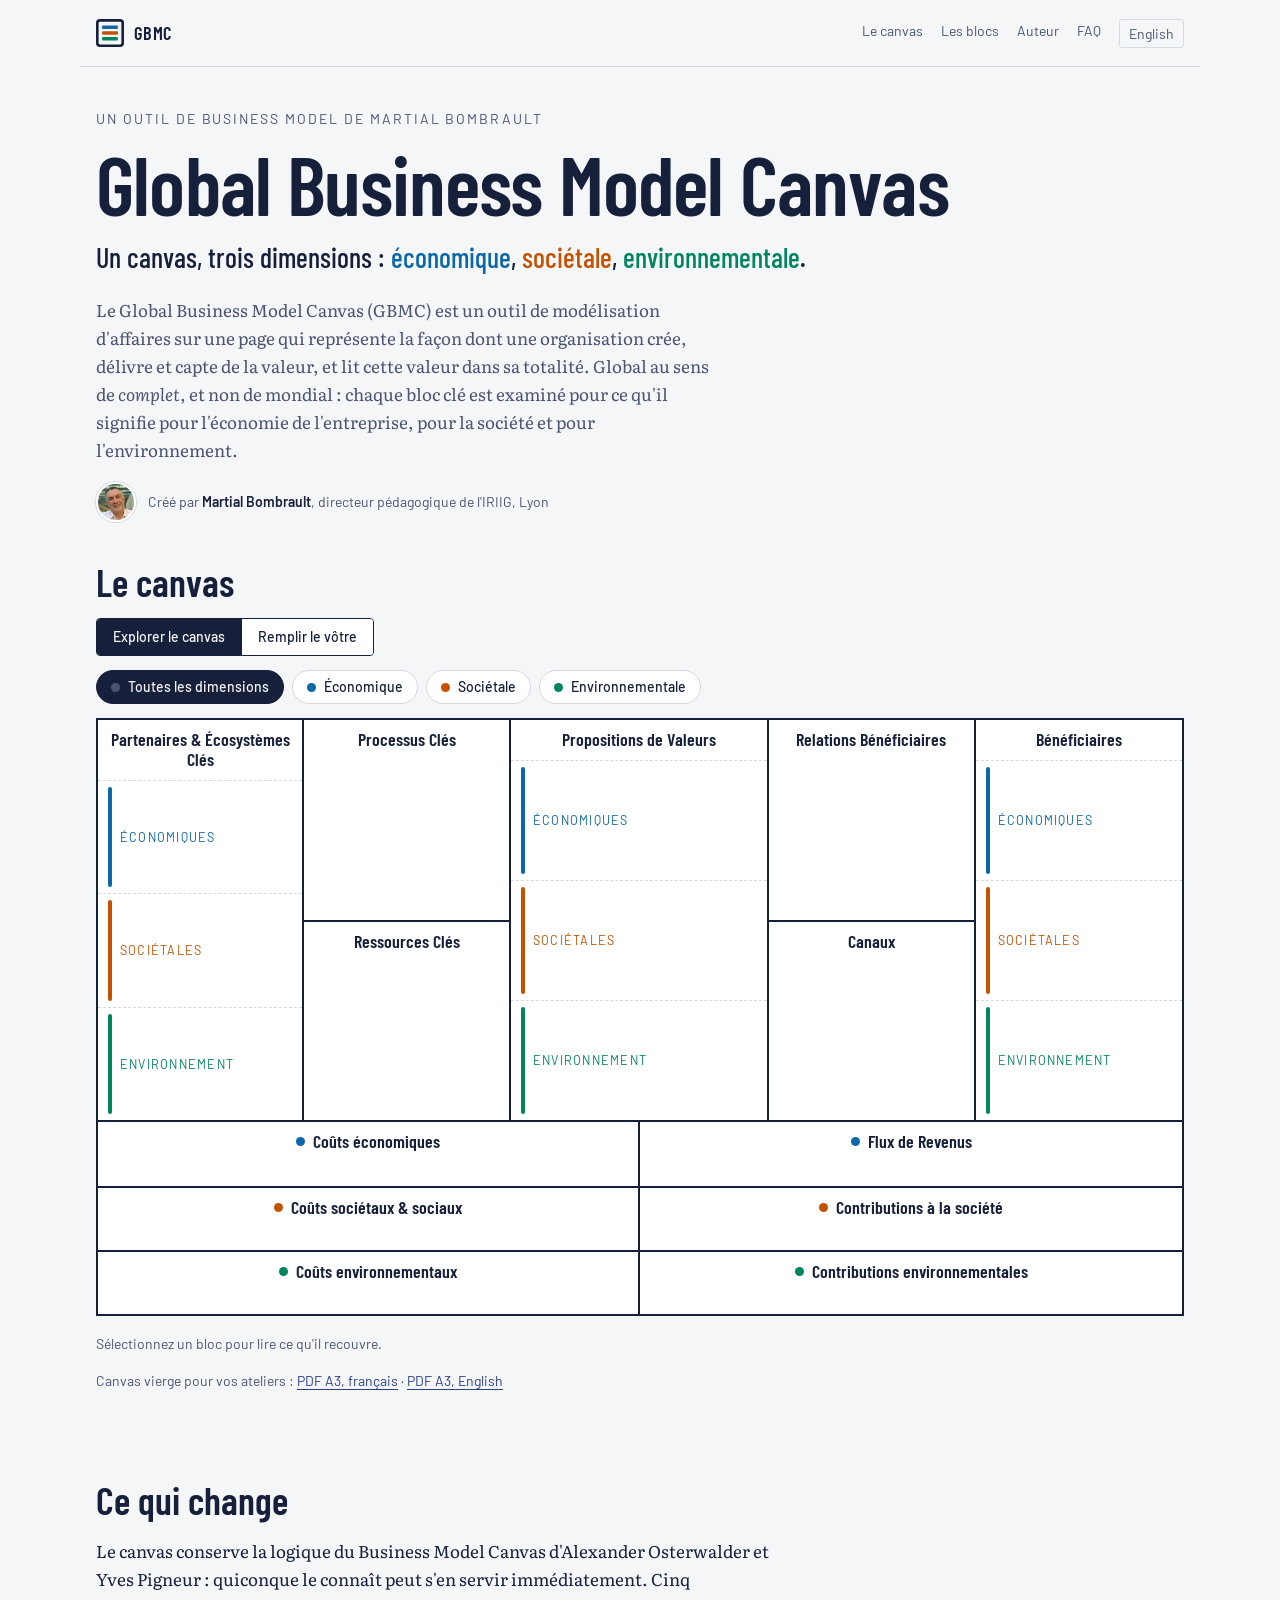
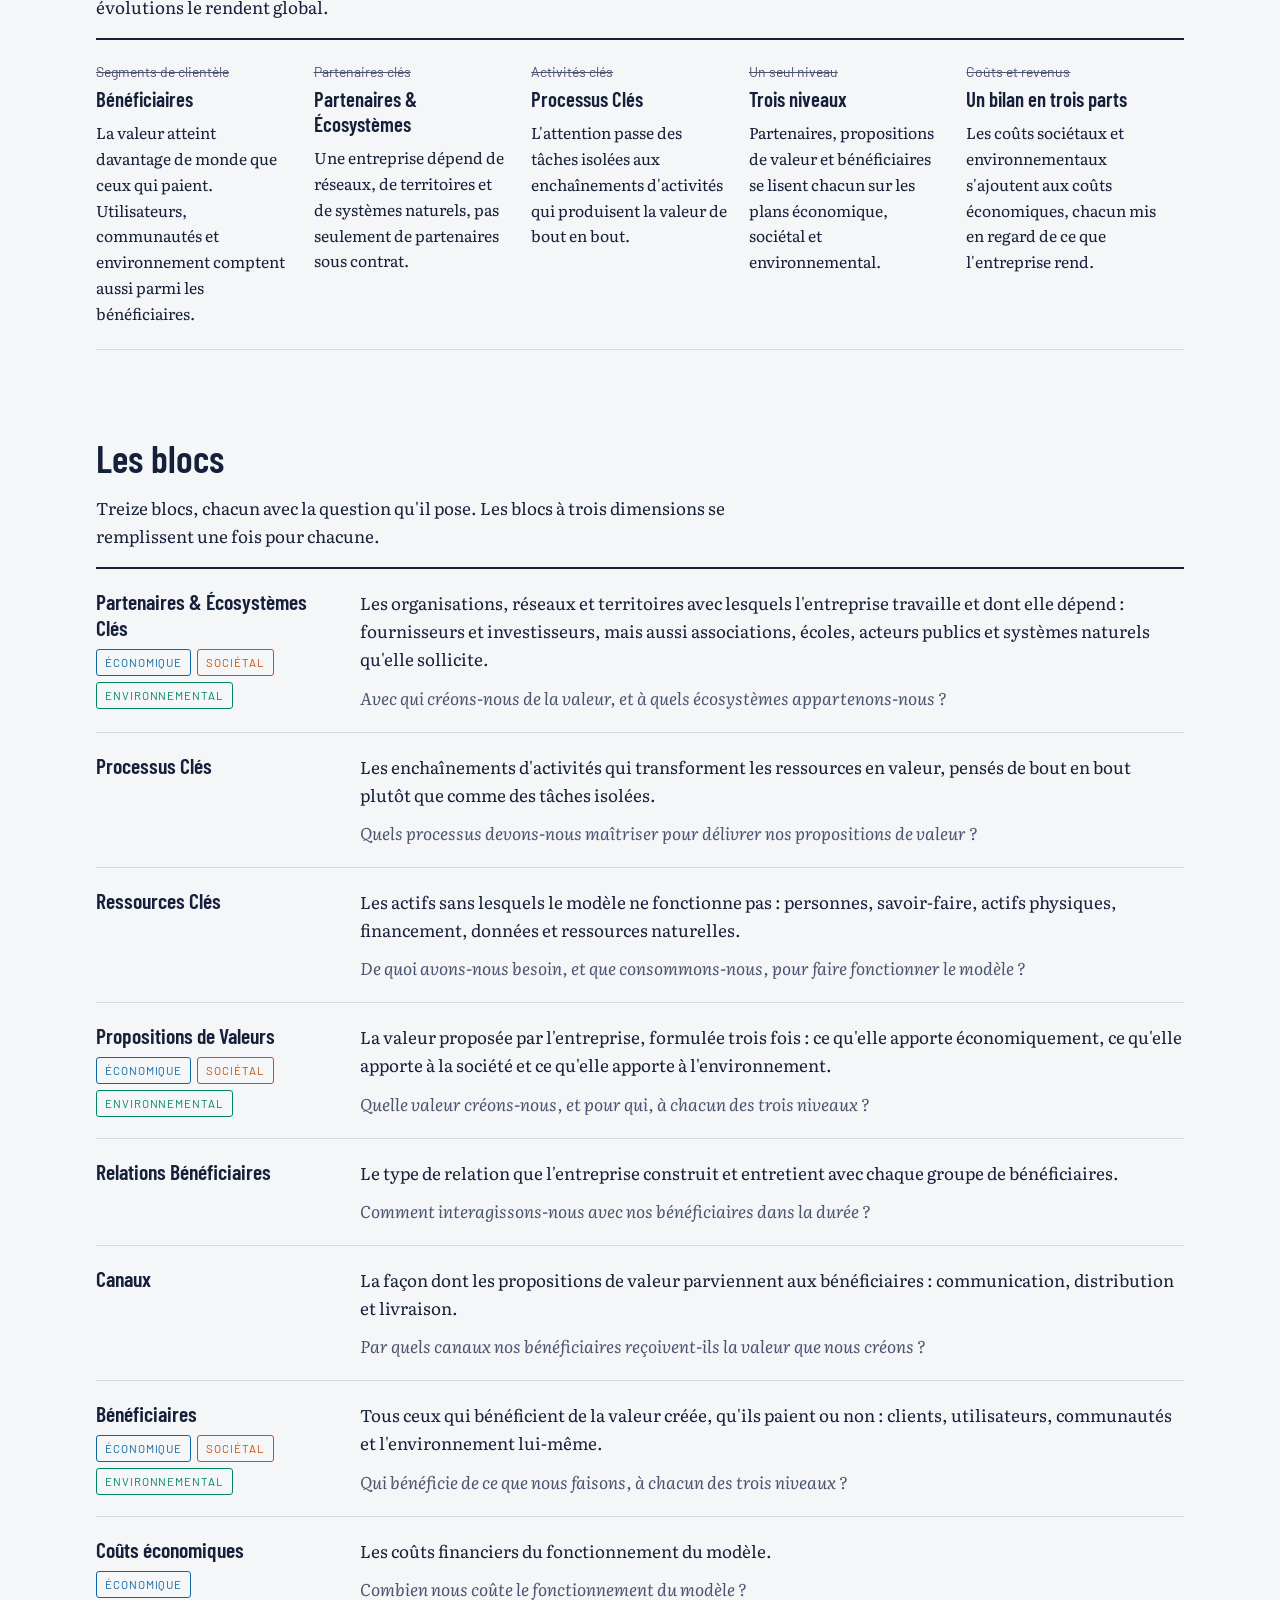
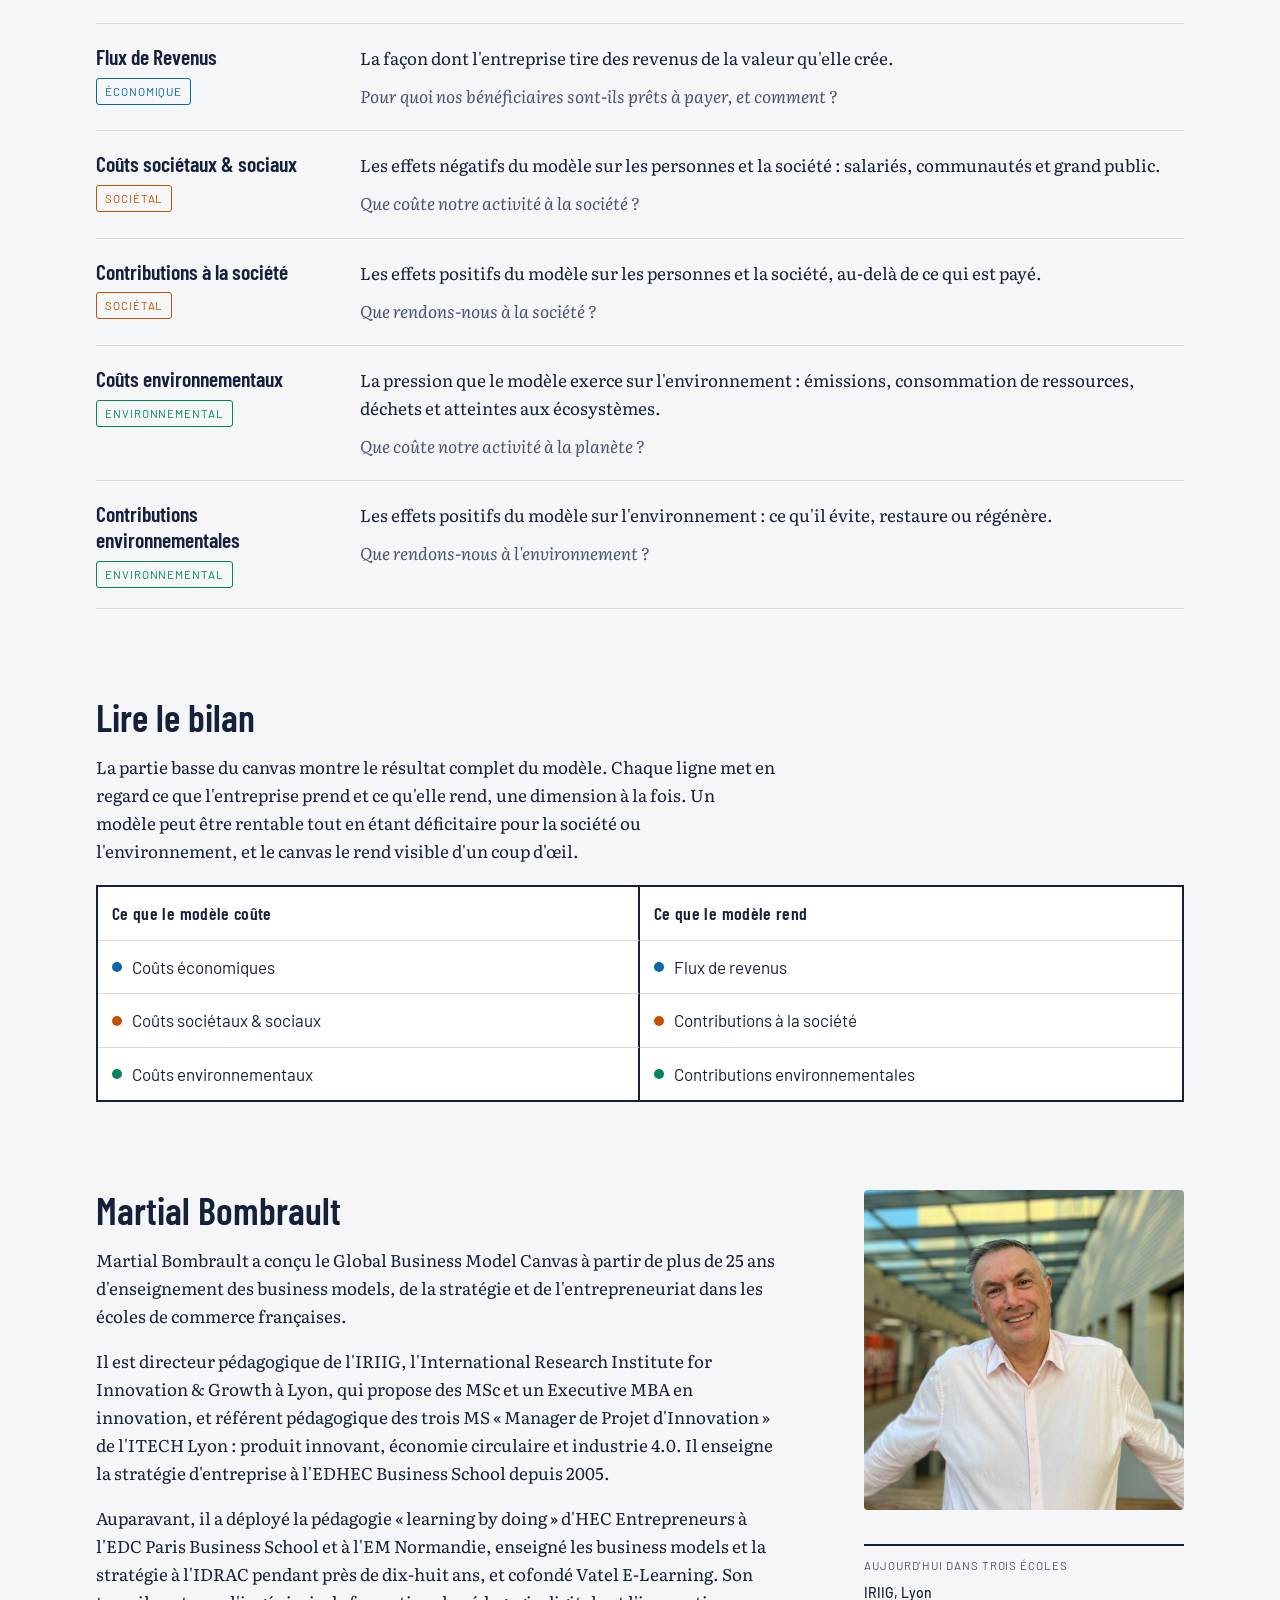
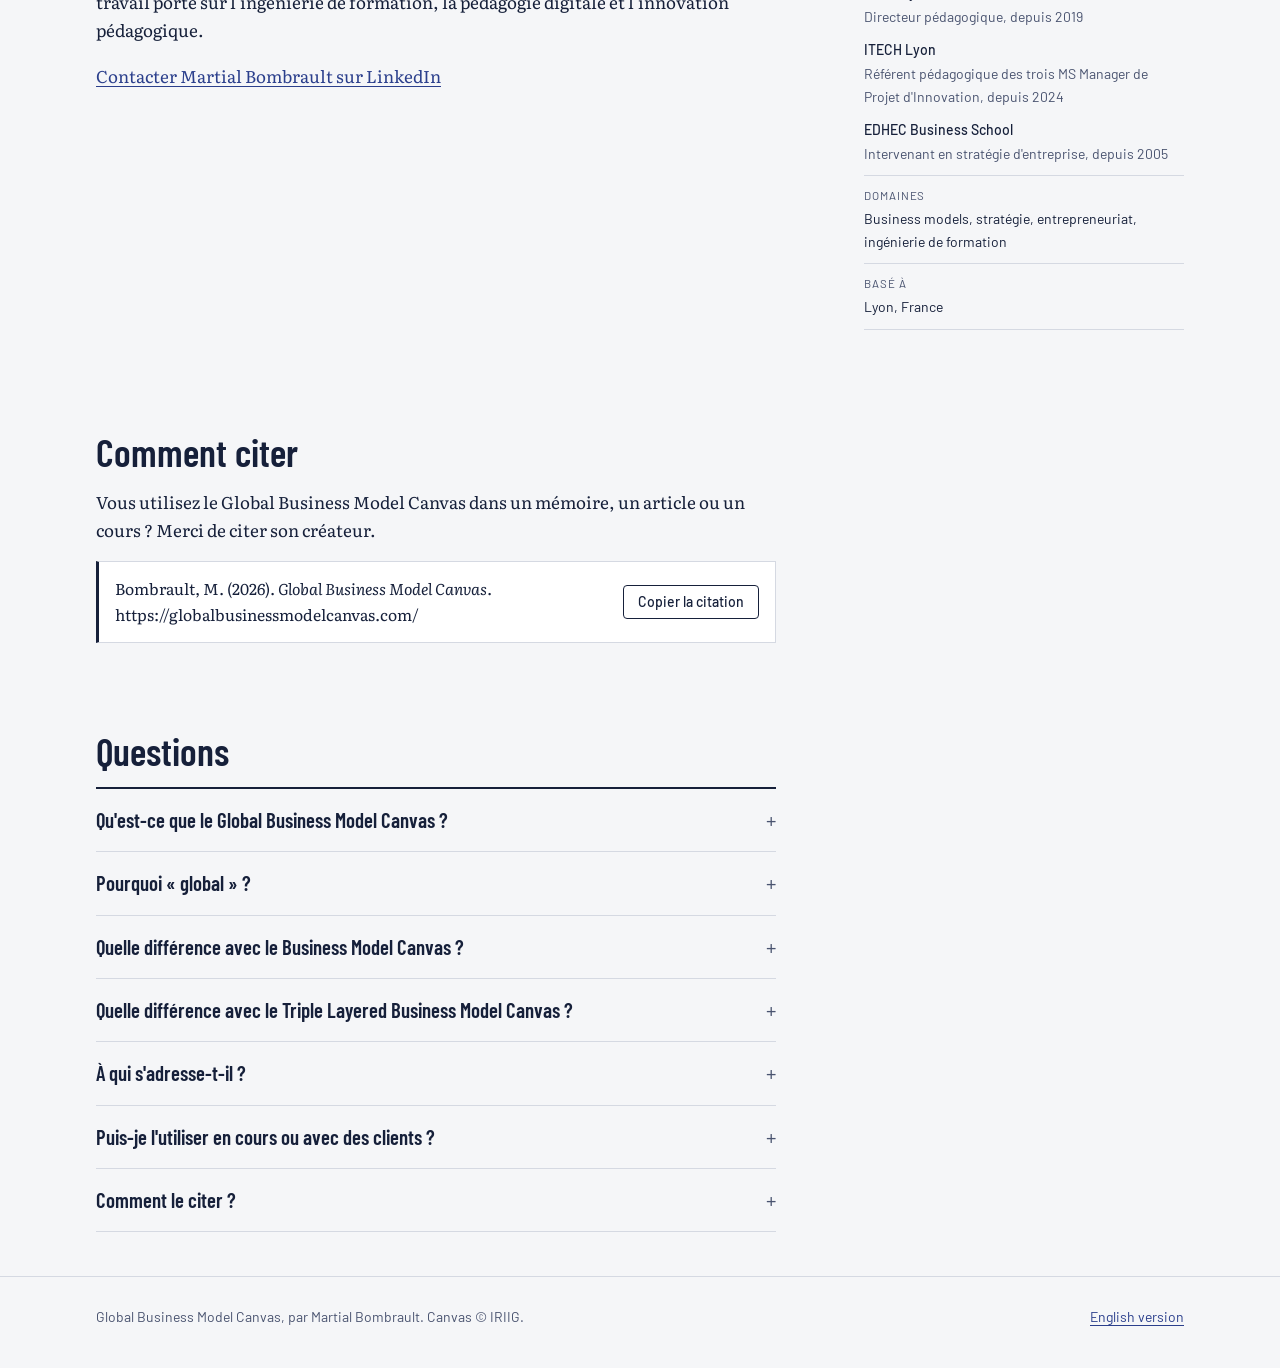
==== fr/index.html @ acea8aac "Keep the canvas grid on phones The full 5-column canvas now scales to the screen with short layer la" ====
<!doctype html>
<html lang="fr">
<head>
<meta charset="utf-8">
<meta name="viewport" content="width=device-width, initial-scale=1, viewport-fit=cover">
<title>Global Business Model Canvas | Martial Bombrault</title>
<meta name="description" content="Le Global Business Model Canvas, créé par Martial Bombrault, représente un modèle d'affaires sur une page selon trois dimensions : économique, sociétale et environnementale.">
<link rel="canonical" href="https://globalbusinessmodelcanvas.com/fr/">
<link rel="alternate" hreflang="en" href="https://globalbusinessmodelcanvas.com/">
<link rel="alternate" hreflang="fr" href="https://globalbusinessmodelcanvas.com/fr/">
<link rel="alternate" hreflang="x-default" href="https://globalbusinessmodelcanvas.com/">
<meta name="author" content="Martial Bombrault">
<meta name="robots" content="index, follow, max-snippet:-1, max-image-preview:large, max-video-preview:-1">
<meta name="keywords" content="global business model canvas, GBMC, business model canvas, sustainable business model, Martial Bombrault">
<meta property="og:type" content="website">
<meta property="og:site_name" content="Global Business Model Canvas">
<meta property="og:title" content="Global Business Model Canvas">
<meta property="og:description" content="Un canvas, trois dimensions : économique, sociétale, environnementale. Un business model canvas de Martial Bombrault.">
<meta property="og:url" content="https://globalbusinessmodelcanvas.com/fr/">
<meta property="og:image" content="https://globalbusinessmodelcanvas.com/og-image.png">
<meta property="og:locale" content="fr_FR">
<meta property="og:locale:alternate" content="en_GB">
<meta name="twitter:card" content="summary_large_image">
<link rel="icon" href="/favicon.svg" type="image/svg+xml">
<link rel="alternate" type="text/plain" href="/llms.txt" title="LLM summary">
<link rel="preconnect" href="https://fonts.googleapis.com">
<link rel="preconnect" href="https://fonts.gstatic.com" crossorigin>
<link rel="stylesheet" href="https://fonts.googleapis.com/css2?family=Barlow+Condensed:wght@500;600&family=Barlow:wght@400;500&family=Literata:ital,opsz,wght@0,7..72,400;0,7..72,600;1,7..72,400&display=swap">
<link rel="stylesheet" href="/assets/style.css">
<script type="application/ld+json">
{
  "@context": "https://schema.org",
  "@graph": [
    {
      "@type": "WebSite",
      "@id": "https://globalbusinessmodelcanvas.com/#website",
      "url": "https://globalbusinessmodelcanvas.com/",
      "name": "Global Business Model Canvas",
      "alternateName": "GBMC",
      "inLanguage": [
        "en",
        "fr"
      ],
      "publisher": {
        "@id": "https://globalbusinessmodelcanvas.com/#martial-bombrault"
      },
      "about": {
        "@id": "https://globalbusinessmodelcanvas.com/#canvas"
      }
    },
    {
      "@type": "WebPage",
      "@id": "https://globalbusinessmodelcanvas.com/fr/#webpage",
      "url": "https://globalbusinessmodelcanvas.com/fr/",
      "name": "Global Business Model Canvas | Martial Bombrault",
      "description": "Le Global Business Model Canvas (GBMC) est un outil de modélisation d'affaires sur une page créé par Martial Bombrault, qui lit un modèle d'affaires selon trois dimensions à la fois, économique, sociétale et environnementale, et met en regard les coûts économiques, sociétaux et environnementaux avec les revenus et les contributions à la société et à l'environnement.",
      "inLanguage": "fr",
      "isPartOf": {
        "@id": "https://globalbusinessmodelcanvas.com/#website"
      },
      "about": {
        "@id": "https://globalbusinessmodelcanvas.com/#canvas"
      },
      "mainEntity": {
        "@id": "https://globalbusinessmodelcanvas.com/#canvas"
      },
      "author": {
        "@id": "https://globalbusinessmodelcanvas.com/#martial-bombrault"
      },
      "primaryImageOfPage": {
        "@type": "ImageObject",
        "url": "https://globalbusinessmodelcanvas.com/og-image.png",
        "width": 1200,
        "height": 630
      },
      "datePublished": "2026-10-23",
      "dateModified": "2026-10-23"
    },
    {
      "@type": "Person",
      "@id": "https://globalbusinessmodelcanvas.com/#martial-bombrault",
      "name": "Martial Bombrault",
      "image": "https://globalbusinessmodelcanvas.com/assets/martial-bombrault.jpg",
      "jobTitle": "Directeur pédagogique",
      "description": "Directeur pédagogique de l'IRIIG à Lyon, référent pédagogique des MS Manager de Projet d'Innovation de l'ITECH Lyon et intervenant en stratégie d'entreprise à l'EDHEC Business School. Créateur du Global Business Model Canvas.",
      "worksFor": [
        {
          "@type": "EducationalOrganization",
          "name": "IRIIG – International Research Institute for Innovation & Growth",
          "url": "https://www.iriig.com"
        },
        {
          "@type": "EducationalOrganization",
          "name": "ITECH Lyon"
        },
        {
          "@type": "EducationalOrganization",
          "name": "EDHEC Business School"
        }
      ],
      "alumniOf": [
        {
          "@type": "CollegeOrUniversity",
          "name": "IAE Caen"
        },
        {
          "@type": "CollegeOrUniversity",
          "name": "ICN Business School (Nancy)"
        }
      ],
      "address": {
        "@type": "PostalAddress",
        "addressLocality": "Lyon",
        "addressCountry": "FR"
      },
      "knowsAbout": [
        "Business models",
        "Business Model Canvas",
        "Global Business Model Canvas",
        "Corporate strategy",
        "Entrepreneurship",
        "Innovation management",
        "Sustainable business models",
        "Training design"
      ],
      "sameAs": [
        "https://www.linkedin.com/in/bombraultmartial/"
      ],
      "mainEntityOfPage": "https://globalbusinessmodelcanvas.com/fr/#auteur"
    },
    {
      "@type": [
        "CreativeWork",
        "DefinedTerm"
      ],
      "@id": "https://globalbusinessmodelcanvas.com/#canvas",
      "name": "Global Business Model Canvas",
      "alternateName": [
        "GBMC",
        "Global BMC"
      ],
      "description": "Le Global Business Model Canvas (GBMC) est un outil de modélisation d'affaires sur une page créé par Martial Bombrault, qui lit un modèle d'affaires selon trois dimensions à la fois, économique, sociétale et environnementale, et met en regard les coûts économiques, sociétaux et environnementaux avec les revenus et les contributions à la société et à l'environnement.",
      "url": "https://globalbusinessmodelcanvas.com/",
      "image": "https://globalbusinessmodelcanvas.com/og-image.png",
      "creator": {
        "@id": "https://globalbusinessmodelcanvas.com/#martial-bombrault"
      },
      "author": {
        "@id": "https://globalbusinessmodelcanvas.com/#martial-bombrault"
      },
      "copyrightHolder": {
        "@type": "EducationalOrganization",
        "name": "IRIIG"
      },
      "inLanguage": [
        "en",
        "fr"
      ],
      "keywords": "global business model canvas, GBMC, business model canvas, sustainable business model, triple bottom line, economic societal environmental, beneficiaries, Martial Bombrault",
      "isBasedOn": {
        "@type": "CreativeWork",
        "name": "Business Model Canvas",
        "creator": [
          {
            "@type": "Person",
            "name": "Alexander Osterwalder"
          },
          {
            "@type": "Person",
            "name": "Yves Pigneur"
          }
        ]
      },
      "associatedMedia": [
        {
          "@type": "MediaObject",
          "name": "Global Business Model Canvas – blank A3 template (English)",
          "contentUrl": "https://globalbusinessmodelcanvas.com/downloads/global-business-model-canvas-en.pdf",
          "encodingFormat": "application/pdf",
          "inLanguage": "en"
        },
        {
          "@type": "MediaObject",
          "name": "Global Business Model Canvas – modèle vierge A3 (français)",
          "contentUrl": "https://globalbusinessmodelcanvas.com/downloads/global-business-model-canvas-fr.pdf",
          "encodingFormat": "application/pdf",
          "inLanguage": "fr"
        }
      ],
      "citation": [
        "Osterwalder, A., & Pigneur, Y. (2010). Business Model Generation. Wiley.",
        "Joyce, A., & Paquin, R. L. (2016). The triple layered business model canvas: A tool to design more sustainable business models. Journal of Cleaner Production, 135, 1474–1486."
      ]
    },
    {
      "@type": "FAQPage",
      "@id": "https://globalbusinessmodelcanvas.com/fr/#faq",
      "inLanguage": "fr",
      "isPartOf": {
        "@id": "https://globalbusinessmodelcanvas.com/fr/#webpage"
      },
      "mainEntity": [
        {
          "@type": "Question",
          "name": "Qu'est-ce que le Global Business Model Canvas ?",
          "acceptedAnswer": {
            "@type": "Answer",
            "text": "Le Global Business Model Canvas (GBMC) est un outil de modélisation d'affaires sur une page créé par Martial Bombrault, qui lit un modèle d'affaires selon trois dimensions à la fois, économique, sociétale et environnementale, et met en regard les coûts économiques, sociétaux et environnementaux avec les revenus et les contributions à la société et à l'environnement."
          }
        },
        {
          "@type": "Question",
          "name": "Qui a créé le Global Business Model Canvas ?",
          "acceptedAnswer": {
            "@type": "Answer",
            "text": "Martial Bombrault, directeur pédagogique de l'IRIIG à Lyon, qui enseigne les business models, la stratégie et l'entrepreneuriat depuis plus de 25 ans, notamment à l'EDHEC Business School depuis 2005."
          }
        },
        {
          "@type": "Question",
          "name": "Pourquoi « global » ?",
          "acceptedAnswer": {
            "@type": "Answer",
            "text": "Global signifie ici complet, et non mondial. Le canvas considère toute la valeur qu'une entreprise crée et consomme : économique, sociétale et environnementale. Ce n'est pas un outil d'expansion internationale."
          }
        },
        {
          "@type": "Question",
          "name": "Quelle différence avec le Business Model Canvas ?",
          "acceptedAnswer": {
            "@type": "Answer",
            "text": "Il reprend la logique du canvas d'Osterwalder et Pigneur, mais lit les partenaires, les propositions de valeur et les bénéficiaires sur trois niveaux, remplace les clients par les bénéficiaires et met en regard trois types de coûts avec les revenus et les contributions à la société et à l'environnement."
          }
        },
        {
          "@type": "Question",
          "name": "Quelle différence avec le Triple Layered Business Model Canvas ?",
          "acceptedAnswer": {
            "@type": "Answer",
            "text": "Le Triple Layered Business Model Canvas de Joyce et Paquin (2016) utilise trois canvas séparés. Le Global Business Model Canvas réunit les trois dimensions sur une seule feuille, pour voir les arbitrages côte à côte."
          }
        },
        {
          "@type": "Question",
          "name": "Comment citer le Global Business Model Canvas ?",
          "acceptedAnswer": {
            "@type": "Answer",
            "text": "Citez-le ainsi : Bombrault, M. (2026). Global Business Model Canvas. https://globalbusinessmodelcanvas.com/"
          }
        }
      ]
    }
  ]
}
</script>
</head>
<body>

<header class="wrap top">
  <a class="mark" href="/fr/" aria-label="Global Business Model Canvas, accueil">
    <svg viewBox="0 0 32 32" aria-hidden="true"><rect x="1.5" y="1.5" width="29" height="29" rx="3" fill="none" stroke="currentColor" stroke-width="3"/><rect x="7" y="7.5" width="18" height="4" rx="1" fill="var(--eco)"/><rect x="7" y="14" width="18" height="4" rx="1" fill="var(--soc)"/><rect x="7" y="20.5" width="18" height="4" rx="1" fill="var(--env)"/></svg>
    GBMC
  </a>
  <nav aria-label="Sections">
    <a href="#canvas">Le canvas</a>
    <a href="#blocs">Les blocs</a>
    <a href="#auteur">Auteur</a>
    <a href="#faq">FAQ</a>
    <a class="lang" href="/" hreflang="en" lang="en">English</a>
  </nav>
</header>

<main>
  <div class="wrap hero">
    <p class="eyebrow">Un outil de business model de Martial Bombrault</p>
    <h1>Global Business Model Canvas</h1>
    <p class="tagline">Un canvas, trois dimensions : <span class="e">économique</span>, <span class="s">sociétale</span>, <span class="v">environnementale</span>.</p>
    <p class="lede">Le Global Business Model Canvas (GBMC) est un outil de modélisation d'affaires sur une page qui représente la façon dont une organisation crée, délivre et capte de la valeur, et lit cette valeur dans sa totalité. Global au sens de <em>complet</em>, et non de mondial : chaque bloc clé est examiné pour ce qu'il signifie pour l'économie de l'entreprise, pour la société et pour l'environnement.</p>
    <p class="byline"><img class="avatar" src="/assets/martial-bombrault-avatar.jpg" alt="" width="40" height="40"><span>Créé par <strong>Martial Bombrault</strong>, directeur pédagogique de l'IRIIG, Lyon</span></p>
  </div>

  <section id="canvas" class="canvas-section" aria-labelledby="canvas-title">
    <div class="wrap">
      <h2 id="canvas-title" class="prose">Le canvas</h2>
      <div class="modes" role="group" aria-label="Mode du canvas">
        <button type="button" data-target="explore" aria-pressed="true">Explorer le canvas</button>
        <button type="button" data-target="fill" aria-pressed="false">Remplir le vôtre</button>
      </div>
      <div class="filters" data-mode="explore" role="group" aria-label="Mettre une dimension en évidence">
        <button type="button" data-dim="all" aria-pressed="true"><span class="dot"></span>Toutes les dimensions</button>
        <button type="button" data-dim="eco" aria-pressed="false"><span class="dot"></span>Économique</button>
        <button type="button" data-dim="soc" aria-pressed="false"><span class="dot"></span>Sociétale</button>
        <button type="button" data-dim="env" aria-pressed="false"><span class="dot"></span>Environnementale</button>
      </div>
      <div class="canvas-scroll" data-mode="explore">
        <div class="canvas" role="img" aria-label="Le Global Business Model Canvas : cinq colonnes (Partenaires et Écosystèmes Clés ; Processus Clés et Ressources Clés ; Propositions de Valeurs ; Relations Bénéficiaires et Canaux ; Bénéficiaires) au-dessus de trois lignes qui mettent en regard coûts économiques et flux de revenus, coûts sociétaux et sociaux et contributions à la société, coûts environnementaux et contributions environnementales.">
          <div class="col">
            <a class="blk" href="#partenaires"><span class="blk-name">Partenaires &amp; Écosystèmes Clés</span>
              <span class="layers"><span class="layer eco">Économiques</span><span class="layer soc">Sociétales</span><span class="layer env">Environnement</span></span></a>
          </div>
          <div class="col split">
            <a class="blk" href="#processus"><span class="blk-name">Processus Clés</span></a>
            <a class="blk" href="#ressources"><span class="blk-name">Ressources Clés</span></a>
          </div>
          <div class="col">
            <a class="blk" href="#valeur"><span class="blk-name">Propositions de Valeurs</span>
              <span class="layers"><span class="layer eco">Économiques</span><span class="layer soc">Sociétales</span><span class="layer env">Environnement</span></span></a>
          </div>
          <div class="col split">
            <a class="blk" href="#relations"><span class="blk-name">Relations Bénéficiaires</span></a>
            <a class="blk" href="#canaux"><span class="blk-name">Canaux</span></a>
          </div>
          <div class="col">
            <a class="blk" href="#beneficiaires"><span class="blk-name">Bénéficiaires</span>
              <span class="layers"><span class="layer eco">Économiques</span><span class="layer soc">Sociétales</span><span class="layer env">Environnement</span></span></a>
          </div>
          <div class="bottom">
            <a class="blk eco" href="#couts-eco"><span class="blk-name">Coûts économiques</span></a>
            <a class="blk eco" href="#revenus"><span class="blk-name">Flux de Revenus</span></a>
            <a class="blk soc" href="#couts-soc"><span class="blk-name">Coûts sociétaux &amp; sociaux</span></a>
            <a class="blk soc" href="#contrib-soc"><span class="blk-name">Contributions à la société</span></a>
            <a class="blk env" href="#couts-env"><span class="blk-name">Coûts environnementaux</span></a>
            <a class="blk env" href="#contrib-env"><span class="blk-name">Contributions environnementales</span></a>
          </div>
        </div>
      </div>
      <p class="canvas-note" data-mode="explore">Sélectionnez un bloc pour lire ce qu'il recouvre. <span class="scroll-hint">Faites glisser pour voir tout le canvas.</span></p>
      <div id="fill" data-mode="fill" hidden data-sheet-done="Terminé" data-sheet-next="Bloc suivant" data-saved="Enregistré dans ce navigateur" data-cleared="Canvas effacé" data-confirm="Cliquez à nouveau pour tout effacer">
        <div class="fill-bar">
          <label class="fill-name"><span>Entreprise ou projet</span>
            <input id="fill-name" type="text" placeholder="Nommez votre modèle d'affaires" autocomplete="off"></label>
          <div class="fill-actions">
            <button type="button" id="fill-print" class="primary">Enregistrer en PDF ou imprimer</button>
            <button type="button" id="fill-clear">Effacer le canvas</button>
          </div>
        </div>
        <div class="print-head"><span class="print-title">Global Business Model Canvas</span><span class="print-project">Entreprise ou projet : <span class="print-name"></span></span></div>
        <div id="fill-canvas" class="canvas-scroll"></div>
        <div class="print-foot">globalbusinessmodelcanvas.com · Global Business Model Canvas de Martial Bombrault · © IRIIG</div>
        <p class="canvas-note">Vos notes restent dans ce navigateur et ne sont envoyées nulle part. <span id="fill-status" role="status"></span></p>
      </div>
      <p class="downloads">Canvas vierge pour vos ateliers : <a href="/downloads/global-business-model-canvas-fr.pdf" download>PDF A3, français</a> · <a href="/downloads/global-business-model-canvas-en.pdf" download hreflang="en">PDF A3, English</a></p>
    </div>
  </section>

  <section aria-labelledby="shifts-title">
    <div class="wrap">
      <div class="prose">
        <h2 id="shifts-title">Ce qui change</h2>
        <p>Le canvas conserve la logique du Business Model Canvas d'Alexander Osterwalder et Yves Pigneur : quiconque le connaît peut s'en servir immédiatement. Cinq évolutions le rendent global.</p>
      </div>
      <div class="shifts">
        <div class="shift">
          <p class="from">Segments de clientèle</p>
          <h3>Bénéficiaires</h3>
          <p>La valeur atteint davantage de monde que ceux qui paient. Utilisateurs, communautés et environnement comptent aussi parmi les bénéficiaires.</p>
        </div>
        <div class="shift">
          <p class="from">Partenaires clés</p>
          <h3>Partenaires &amp; Écosystèmes</h3>
          <p>Une entreprise dépend de réseaux, de territoires et de systèmes naturels, pas seulement de partenaires sous contrat.</p>
        </div>
        <div class="shift">
          <p class="from">Activités clés</p>
          <h3>Processus Clés</h3>
          <p>L'attention passe des tâches isolées aux enchaînements d'activités qui produisent la valeur de bout en bout.</p>
        </div>
        <div class="shift">
          <p class="from">Un seul niveau</p>
          <h3>Trois niveaux</h3>
          <p>Partenaires, propositions de valeur et bénéficiaires se lisent chacun sur les plans économique, sociétal et environnemental.</p>
        </div>
        <div class="shift">
          <p class="from">Coûts et revenus</p>
          <h3>Un bilan en trois parts</h3>
          <p>Les coûts sociétaux et environnementaux s'ajoutent aux coûts économiques, chacun mis en regard de ce que l'entreprise rend.</p>
        </div>
      </div>
    </div>
  </section>

  <section id="blocs" aria-labelledby="blocks-title">
    <div class="wrap">
      <div class="prose">
        <h2 id="blocks-title">Les blocs</h2>
        <p>Treize blocs, chacun avec la question qu'il pose. Les blocs à trois dimensions se remplissent une fois pour chacune.</p>
      </div>
      <div class="blocks">
        <div class="block-row" id="partenaires">
          <div><h3>Partenaires &amp; Écosystèmes Clés</h3>
            <div class="chips"><span class="chip eco">Économique</span><span class="chip soc">Sociétal</span><span class="chip env">Environnemental</span></div></div>
          <div><p>Les organisations, réseaux et territoires avec lesquels l'entreprise travaille et dont elle dépend : fournisseurs et investisseurs, mais aussi associations, écoles, acteurs publics et systèmes naturels qu'elle sollicite.</p>
            <p class="q">Avec qui créons-nous de la valeur, et à quels écosystèmes appartenons-nous ?</p></div>
        </div>
        <div class="block-row" id="processus">
          <div><h3>Processus Clés</h3></div>
          <div><p>Les enchaînements d'activités qui transforment les ressources en valeur, pensés de bout en bout plutôt que comme des tâches isolées.</p>
            <p class="q">Quels processus devons-nous maîtriser pour délivrer nos propositions de valeur ?</p></div>
        </div>
        <div class="block-row" id="ressources">
          <div><h3>Ressources Clés</h3></div>
          <div><p>Les actifs sans lesquels le modèle ne fonctionne pas : personnes, savoir-faire, actifs physiques, financement, données et ressources naturelles.</p>
            <p class="q">De quoi avons-nous besoin, et que consommons-nous, pour faire fonctionner le modèle ?</p></div>
        </div>
        <div class="block-row" id="valeur">
          <div><h3>Propositions de Valeurs</h3>
            <div class="chips"><span class="chip eco">Économique</span><span class="chip soc">Sociétal</span><span class="chip env">Environnemental</span></div></div>
          <div><p>La valeur proposée par l'entreprise, formulée trois fois : ce qu'elle apporte économiquement, ce qu'elle apporte à la société et ce qu'elle apporte à l'environnement.</p>
            <p class="q">Quelle valeur créons-nous, et pour qui, à chacun des trois niveaux ?</p></div>
        </div>
        <div class="block-row" id="relations">
          <div><h3>Relations Bénéficiaires</h3></div>
          <div><p>Le type de relation que l'entreprise construit et entretient avec chaque groupe de bénéficiaires.</p>
            <p class="q">Comment interagissons-nous avec nos bénéficiaires dans la durée ?</p></div>
        </div>
        <div class="block-row" id="canaux">
          <div><h3>Canaux</h3></div>
          <div><p>La façon dont les propositions de valeur parviennent aux bénéficiaires : communication, distribution et livraison.</p>
            <p class="q">Par quels canaux nos bénéficiaires reçoivent-ils la valeur que nous créons ?</p></div>
        </div>
        <div class="block-row" id="beneficiaires">
          <div><h3>Bénéficiaires</h3>
            <div class="chips"><span class="chip eco">Économique</span><span class="chip soc">Sociétal</span><span class="chip env">Environnemental</span></div></div>
          <div><p>Tous ceux qui bénéficient de la valeur créée, qu'ils paient ou non : clients, utilisateurs, communautés et l'environnement lui-même.</p>
            <p class="q">Qui bénéficie de ce que nous faisons, à chacun des trois niveaux ?</p></div>
        </div>
        <div class="block-row" id="couts-eco">
          <div><h3>Coûts économiques</h3>
            <div class="chips"><span class="chip eco">Économique</span></div></div>
          <div><p>Les coûts financiers du fonctionnement du modèle.</p>
            <p class="q">Combien nous coûte le fonctionnement du modèle ?</p></div>
        </div>
        <div class="block-row" id="revenus">
          <div><h3>Flux de Revenus</h3>
            <div class="chips"><span class="chip eco">Économique</span></div></div>
          <div><p>La façon dont l'entreprise tire des revenus de la valeur qu'elle crée.</p>
            <p class="q">Pour quoi nos bénéficiaires sont-ils prêts à payer, et comment ?</p></div>
        </div>
        <div class="block-row" id="couts-soc">
          <div><h3>Coûts sociétaux &amp; sociaux</h3>
            <div class="chips"><span class="chip soc">Sociétal</span></div></div>
          <div><p>Les effets négatifs du modèle sur les personnes et la société : salariés, communautés et grand public.</p>
            <p class="q">Que coûte notre activité à la société ?</p></div>
        </div>
        <div class="block-row" id="contrib-soc">
          <div><h3>Contributions à la société</h3>
            <div class="chips"><span class="chip soc">Sociétal</span></div></div>
          <div><p>Les effets positifs du modèle sur les personnes et la société, au-delà de ce qui est payé.</p>
            <p class="q">Que rendons-nous à la société ?</p></div>
        </div>
        <div class="block-row" id="couts-env">
          <div><h3>Coûts environnementaux</h3>
            <div class="chips"><span class="chip env">Environnemental</span></div></div>
          <div><p>La pression que le modèle exerce sur l'environnement : émissions, consommation de ressources, déchets et atteintes aux écosystèmes.</p>
            <p class="q">Que coûte notre activité à la planète ?</p></div>
        </div>
        <div class="block-row" id="contrib-env">
          <div><h3>Contributions environnementales</h3>
            <div class="chips"><span class="chip env">Environnemental</span></div></div>
          <div><p>Les effets positifs du modèle sur l'environnement : ce qu'il évite, restaure ou régénère.</p>
            <p class="q">Que rendons-nous à l'environnement ?</p></div>
        </div>
      </div>
    </div>
  </section>

  <section aria-labelledby="balance-title">
    <div class="wrap">
      <div class="prose">
        <h2 id="balance-title">Lire le bilan</h2>
        <p>La partie basse du canvas montre le résultat complet du modèle. Chaque ligne met en regard ce que l'entreprise prend et ce qu'elle rend, une dimension à la fois. Un modèle peut être rentable tout en étant déficitaire pour la société ou l'environnement, et le canvas le rend visible d'un coup d'œil.</p>
      </div>
      <div class="balance" role="table" aria-label="Les trois bilans du canvas">
        <div class="head" role="columnheader">Ce que le modèle coûte</div>
        <div class="head" role="columnheader">Ce que le modèle rend</div>
        <div role="cell"><span class="sw" style="background:var(--eco)"></span>Coûts économiques</div>
        <div role="cell"><span class="sw" style="background:var(--eco)"></span>Flux de revenus</div>
        <div role="cell"><span class="sw" style="background:var(--soc)"></span>Coûts sociétaux &amp; sociaux</div>
        <div role="cell"><span class="sw" style="background:var(--soc)"></span>Contributions à la société</div>
        <div role="cell"><span class="sw" style="background:var(--env)"></span>Coûts environnementaux</div>
        <div role="cell"><span class="sw" style="background:var(--env)"></span>Contributions environnementales</div>
      </div>
    </div>
  </section>

  <section id="auteur" aria-labelledby="author-title">
    <div class="wrap author">
      <div class="prose">
        <h2 id="author-title">Martial Bombrault</h2>
        <p>Martial Bombrault a conçu le Global Business Model Canvas à partir de plus de 25 ans d'enseignement des business models, de la stratégie et de l'entrepreneuriat dans les écoles de commerce françaises.</p>
        <p>Il est directeur pédagogique de l'IRIIG, l'International Research Institute for Innovation &amp; Growth à Lyon, qui propose des MSc et un Executive MBA en innovation, et référent pédagogique des trois MS « Manager de Projet d'Innovation » de l'ITECH Lyon : produit innovant, économie circulaire et industrie 4.0. Il enseigne la stratégie d'entreprise à l'EDHEC Business School depuis 2005.</p>
        <p>Auparavant, il a déployé la pédagogie « learning by doing » d'HEC Entrepreneurs à l'EDC Paris Business School et à l'EM Normandie, enseigné les business models et la stratégie à l'IDRAC pendant près de dix-huit ans, et cofondé Vatel E-Learning. Son travail porte sur l'ingénierie de formation, la pédagogie digitale et l'innovation pédagogique.</p>
        <p><a href="https://www.linkedin.com/in/bombraultmartial/" rel="me noopener" target="_blank">Contacter Martial Bombrault sur LinkedIn</a></p>
      </div>
      <div class="author-side">
        <img class="portrait" src="/assets/martial-bombrault.jpg" alt="Portrait de Martial Bombrault" width="640" height="640" loading="lazy">
        <dl class="facts">
        <div><dt>Aujourd'hui dans trois écoles</dt>
          <dd><ul class="schools">
            <li><strong>IRIIG, Lyon</strong><span>Directeur pédagogique, depuis 2019</span></li>
            <li><strong>ITECH Lyon</strong><span>Référent pédagogique des trois MS Manager de Projet d'Innovation, depuis 2024</span></li>
            <li><strong>EDHEC Business School</strong><span>Intervenant en stratégie d'entreprise, depuis 2005</span></li>
          </ul></dd></div>
        <div><dt>Domaines</dt><dd>Business models, stratégie, entrepreneuriat, ingénierie de formation</dd></div>
        <div><dt>Basé à</dt><dd>Lyon, France</dd></div>
      </dl>
      </div>
    </div>
  </section>

  <section id="citer" aria-labelledby="cite-title">
    <div class="wrap prose">
      <h2 id="cite-title">Comment citer</h2>
      <p>Vous utilisez le Global Business Model Canvas dans un mémoire, un article ou un cours ? Merci de citer son créateur.</p>
      <div class="cite-box"><p id="cite-text">Bombrault, M. (2026). <em>Global Business Model Canvas</em>. https://globalbusinessmodelcanvas.com/</p>
        <button type="button" class="copy" data-copy="cite-text" data-done="Copié">Copier la citation</button></div>
    </div>
  </section>

  <section id="faq" aria-labelledby="faq-title">
    <div class="wrap prose">
      <h2 id="faq-title">Questions</h2>
      <details>
        <summary>Qu'est-ce que le Global Business Model Canvas ?</summary>
        <p>Un outil sur une page créé par Martial Bombrault pour concevoir et analyser un modèle d'affaires selon trois dimensions à la fois : économique, sociétale et environnementale.</p>
      </details>
      <details>
        <summary>Pourquoi « global » ?</summary>
        <p>Global signifie ici complet, et non mondial. Le canvas considère toute la valeur qu'une entreprise crée et consomme. Ce n'est pas un outil d'expansion internationale.</p>
      </details>
      <details>
        <summary>Quelle différence avec le Business Model Canvas ?</summary>
        <p>Il reprend la logique du canvas d'Osterwalder et Pigneur, mais lit les partenaires, les propositions de valeur et les bénéficiaires sur trois niveaux, remplace les clients par les bénéficiaires et met en regard trois types de coûts avec les revenus et les contributions à la société et à l'environnement.</p>
      </details>
      <details>
        <summary>Quelle différence avec le Triple Layered Business Model Canvas ?</summary>
        <p>Le Triple Layered Business Model Canvas de Joyce et Paquin (2016) utilise trois canvas séparés, un par dimension. Le Global Business Model Canvas les réunit sur une seule feuille, pour voir les arbitrages côte à côte.</p>
      </details>
      <details>
        <summary>À qui s'adresse-t-il ?</summary>
        <p>Aux étudiants, entrepreneurs, managers et consultants qui veulent concevoir ou revoir un modèle d'affaires en intégrant dès le départ ses effets sociétaux et environnementaux.</p>
      </details>
      <details>
        <summary>Puis-je l'utiliser en cours ou avec des clients ?</summary>
        <p>Le canvas est © IRIIG. Pour l'utiliser en enseignement, en formation ou en conseil, contactez Martial Bombrault sur LinkedIn.</p>
      </details>
      <details>
        <summary>Comment le citer ?</summary>
        <p>Bombrault, M. (2026). <em>Global Business Model Canvas</em>. https://globalbusinessmodelcanvas.com/</p>
      </details>
    </div>
  </section>
</main>

<footer>
  <div class="wrap">
    <span>Global Business Model Canvas, par Martial Bombrault. Canvas © IRIIG.</span>
    <span><a href="/" hreflang="en" lang="en">English version</a></span>
  </div>
</footer>

<script src="/assets/canvas.js" defer></script>
</body>
</html>
---- assets/style.css ----
/* Layout: a single reading column (~68ch) that opens up to full width for the canvas,
   which is the page's one bold moment. Three dimension hues carry meaning everywhere. */
:root {
  --paper: #f5f6f8;
  --surface: #ffffff;
  --ink: #16203a;
  --ink-soft: #4a5470;
  --rule: #d5d9e2;
  --rule-strong: #16203a;
  --accent: #2b3f8c;
  --eco: #0b67a8;        /* economic */
  --soc: #c45200;        /* societal */
  --env: #00855f;        /* environmental */
  --eco-wash: #e4effa;
  --soc-wash: #fcebdf;
  --env-wash: #dff3ec;

  --display: "Barlow Condensed", "Arial Narrow", "Roboto Condensed", sans-serif;
  --body: "Literata", Georgia, "Times New Roman", serif;
  --ui: "Barlow", "Helvetica Neue", Arial, sans-serif;

  --step--1: 0.875rem;
  --step-0: 1.0625rem;
  --step-1: 1.3rem;
  --step-2: 1.75rem;
  --step-3: 2.4rem;
  --step-4: clamp(2.8rem, 7vw, 5.2rem);
}
@media (prefers-color-scheme: dark) {
  :root:not([data-theme="light"]) {
    --paper: #10141f; --surface: #171d2c; --ink: #e8ebf2; --ink-soft: #a6aec2;
    --rule: #2c3447; --rule-strong: #c9cfdd; --accent: #8fa3f0;
    --eco: #5eb0ec; --soc: #f2894a; --env: #33c49a;
    --eco-wash: #12263a; --soc-wash: #2e1d12; --env-wash: #0f2a22;
    color-scheme: dark;
  }
}
:root[data-theme="dark"] {
  --paper: #10141f; --surface: #171d2c; --ink: #e8ebf2; --ink-soft: #a6aec2;
  --rule: #2c3447; --rule-strong: #c9cfdd; --accent: #8fa3f0;
  --eco: #5eb0ec; --soc: #f2894a; --env: #33c49a;
  --eco-wash: #12263a; --soc-wash: #2e1d12; --env-wash: #0f2a22;
  color-scheme: dark;
}

* { box-sizing: border-box; }
[hidden] { display: none !important; }
html { -webkit-text-size-adjust: 100%; scroll-behavior: smooth; }
@media (prefers-reduced-motion: reduce) { html { scroll-behavior: auto; } * { transition: none !important; } }
body {
  margin: 0; background: var(--paper); color: var(--ink);
  font-family: var(--body); font-size: var(--step-0); line-height: 1.65;
}
a { color: var(--accent); text-underline-offset: 3px; }
a:focus-visible, button:focus-visible { outline: 2px solid var(--accent); outline-offset: 3px; border-radius: 2px; }

.wrap {
  max-width: 1120px; margin: 0 auto;
  padding-left: max(16px, env(safe-area-inset-left, 0px));
  padding-right: max(16px, env(safe-area-inset-right, 0px));
}
.prose { max-width: 68ch; }

/* Header */
.top {
  display: flex; justify-content: space-between; align-items: center; gap: 16px;
  padding-block: 18px; font-family: var(--ui); font-size: var(--step--1);
}
.mark { display: flex; align-items: center; gap: 10px; font-family: var(--display); font-weight: 600;
  font-size: 1.15rem; letter-spacing: 0.02em; color: var(--ink); text-decoration: none; }
.mark svg { width: 28px; height: 28px; flex: none; }
.top nav { display: flex; gap: 18px; flex-wrap: wrap; }
.top nav a { color: var(--ink-soft); text-decoration: none; }
.top nav a:hover { color: var(--ink); }
.lang { border: 1px solid var(--rule); padding: 2px 9px; border-radius: 3px; }

/* Hero */
.hero { padding-block: 40px 28px; border-top: 1px solid var(--rule); }
.eyebrow { font-family: var(--ui); font-size: var(--step--1); letter-spacing: 0.14em; text-transform: uppercase;
  color: var(--ink-soft); margin: 0 0 14px; }
h1 { font-family: var(--display); font-weight: 600; font-size: var(--step-4); line-height: 0.95;
  letter-spacing: -0.01em; margin: 0; text-wrap: balance; }
.tagline { font-family: var(--display); font-weight: 500; font-size: var(--step-2); line-height: 1.15;
  margin: 18px 0 0; text-wrap: balance; }
.tagline .e { color: var(--eco); } .tagline .s { color: var(--soc); } .tagline .v { color: var(--env); }
.lede { margin: 22px 0 0; color: var(--ink-soft); max-width: 62ch; }
.byline { margin: 18px 0 0; font-family: var(--ui); font-size: var(--step--1); color: var(--ink-soft); }
.byline strong { color: var(--ink); font-weight: 600; }

/* Section rhythm */
section { padding-block: 44px; }
h2 { font-family: var(--display); font-weight: 600; font-size: var(--step-3); line-height: 1.05; margin: 0 0 16px;
  text-wrap: balance; }
h3 { font-family: var(--display); font-weight: 600; font-size: var(--step-1); line-height: 1.2; margin: 0; }
p { margin: 0 0 1em; }

/* Canvas */
.canvas-section { padding-top: 12px; }
.filters { display: flex; flex-wrap: wrap; gap: 8px; margin: 0 0 14px; font-family: var(--ui); }
.filters button {
  font: 500 var(--step--1)/1 var(--ui); padding: 9px 14px; border-radius: 999px; cursor: pointer;
  border: 1px solid var(--rule); background: var(--surface); color: var(--ink);
  display: inline-flex; align-items: center; gap: 8px;
}
.filters button .dot { width: 9px; height: 9px; border-radius: 50%; background: var(--ink-soft); }
.filters button[data-dim="eco"] .dot { background: var(--eco); }
.filters button[data-dim="soc"] .dot { background: var(--soc); }
.filters button[data-dim="env"] .dot { background: var(--env); }
.filters button[aria-pressed="true"] { border-color: var(--rule-strong); background: var(--ink); color: var(--paper); }

.canvas-scroll { overflow-x: auto; -webkit-overflow-scrolling: touch; padding-bottom: 6px; }
.canvas {
  min-width: 860px; background: var(--surface); border: 2px solid var(--rule-strong);
  display: grid; grid-template-columns: 1fr 1fr 1.25fr 1fr 1fr; font-family: var(--display);
}
.col { display: grid; border-right: 2px solid var(--rule-strong); min-height: 400px; }
.col:nth-child(5) { border-right: 0; }
.col.split { grid-template-rows: 1fr 1fr; }
.col.split > .blk + .blk { border-top: 2px solid var(--rule-strong); }
.blk { position: relative; padding: 10px 10px 10px; display: flex; flex-direction: column; text-decoration: none; color: var(--ink); }
a.blk:hover .blk-name, a.blk:focus-visible .blk-name { text-decoration: underline; text-underline-offset: 3px; }
.blk-name { font-weight: 600; font-size: 1.12rem; line-height: 1.1; text-align: center; }
.layers { flex: 1; display: grid; grid-template-rows: repeat(3, 1fr); margin: 10px -10px -10px; }
.layer { display: flex; align-items: center; gap: 8px; padding: 6px 10px; border-top: 1px dashed var(--rule);
  font-family: var(--ui); font-size: 0.78rem; letter-spacing: 0.1em; text-transform: uppercase; transition: background .25s, opacity .25s; }
.layer::before { content: ""; width: 4px; align-self: stretch; border-radius: 2px; }
.layer.eco { color: var(--eco); } .layer.eco::before { background: var(--eco); }
.layer.soc { color: var(--soc); } .layer.soc::before { background: var(--soc); }
.layer.env { color: var(--env); } .layer.env::before { background: var(--env); }
.bottom { grid-column: 1 / -1; display: grid; grid-template-columns: 1fr 1fr; border-top: 2px solid var(--rule-strong); }
.bottom .blk { min-height: 64px; border-top: 2px solid var(--rule-strong); transition: background .25s, opacity .25s; }
.bottom .blk:nth-child(-n+2) { border-top: 0; }
.bottom .blk:nth-child(odd) { border-right: 2px solid var(--rule-strong); }
.bottom .blk .blk-name::before { content: ""; display: inline-block; width: 9px; height: 9px; border-radius: 50%;
  margin-right: 8px; vertical-align: 0.12em; }
.bottom .blk.eco .blk-name::before { background: var(--eco); }
.bottom .blk.soc .blk-name::before { background: var(--soc); }
.bottom .blk.env .blk-name::before { background: var(--env); }
.side-label { font-family: var(--ui); font-size: 0.72rem; letter-spacing: 0.1em; text-transform: uppercase;
  color: var(--ink-soft); text-align: center; margin-top: 4px; }

/* Filter states */
.canvas[data-focus="eco"] .layer.eco, .canvas[data-focus="eco"] .bottom .eco { background: var(--eco-wash); }
.canvas[data-focus="soc"] .layer.soc, .canvas[data-focus="soc"] .bottom .soc { background: var(--soc-wash); }
.canvas[data-focus="env"] .layer.env, .canvas[data-focus="env"] .bottom .env { background: var(--env-wash); }
.canvas[data-focus="eco"] .layer:not(.eco), .canvas[data-focus="eco"] .bottom .blk:not(.eco),
.canvas[data-focus="soc"] .layer:not(.soc), .canvas[data-focus="soc"] .bottom .blk:not(.soc),
.canvas[data-focus="env"] .layer:not(.env), .canvas[data-focus="env"] .bottom .blk:not(.env) { opacity: 0.3; }

.canvas-note { font-family: var(--ui); font-size: var(--step--1); color: var(--ink-soft); margin-top: 10px; }
.scroll-hint { display: none; }
@media (max-width: 900px) { .scroll-hint { display: inline; } }

/* Shifts */
.shifts { display: grid; grid-template-columns: repeat(auto-fit, minmax(190px, 1fr)); gap: 0; border-top: 2px solid var(--rule-strong); margin-top: 8px; }
.shift { padding: 20px 20px 22px 0; border-bottom: 1px solid var(--rule); min-width: 0; }
.shift .from { font-family: var(--ui); font-size: var(--step--1); color: var(--ink-soft); text-decoration: line-through;
  text-decoration-color: var(--ink-soft); margin: 0 0 4px; }
.shift h3 { margin-bottom: 8px; }
.shift p { margin: 0; font-size: 0.98rem; }

/* Blocks reference */
.blocks { display: grid; gap: 0; margin-top: 8px; border-top: 2px solid var(--rule-strong); }
.block-row { display: grid; grid-template-columns: minmax(0, 15rem) minmax(0, 1fr); gap: 24px; padding: 20px 0;
  border-bottom: 1px solid var(--rule); scroll-margin-top: 20px; }
.block-row h3 { font-size: 1.35rem; }
.block-row .fr { display: block; font-family: var(--ui); font-size: var(--step--1); color: var(--ink-soft); font-weight: 400; margin-top: 2px; }
.block-row p { margin: 0 0 0.6em; }
.block-row .q { font-style: italic; color: var(--ink-soft); margin: 0; }
.chips { display: flex; gap: 6px; margin-top: 8px; flex-wrap: wrap; }
.chip { font-family: var(--ui); font-size: 0.72rem; letter-spacing: 0.08em; text-transform: uppercase;
  padding: 3px 8px; border-radius: 3px; border: 1px solid currentColor; }
.chip.eco { color: var(--eco); } .chip.soc { color: var(--soc); } .chip.env { color: var(--env); }
.block-row:target { background: linear-gradient(90deg, var(--eco-wash), transparent 70%); }
@media (max-width: 640px) { .block-row { grid-template-columns: 1fr; gap: 8px; } }

/* Balance */
.balance { display: grid; grid-template-columns: 1fr 1fr; border: 2px solid var(--rule-strong); background: var(--surface);
  font-family: var(--ui); margin-top: 20px; }
.balance div { padding: 12px 14px; border-top: 1px solid var(--rule); display: flex; align-items: center; gap: 10px; min-width: 0; }
.balance div:nth-child(odd) { border-right: 2px solid var(--rule-strong); }
.balance .head { font-family: var(--display); font-weight: 600; font-size: 1.1rem; border-top: 0; letter-spacing: 0.02em; }
.balance .sw { width: 10px; height: 10px; border-radius: 50%; flex: none; }

/* Author */
.author { display: grid; grid-template-columns: minmax(0, 1fr) minmax(0, 20rem); gap: 40px; align-items: start; }
.facts { font-family: var(--ui); font-size: var(--step--1); border-top: 2px solid var(--rule-strong); }
.facts div { padding: 10px 0; border-bottom: 1px solid var(--rule); display: grid; gap: 2px; }
.facts dt { color: var(--ink-soft); letter-spacing: 0.08em; text-transform: uppercase; font-size: 0.72rem; }
.facts dd { margin: 0; color: var(--ink); }
@media (max-width: 760px) { .author { grid-template-columns: 1fr; gap: 24px; } }

/* FAQ */
details { border-bottom: 1px solid var(--rule); padding: 14px 0; }
details:first-of-type { border-top: 2px solid var(--rule-strong); }
summary { cursor: pointer; font-family: var(--display); font-weight: 600; font-size: var(--step-1); list-style: none;
  display: flex; justify-content: space-between; gap: 16px; }
summary::-webkit-details-marker { display: none; }
summary::after { content: "+"; font-family: var(--ui); font-weight: 400; color: var(--ink-soft); }
details[open] summary::after { content: "–"; }
details p { margin: 10px 0 0; max-width: 68ch; }

/* Footer */
footer { border-top: 1px solid var(--rule); padding-block: 28px 40px; font-family: var(--ui); font-size: var(--step--1); color: var(--ink-soft); }
footer .wrap { display: flex; flex-wrap: wrap; justify-content: space-between; gap: 12px; }
.cite { font-family: var(--ui); font-size: var(--step--1); color: var(--ink-soft); }

/* Mode switch */
.modes { display: inline-flex; border: 1px solid var(--rule-strong); border-radius: 4px; overflow: hidden; margin: 0 0 14px; }
.modes button { font: 500 var(--step--1)/1 var(--ui); padding: 11px 16px; border: 0; background: var(--surface); color: var(--ink); cursor: pointer; }
.modes button + button { border-left: 1px solid var(--rule-strong); }
.modes button[aria-pressed="true"] { background: var(--ink); color: var(--paper); }

/* Byline avatar and portrait */
.byline { display: flex; align-items: center; gap: 12px; }
.avatar { width: 40px; height: 40px; border-radius: 50%; object-fit: cover; flex: none; border: 2px solid var(--surface); box-shadow: 0 0 0 1px var(--rule); }
.author-side { display: grid; gap: 20px; min-width: 0; }
.portrait { width: 100%; height: auto; max-width: 100%; aspect-ratio: 1; object-fit: cover; border-radius: 4px; display: block; }
@media (max-width: 760px) { .portrait { max-width: 260px; } }

/* Fill-in canvas */
.fill-bar { display: flex; flex-wrap: wrap; align-items: end; justify-content: space-between; gap: 12px 20px; margin: 0 0 14px; font-family: var(--ui); }
.fill-name { display: grid; gap: 4px; flex: 1 1 280px; max-width: 460px; font-size: var(--step--1); color: var(--ink-soft); }
.fill-name input { font: 500 1.05rem/1.3 var(--ui); padding: 10px 12px; border: 1px solid var(--rule-strong); border-radius: 4px; background: var(--surface); color: var(--ink); width: 100%; }
.fill-actions { display: flex; flex-wrap: wrap; gap: 8px; }
.fill-actions button { font: 500 var(--step--1)/1 var(--ui); padding: 11px 16px; border-radius: 4px; cursor: pointer;
  border: 1px solid var(--rule-strong); background: var(--surface); color: var(--ink); }
.fill-actions button.primary { background: var(--ink); color: var(--paper); }
.fill-actions button.armed { border-color: var(--soc); color: var(--soc); }
.canvas.fill .col { min-height: 560px; }
.canvas.fill .blk { gap: 4px; }
.canvas.fill .blk > .field { flex: 1; }
.canvas.fill .layers { margin-top: 6px; }
.canvas.fill .layer { display: grid; grid-template-columns: 4px minmax(0, 1fr); grid-template-rows: auto 1fr; column-gap: 8px; align-items: stretch; padding: 6px 8px 4px; }
.canvas.fill .layer::before { grid-row: 1 / 3; }
.canvas.fill .lname { font-size: 0.7rem; }
.canvas.fill .bottom .blk { min-height: 110px; }
.field { display: flex; min-height: 0; }
.field textarea { flex: 1; width: 100%; min-height: 56px; resize: none; border: 0; border-radius: 3px; padding: 6px;
  background: transparent; color: var(--ink); font: 400 0.86rem/1.4 var(--ui); }
.field textarea::placeholder { color: var(--ink-soft); opacity: 0.75; font-style: italic; }
.field textarea:hover { background: var(--paper); }
.field textarea:focus { outline: 2px solid var(--accent); outline-offset: -2px; background: var(--paper); }
.pt, .print-head, .print-foot { display: none; }
.downloads { font-family: var(--ui); font-size: var(--step--1); color: var(--ink-soft); margin: 8px 0 0; }

@media print {
  html:root:not(#x) {
    --paper: #ffffff; --surface: #ffffff; --ink: #16203a; --ink-soft: #4a5470; --rule: #c9ced9; --rule-strong: #16203a;
    --eco: #0b67a8; --soc: #c45200; --env: #00855f; color-scheme: light;
  }
  @page { size: A4 landscape; margin: 8mm; }
  body { background: #fff; -webkit-print-color-adjust: exact; print-color-adjust: exact; }
  body.fill-mode header, body.fill-mode footer, body.fill-mode .hero,
  body.fill-mode main > section:not(#canvas), body.fill-mode #canvas-title, body.fill-mode .modes,
  body.fill-mode .fill-bar, body.fill-mode .canvas-note, body.fill-mode .downloads { display: none !important; }
  body.fill-mode #canvas { padding: 0; }
  body.fill-mode .wrap { max-width: none; padding: 0; }
  .canvas-scroll { overflow: visible; }
  .canvas.fill { min-width: 0; width: 100%; break-inside: avoid; }
  .canvas.fill .col { min-height: 112mm; }
  .canvas.fill .bottom .blk { min-height: 18mm; }
  .field textarea { display: none; }
  .pt { display: block; white-space: pre-wrap; font: 400 8pt/1.35 var(--ui); color: var(--ink); padding: 2px 4px; }
  .print-head { display: flex; justify-content: space-between; align-items: baseline; gap: 16px; margin: 0 0 4mm; font-family: var(--ui); }
  .print-title { font: 600 18pt/1 var(--display); }
  .print-project { font-size: 10pt; color: var(--ink-soft); }
  .print-name { display: inline-block; min-width: 70mm; border-bottom: 1px solid var(--rule-strong); color: var(--ink); font-weight: 500; }
  .print-foot { display: block; margin-top: 3mm; font: 8pt var(--ui); color: var(--ink-soft); text-align: right; }
}
.layer .field, .layer .pt, .field textarea { text-transform: none; letter-spacing: normal; }
.schools { list-style: none; margin: 4px 0 0; padding: 0; display: grid; gap: 10px; }
.schools li { display: grid; gap: 1px; }
.schools strong { font-weight: 500; }
.schools span { color: var(--ink-soft); }
.cite-box { display: flex; flex-wrap: wrap; align-items: center; gap: 12px 16px; padding: 14px 16px; background: var(--surface);
  border: 1px solid var(--rule); border-left: 3px solid var(--rule-strong); }
.cite-box p { margin: 0; flex: 1 1 320px; min-width: 0; overflow-wrap: anywhere; font-size: 0.98rem; }
.copy { font: 500 var(--step--1)/1 var(--ui); padding: 9px 14px; border-radius: 4px; cursor: pointer;
  border: 1px solid var(--rule-strong); background: var(--surface); color: var(--ink); }
.wrap.prose { max-width: 1120px; }
.wrap.prose > * { max-width: 68ch; }

/* ---------- Phones and small tablets ---------- */
@media screen and (max-width: 760px) {
  /* Header: logo and language only; sections are one scroll away */
  .top { padding-block: 14px; }
  .top nav a:not(.lang) { display: none; }
  .eyebrow { letter-spacing: 0.1em; font-size: 0.78rem; }
  h1 { font-size: clamp(2.5rem, 12vw, 3.4rem); }
  .tagline { font-size: 1.45rem; }
  .lede { font-size: 1rem; }
  section { padding-block: 32px; }
  h2 { font-size: 2rem; }

  /* Canvas keeps its grid: everything scales down to the screen width */
  .canvas-scroll { overflow: visible; }
  .scroll-hint { display: none !important; }
  .canvas, .canvas.fill { min-width: 0; grid-template-columns: 1fr 1fr 1.2fr 1fr 1fr; border-width: 1.5px; }
  .col { min-height: 300px; border-right-width: 1.5px; }
  .canvas.fill .col { min-height: 420px; }
  .col.split > .blk + .blk, .bottom, .bottom .blk { border-top-width: 1.5px; }
  .bottom .blk:nth-child(odd) { border-right-width: 1.5px; }
  .blk { padding: 6px 4px; min-width: 0; }
  .blk-name { font-size: 0.68rem; line-height: 1.12; overflow-wrap: anywhere; hyphens: auto; }
  .layers, .canvas.fill .layers { margin: 6px -4px -6px; }
  .layer { gap: 4px; padding: 4px; min-width: 0; }
  .layer::before { width: 3px; }
  .canvas:not(.fill) .layer { font-size: 0; letter-spacing: 0; }
  .canvas:not(.fill) .layer::after, .canvas.fill .lname::after { font-size: 0.56rem; letter-spacing: 0.04em; }
  .canvas.fill .lname { font-size: 0; letter-spacing: 0; }
  .canvas:not(.fill) .layer.eco::after, .layer.eco .lname::after { content: "Econ."; }
  .canvas:not(.fill) .layer.soc::after, .layer.soc .lname::after { content: "Soc."; }
  .canvas:not(.fill) .layer.env::after, .layer.env .lname::after { content: "Env."; }
  :lang(fr) .canvas:not(.fill) .layer.eco::after, :lang(fr) .layer.eco .lname::after { content: "Éco."; }
  :lang(fr) .canvas:not(.fill) .layer.soc::after, :lang(fr) .layer.soc .lname::after { content: "Soc."; }
  :lang(fr) .canvas:not(.fill) .layer.env::after, :lang(fr) .layer.env .lname::after { content: "Env."; }
  .canvas.fill .layer { padding: 4px 4px 2px; column-gap: 4px; grid-template-columns: 3px minmax(0, 1fr); }
  .bottom .blk { min-height: 46px; padding: 6px; }
  .canvas.fill .bottom .blk { min-height: 64px; }
  .bottom .blk .blk-name { font-size: 0.68rem; }
  .bottom .blk .blk-name::before { width: 7px; height: 7px; margin-right: 4px; }

  /* Fill-in on phones: cells show the notes, tapping one opens the writing panel */
  .field textarea { min-height: 0; padding: 2px; font-size: 0.6rem; line-height: 1.25; background: var(--paper); cursor: pointer; }
  .field textarea::placeholder { color: transparent; }
  .canvas.fill .blk > .field { min-height: 28px; }
  .fill-name { max-width: none; }
  .fill-actions { width: 100%; }
  .fill-actions button { flex: 1 1 auto; padding-block: 13px; }
  .modes { display: flex; width: 100%; }
  .modes button { flex: 1; padding-block: 13px; }

  /* Balance table and citation */
  .balance div { padding: 10px; font-size: 0.9rem; align-items: flex-start; }
  .balance .sw { margin-top: 0.35em; }
  .cite-box .copy { width: 100%; padding-block: 12px; }
}



/* Writing panel (phones, fill-in mode) */
.sheet-backdrop { position: fixed; inset: 0; background: rgba(10, 14, 25, 0.45); z-index: 40; }
.sheet { position: fixed; left: 0; right: 0; bottom: 0; z-index: 41; background: var(--surface); color: var(--ink);
  border-top: 2px solid var(--rule-strong); border-radius: 12px 12px 0 0; display: grid; gap: 10px;
  padding: 16px max(16px, env(safe-area-inset-right, 0px)) calc(16px + env(safe-area-inset-bottom, 0px)) max(16px, env(safe-area-inset-left, 0px));
  max-height: 85vh; font-family: var(--ui); }
.sheet-label { font: 600 1.2rem/1.15 var(--display); margin: 0; display: flex; align-items: center; gap: 8px; }
.sheet-label .sw { width: 10px; height: 10px; border-radius: 50%; flex: none; }
.sheet-q { margin: 0; font-style: italic; color: var(--ink-soft); font-size: 0.92rem; }
.sheet textarea { width: 100%; min-height: 34vh; resize: none; border: 1px solid var(--rule-strong); border-radius: 6px; padding: 10px;
  font: 400 1rem/1.45 var(--ui); background: var(--paper); color: var(--ink); }
.sheet textarea:focus { outline: 2px solid var(--accent); outline-offset: 1px; }
.sheet-actions { display: flex; gap: 8px; }
.sheet-actions button { flex: 1; font: 500 1rem/1 var(--ui); padding: 14px; border-radius: 6px; cursor: pointer;
  border: 1px solid var(--rule-strong); background: var(--surface); color: var(--ink); }
.sheet-actions .primary { background: var(--ink); color: var(--paper); }
@media print { .sheet, .sheet-backdrop { display: none !important; } }
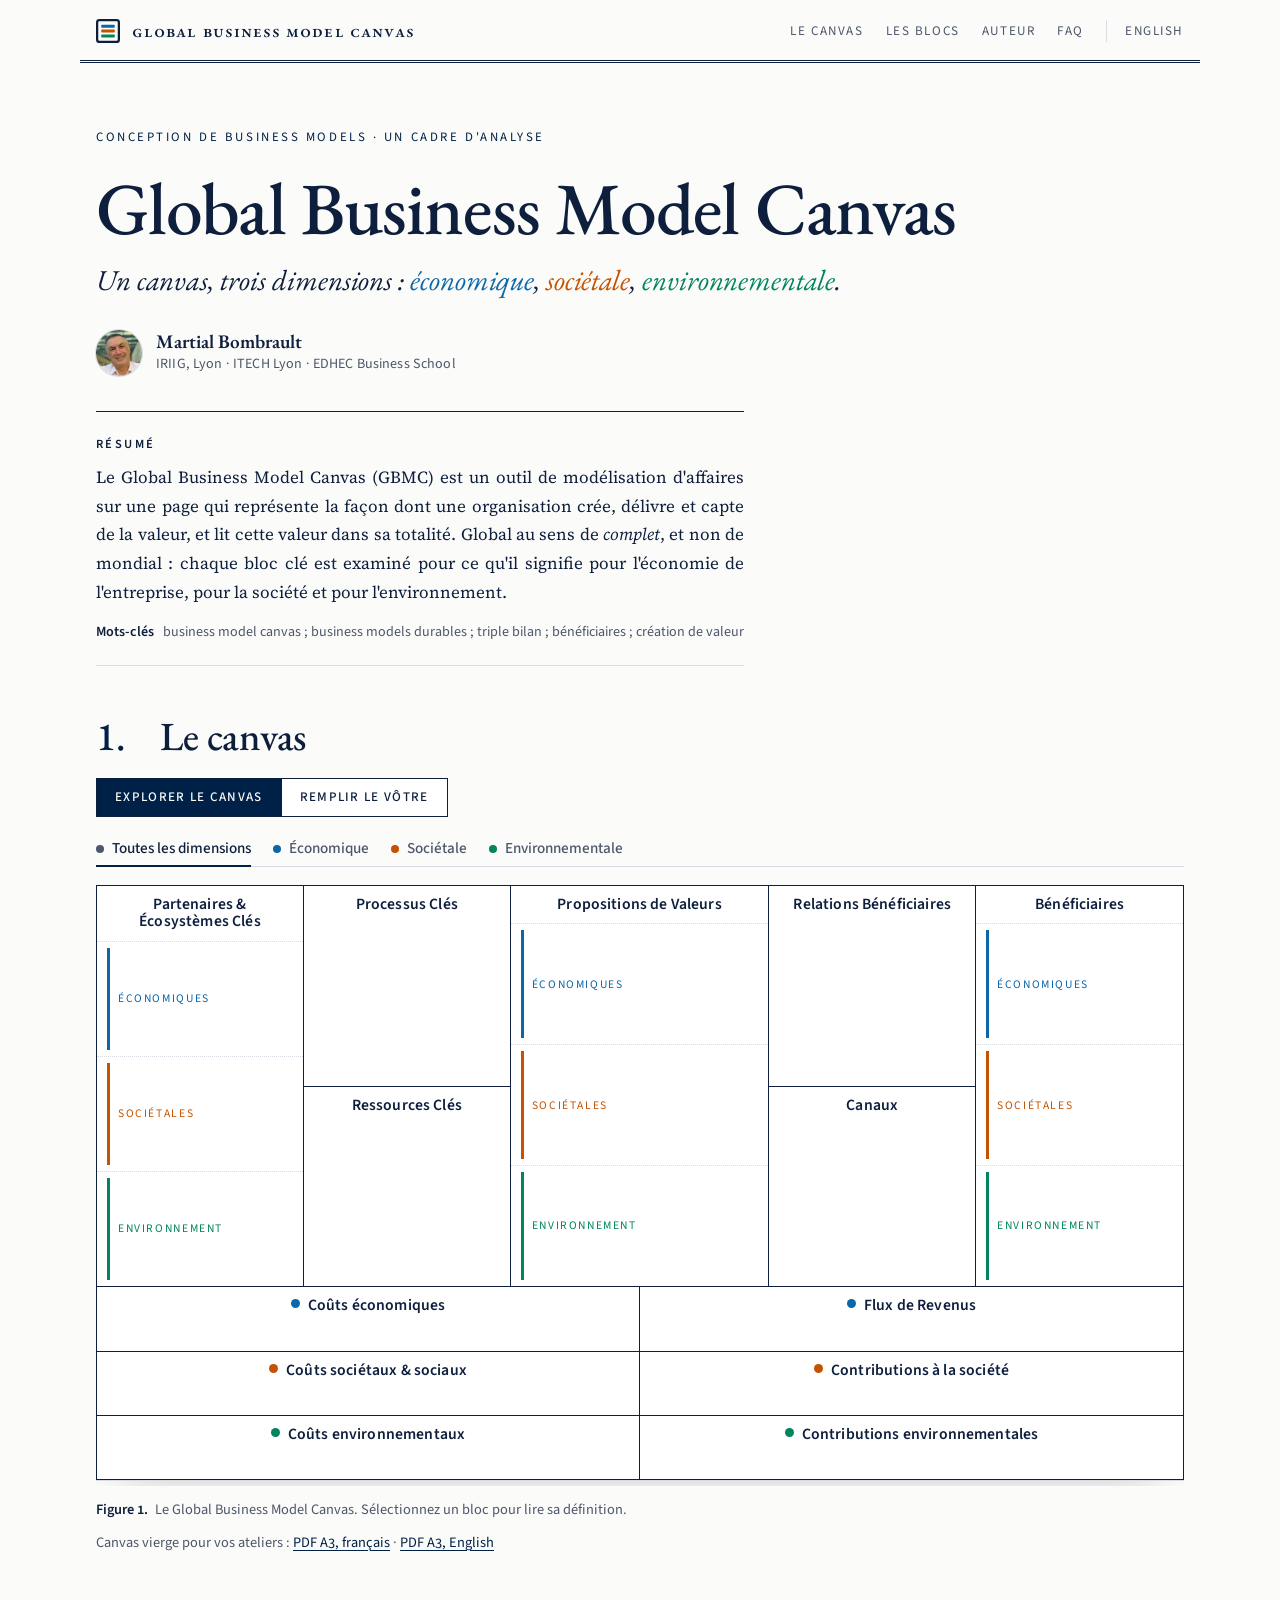
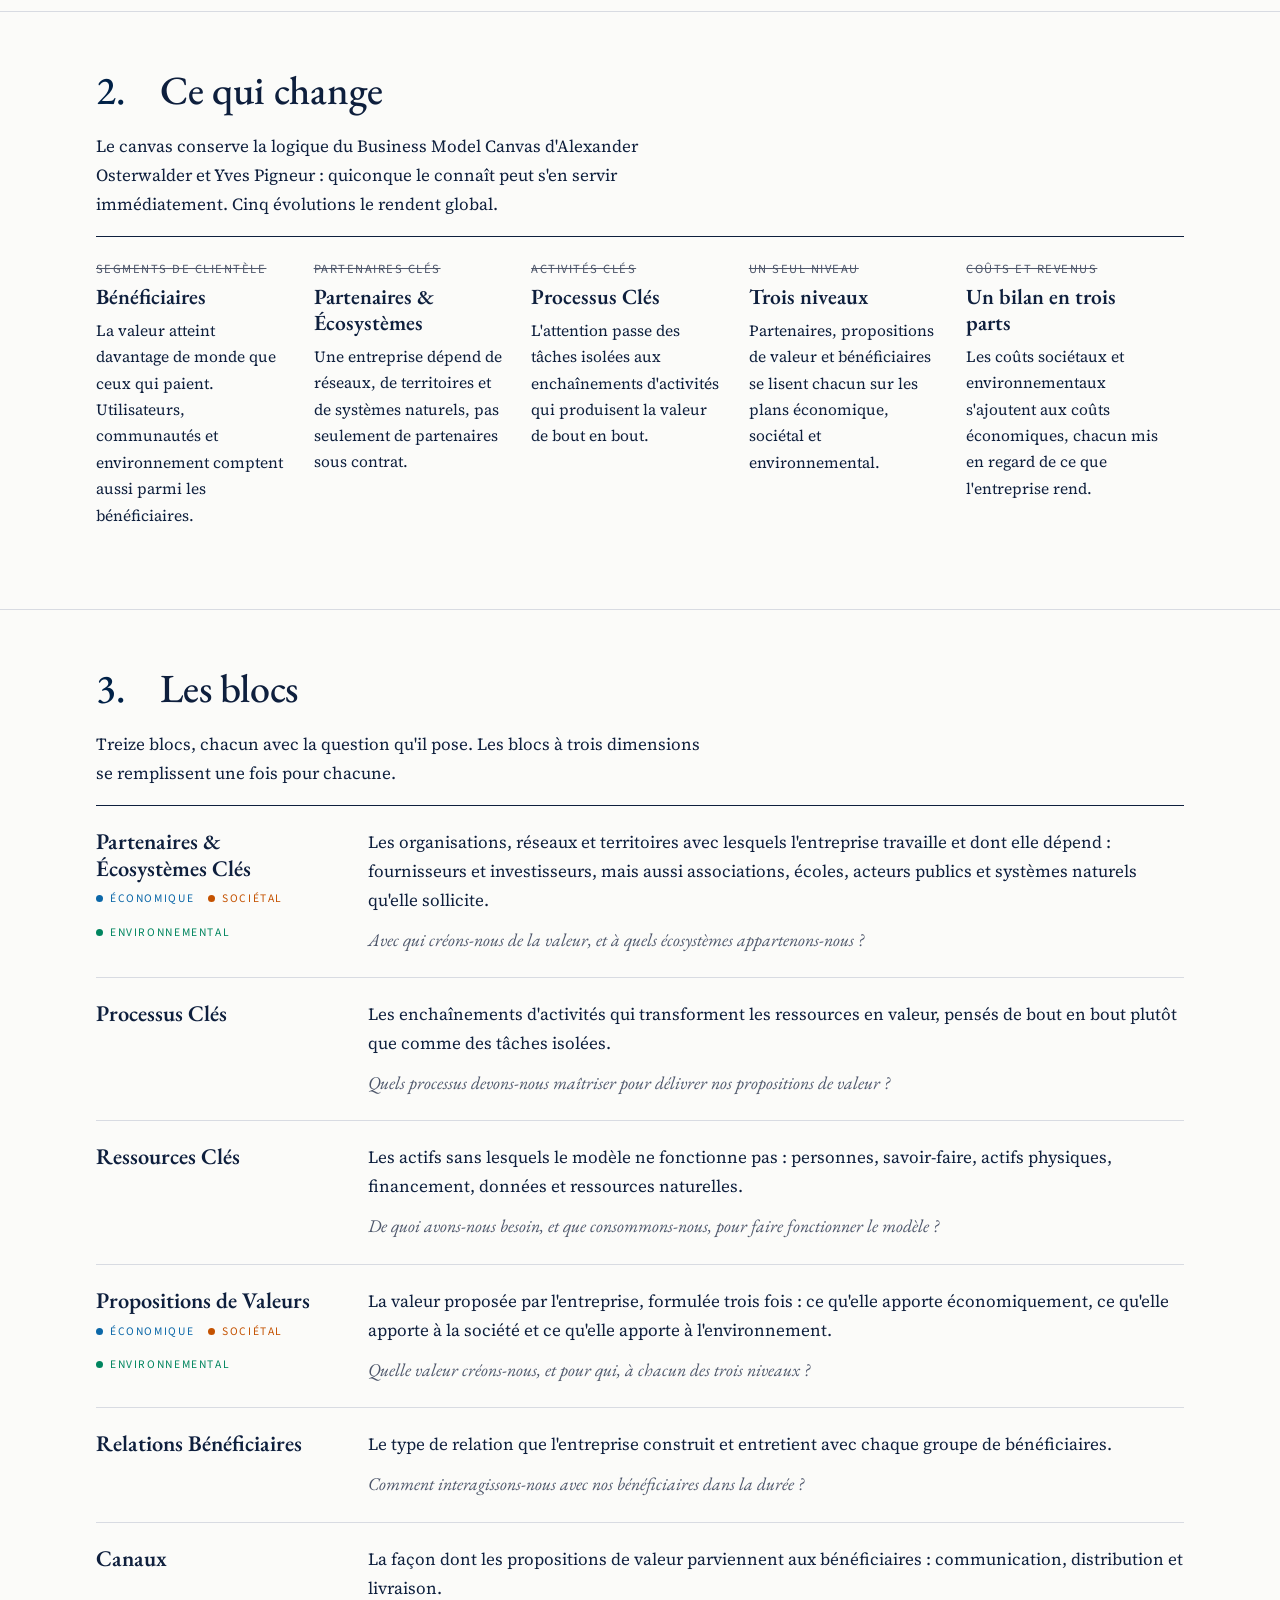
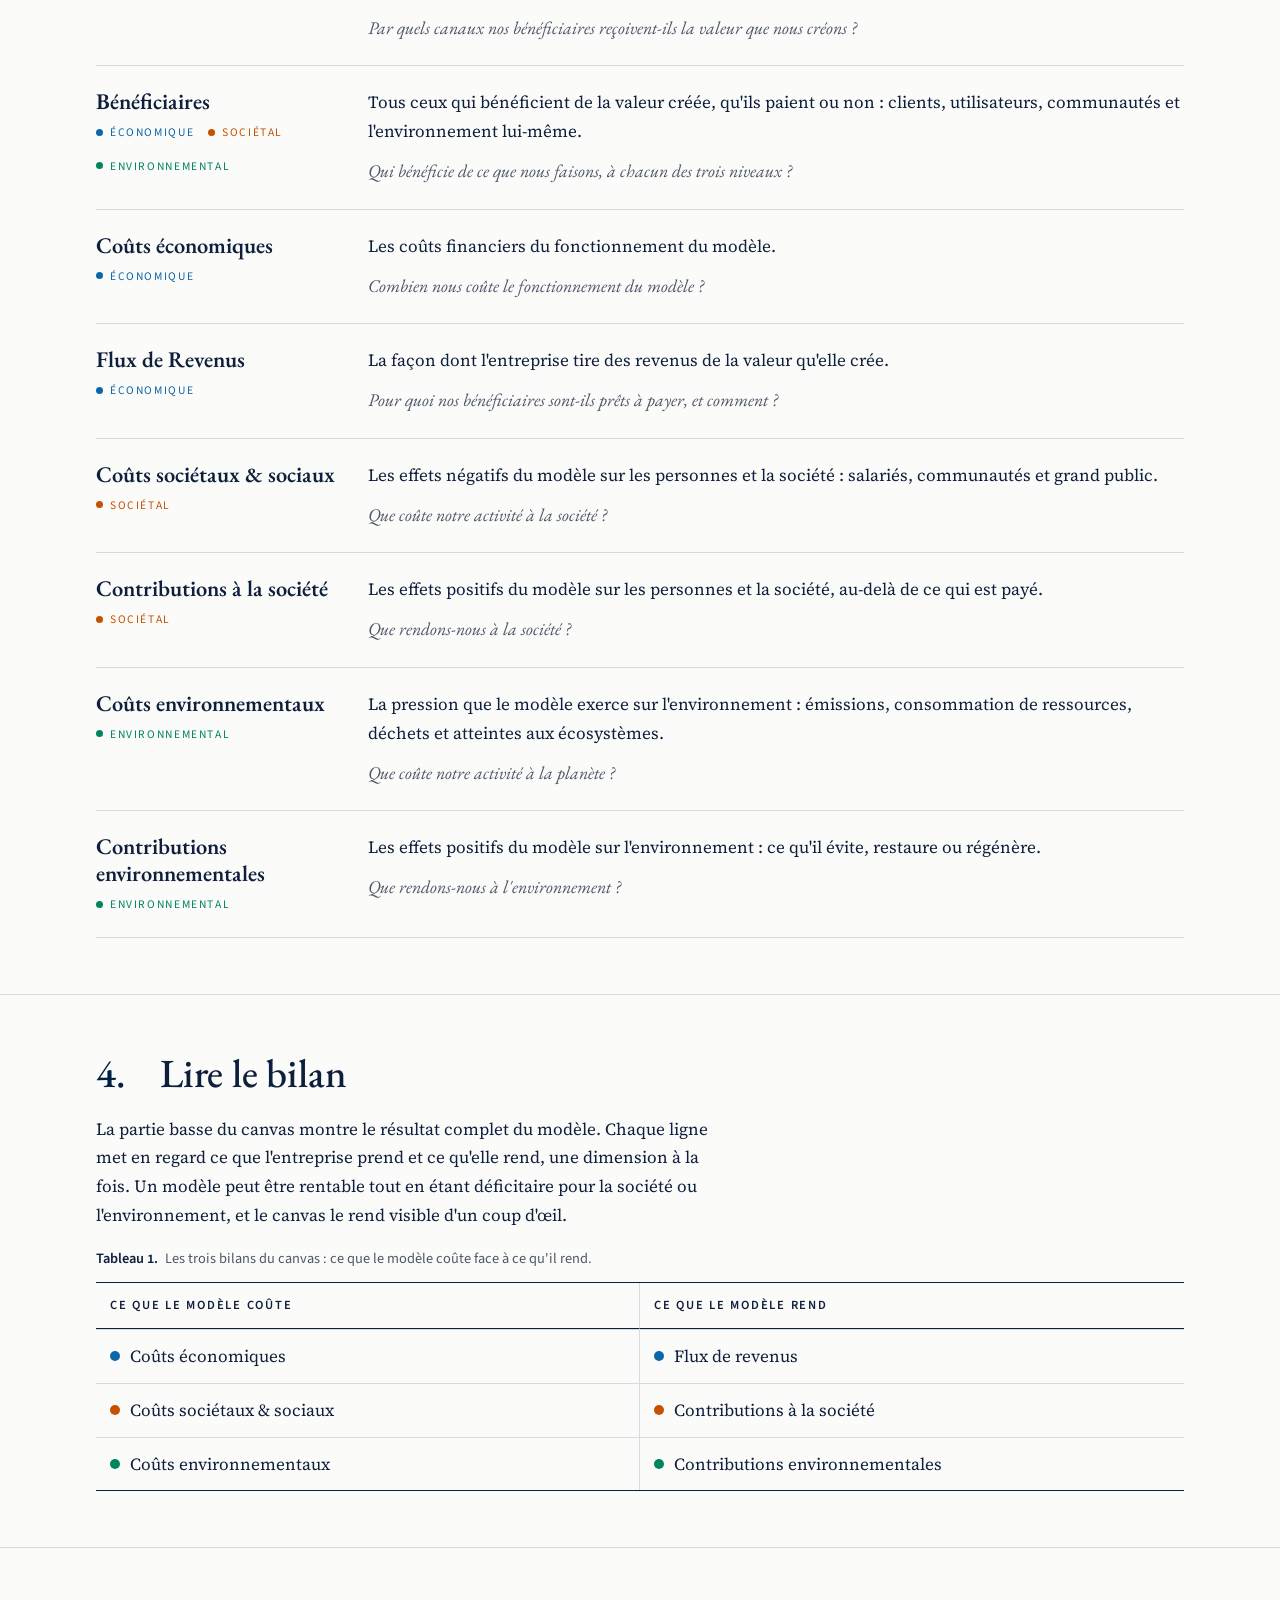
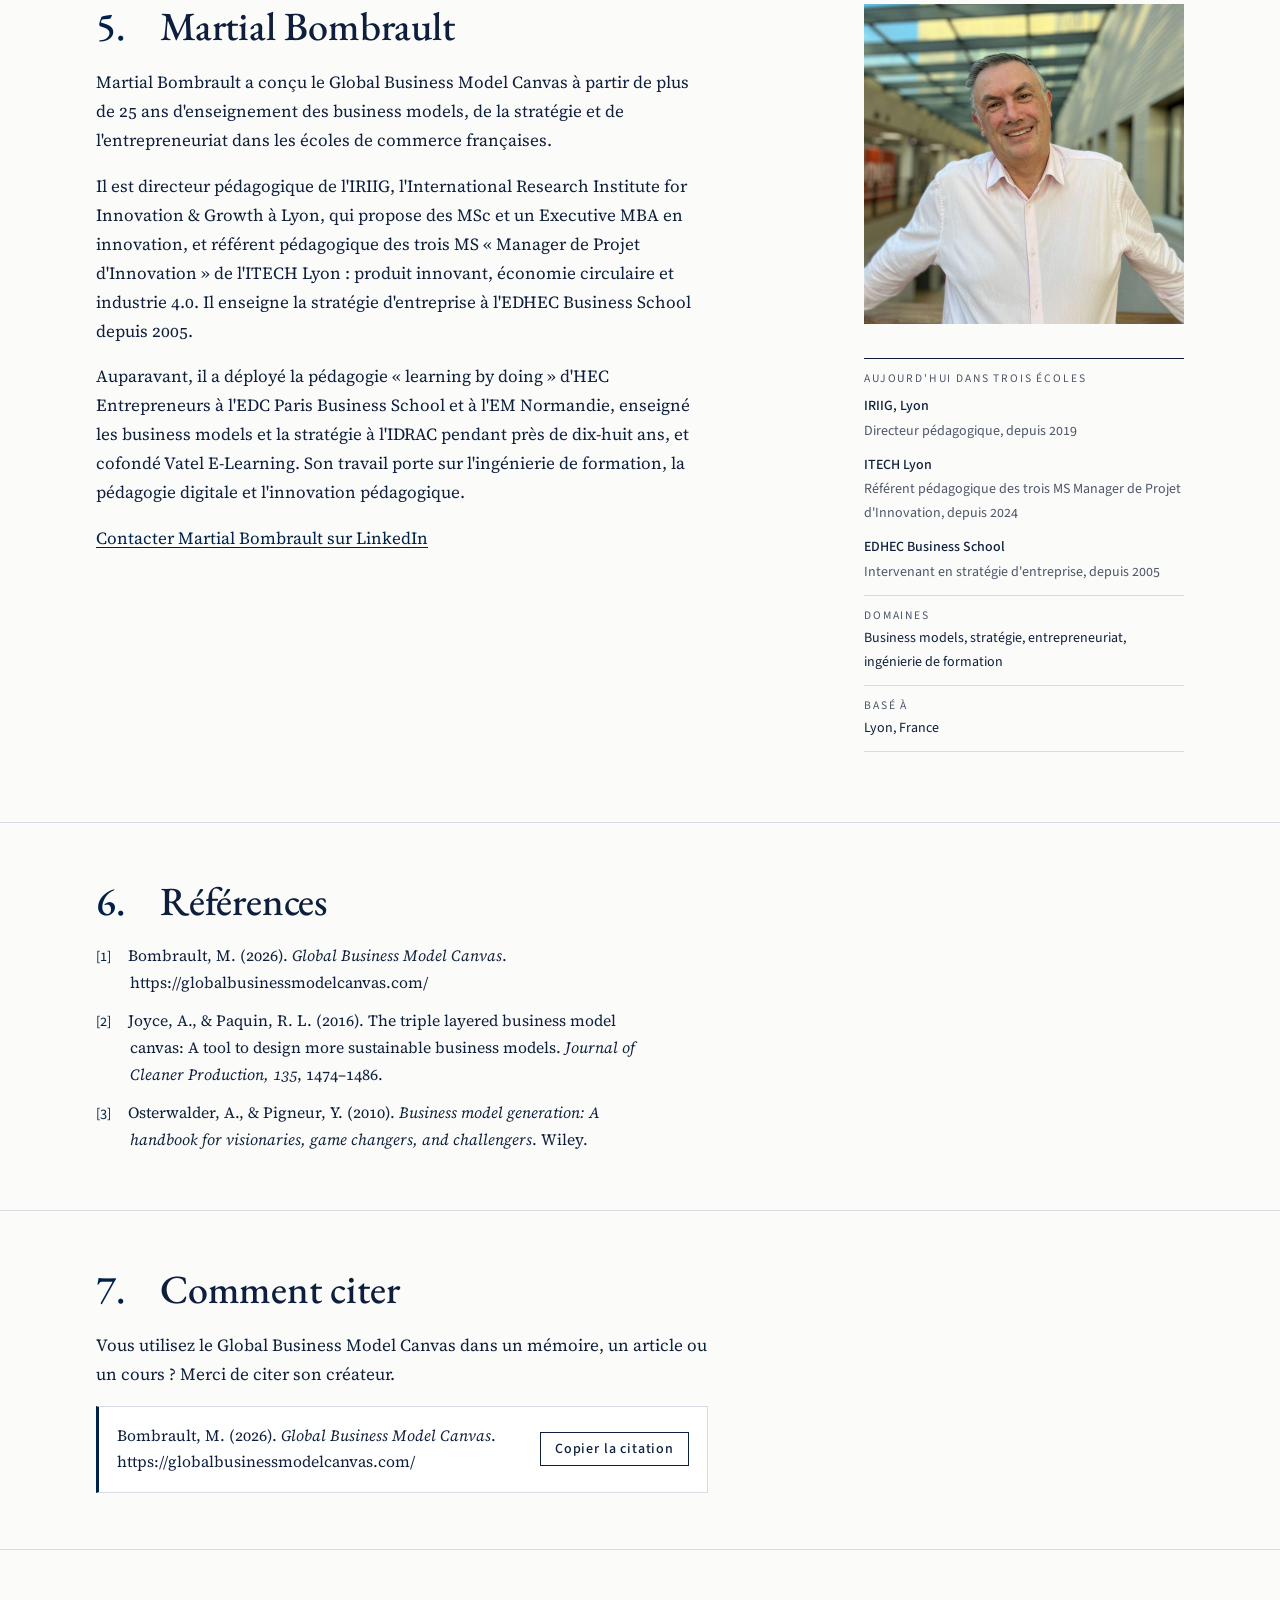
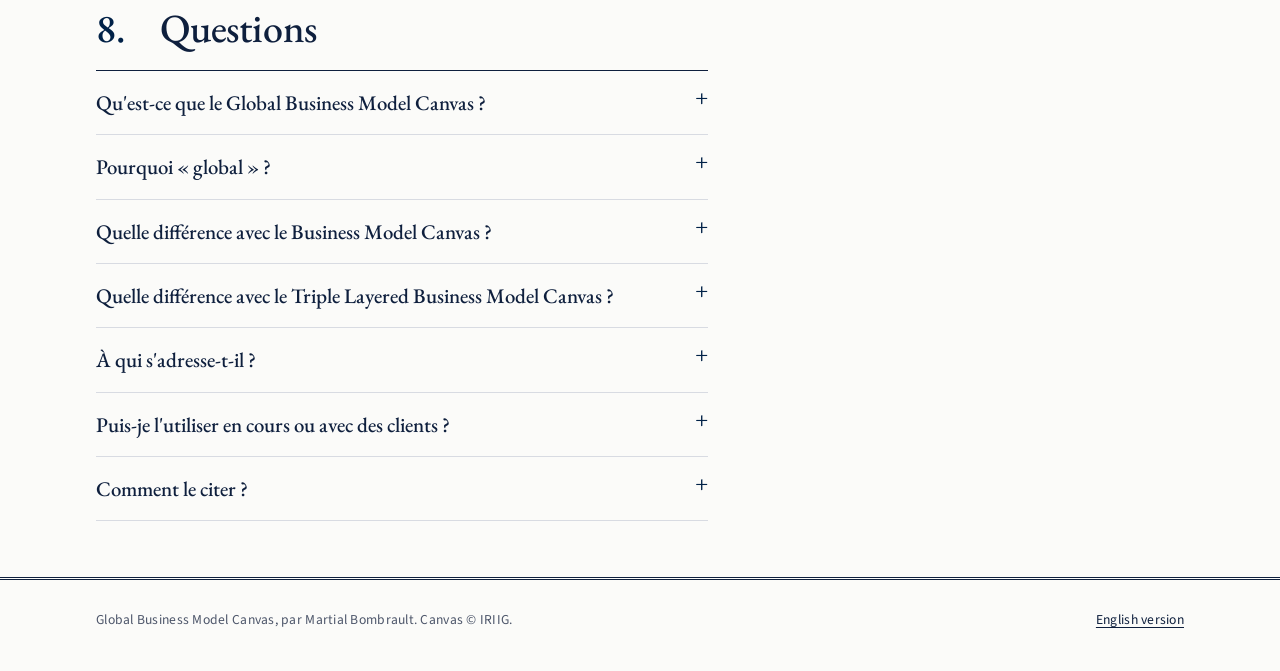
==== commit a49258df: "Academic redesign Journal-style layout: Garamond titles, Source Serif and Source Sans text, Oxford-b" ====
--- a/fr/index.html
+++ b/fr/index.html
@@ -25,7 +25,7 @@
 <link rel="alternate" type="text/plain" href="/llms.txt" title="LLM summary">
 <link rel="preconnect" href="https://fonts.googleapis.com">
 <link rel="preconnect" href="https://fonts.gstatic.com" crossorigin>
-<link rel="stylesheet" href="https://fonts.googleapis.com/css2?family=Barlow+Condensed:wght@500;600&family=Barlow:wght@400;500&family=Literata:ital,opsz,wght@0,7..72,400;0,7..72,600;1,7..72,400&display=swap">
+<link rel="stylesheet" href="https://fonts.googleapis.com/css2?family=EB+Garamond:ital,wght@0,400;0,500;0,600;1,400;1,500&family=Source+Serif+4:ital,opsz,wght@0,8..60,400;0,8..60,600;1,8..60,400&family=Source+Sans+3:wght@400;500;600&display=swap">
 <link rel="stylesheet" href="/assets/style.css">
 <script type="application/ld+json">
 {
@@ -259,7 +259,7 @@
 <header class="wrap top">
   <a class="mark" href="/fr/" aria-label="Global Business Model Canvas, accueil">
     <svg viewBox="0 0 32 32" aria-hidden="true"><rect x="1.5" y="1.5" width="29" height="29" rx="3" fill="none" stroke="currentColor" stroke-width="3"/><rect x="7" y="7.5" width="18" height="4" rx="1" fill="var(--eco)"/><rect x="7" y="14" width="18" height="4" rx="1" fill="var(--soc)"/><rect x="7" y="20.5" width="18" height="4" rx="1" fill="var(--env)"/></svg>
-    GBMC
+    <span class="mark-full">Global Business Model Canvas</span><span class="mark-short">GBMC</span>
   </a>
   <nav aria-label="Sections">
     <a href="#canvas">Le canvas</a>
@@ -272,11 +272,15 @@
 
 <main>
   <div class="wrap hero">
-    <p class="eyebrow">Un outil de business model de Martial Bombrault</p>
+    <p class="eyebrow">Conception de business models · Un cadre d'analyse</p>
     <h1>Global Business Model Canvas</h1>
     <p class="tagline">Un canvas, trois dimensions : <span class="e">économique</span>, <span class="s">sociétale</span>, <span class="v">environnementale</span>.</p>
-    <p class="lede">Le Global Business Model Canvas (GBMC) est un outil de modélisation d'affaires sur une page qui représente la façon dont une organisation crée, délivre et capte de la valeur, et lit cette valeur dans sa totalité. Global au sens de <em>complet</em>, et non de mondial : chaque bloc clé est examiné pour ce qu'il signifie pour l'économie de l'entreprise, pour la société et pour l'environnement.</p>
-    <p class="byline"><img class="avatar" src="/assets/martial-bombrault-avatar.jpg" alt="" width="40" height="40"><span>Créé par <strong>Martial Bombrault</strong>, directeur pédagogique de l'IRIIG, Lyon</span></p>
+    <p class="byline"><img class="avatar" src="/assets/martial-bombrault-avatar.jpg" alt="" width="40" height="40"><span><strong>Martial Bombrault</strong><span class="affil">IRIIG, Lyon · ITECH Lyon · EDHEC Business School</span></span></p>
+    <div class="abstract">
+      <p class="abstract-label">Résumé</p>
+      <p class="lede">Le Global Business Model Canvas (GBMC) est un outil de modélisation d'affaires sur une page qui représente la façon dont une organisation crée, délivre et capte de la valeur, et lit cette valeur dans sa totalité. Global au sens de <em>complet</em>, et non de mondial : chaque bloc clé est examiné pour ce qu'il signifie pour l'économie de l'entreprise, pour la société et pour l'environnement.</p>
+      <p class="keywords"><span>Mots-clés</span> business model canvas ; business models durables ; triple bilan ; bénéficiaires ; création de valeur</p>
+    </div>
   </div>
 
   <section id="canvas" class="canvas-section" aria-labelledby="canvas-title">
@@ -324,7 +328,7 @@
           </div>
         </div>
       </div>
-      <p class="canvas-note" data-mode="explore">Sélectionnez un bloc pour lire ce qu'il recouvre. <span class="scroll-hint">Faites glisser pour voir tout le canvas.</span></p>
+      <p class="canvas-note caption" data-mode="explore"><span class="fig">Figure 1.</span> Le Global Business Model Canvas. Sélectionnez un bloc pour lire sa définition.</p>
       <div id="fill" data-mode="fill" hidden data-sheet-done="Terminé" data-sheet-next="Bloc suivant" data-saved="Enregistré dans ce navigateur" data-cleared="Canvas effacé" data-confirm="Cliquez à nouveau pour tout effacer">
         <div class="fill-bar">
           <label class="fill-name"><span>Entreprise ou projet</span>
@@ -470,6 +474,7 @@
         <h2 id="balance-title">Lire le bilan</h2>
         <p>La partie basse du canvas montre le résultat complet du modèle. Chaque ligne met en regard ce que l'entreprise prend et ce qu'elle rend, une dimension à la fois. Un modèle peut être rentable tout en étant déficitaire pour la société ou l'environnement, et le canvas le rend visible d'un coup d'œil.</p>
       </div>
+      <p class="caption"><span class="fig">Tableau 1.</span> Les trois bilans du canvas : ce que le modèle coûte face à ce qu'il rend.</p>
       <div class="balance" role="table" aria-label="Les trois bilans du canvas">
         <div class="head" role="columnheader">Ce que le modèle coûte</div>
         <div class="head" role="columnheader">Ce que le modèle rend</div>
@@ -508,6 +513,17 @@
     </div>
   </section>
 
+    <section id="references" aria-labelledby="refs-title">
+    <div class="wrap prose">
+      <h2 id="refs-title">Références</h2>
+      <ol class="refs">
+        <li>Bombrault, M. (2026). <em>Global Business Model Canvas</em>. https://globalbusinessmodelcanvas.com/</li>
+        <li>Joyce, A., &amp; Paquin, R. L. (2016). The triple layered business model canvas: A tool to design more sustainable business models. <em>Journal of Cleaner Production, 135</em>, 1474–1486.</li>
+        <li>Osterwalder, A., &amp; Pigneur, Y. (2010). <em>Business model generation: A handbook for visionaries, game changers, and challengers</em>. Wiley.</li>
+      </ol>
+    </div>
+  </section>
+
   <section id="citer" aria-labelledby="cite-title">
     <div class="wrap prose">
       <h2 id="cite-title">Comment citer</h2>
--- a/assets/style.css
+++ b/assets/style.css
@@ -1,13 +1,14 @@
 /* Layout: a single reading column (~68ch) that opens up to full width for the canvas,
    which is the page's one bold moment. Three dimension hues carry meaning everywhere. */
 :root {
-  --paper: #f5f6f8;
+  --paper: #fbfbf9;
   --surface: #ffffff;
-  --ink: #16203a;
-  --ink-soft: #4a5470;
-  --rule: #d5d9e2;
-  --rule-strong: #16203a;
-  --accent: #2b3f8c;
+  --ink: #0e1f3d;
+  --ink-soft: #4d566a;
+  --rule: #d8dbe2;
+  --rule-strong: #0e1f3d;
+  --accent: #002147;          /* Oxford blue */
+  --accent-soft: #e8ecf3;
   --eco: #0b67a8;        /* economic */
   --soc: #c45200;        /* societal */
   --env: #00855f;        /* environmental */
@@ -15,9 +16,9 @@
   --soc-wash: #fcebdf;
   --env-wash: #dff3ec;
 
-  --display: "Barlow Condensed", "Arial Narrow", "Roboto Condensed", sans-serif;
-  --body: "Literata", Georgia, "Times New Roman", serif;
-  --ui: "Barlow", "Helvetica Neue", Arial, sans-serif;
+  --display: "EB Garamond", Garamond, "Times New Roman", serif;
+  --body: "Source Serif 4", "Source Serif Pro", Georgia, serif;
+  --ui: "Source Sans 3", "Source Sans Pro", "Helvetica Neue", Arial, sans-serif;
 
   --step--1: 0.875rem;
   --step-0: 1.0625rem;
@@ -28,16 +29,16 @@
 }
 @media (prefers-color-scheme: dark) {
   :root:not([data-theme="light"]) {
-    --paper: #10141f; --surface: #171d2c; --ink: #e8ebf2; --ink-soft: #a6aec2;
-    --rule: #2c3447; --rule-strong: #c9cfdd; --accent: #8fa3f0;
+    --paper: #0c1322; --surface: #111a2d; --ink: #e9ecf2; --ink-soft: #a7b0c2;
+    --rule: #26304a; --rule-strong: #c5cddb; --accent: #a9bfe9; --accent-soft: #18243d;
     --eco: #5eb0ec; --soc: #f2894a; --env: #33c49a;
     --eco-wash: #12263a; --soc-wash: #2e1d12; --env-wash: #0f2a22;
     color-scheme: dark;
   }
 }
 :root[data-theme="dark"] {
-  --paper: #10141f; --surface: #171d2c; --ink: #e8ebf2; --ink-soft: #a6aec2;
-  --rule: #2c3447; --rule-strong: #c9cfdd; --accent: #8fa3f0;
+  --paper: #0c1322; --surface: #111a2d; --ink: #e9ecf2; --ink-soft: #a7b0c2;
+  --rule: #26304a; --rule-strong: #c5cddb; --accent: #a9bfe9; --accent-soft: #18243d;
   --eco: #5eb0ec; --soc: #f2894a; --env: #33c49a;
   --eco-wash: #12263a; --soc-wash: #2e1d12; --env-wash: #0f2a22;
   color-scheme: dark;
@@ -246,7 +247,7 @@
 
 @media print {
   html:root:not(#x) {
-    --paper: #ffffff; --surface: #ffffff; --ink: #16203a; --ink-soft: #4a5470; --rule: #c9ced9; --rule-strong: #16203a;
+    --paper: #ffffff; --surface: #ffffff; --ink: #0e1f3d; --ink-soft: #4d566a; --rule: #c9ced9; --rule-strong: #0e1f3d;
     --eco: #0b67a8; --soc: #c45200; --env: #00855f; color-scheme: light;
   }
   @page { size: A4 landscape; margin: 8mm; }
@@ -257,7 +258,7 @@
   body.fill-mode #canvas { padding: 0; }
   body.fill-mode .wrap { max-width: none; padding: 0; }
   .canvas-scroll { overflow: visible; }
-  .canvas.fill { min-width: 0; width: 100%; break-inside: avoid; }
+  .canvas.fill { min-width: 0; width: 100%; break-inside: avoid; box-shadow: none; }
   .canvas.fill .col { min-height: 112mm; }
   .canvas.fill .bottom .blk { min-height: 18mm; }
   .field textarea { display: none; }
@@ -281,6 +282,121 @@
 .wrap.prose { max-width: 1120px; }
 .wrap.prose > * { max-width: 68ch; }
 
+
+/* ================= Academic edition =================
+   Layout: a journal article. Masthead with double rule, title page with abstract,
+   numbered sections, captioned figure and table, references. */
+body { font-size: 1.0625rem; line-height: 1.7; font-feature-settings: "kern", "liga", "onum"; }
+a { color: var(--accent); text-decoration-thickness: 1px; }
+::selection { background: var(--accent-soft); }
+
+/* Masthead */
+header.top { border-bottom: 3px double var(--rule-strong); padding-block: 16px 14px; }
+.mark { font-family: var(--display); font-weight: 500; font-size: 1.12rem; letter-spacing: 0.06em;
+  font-variant: small-caps; text-transform: lowercase; gap: 12px; }
+.mark-full { font-variant: small-caps; }
+.mark-short { display: none; }
+.mark svg { width: 24px; height: 24px; }
+.top nav { gap: 22px; align-items: center; }
+.top nav a { font-family: var(--ui); font-size: 0.82rem; letter-spacing: 0.12em; text-transform: uppercase; color: var(--ink-soft); }
+.lang { border: 0; border-left: 1px solid var(--rule); border-radius: 0; padding: 0 0 0 18px; }
+
+/* Title page */
+.hero { border-top: 0; padding-block: 64px 36px; }
+.hero > * { max-width: 900px; }
+.eyebrow { font-family: var(--ui); font-size: 0.8rem; letter-spacing: 0.2em; color: var(--accent); margin-bottom: 22px; }
+h1 { font-family: var(--display); font-weight: 500; font-size: clamp(2.7rem, 6.2vw, 4.6rem); line-height: 1.02; letter-spacing: -0.012em; }
+.tagline { font-family: var(--display); font-style: italic; font-weight: 400; font-size: clamp(1.35rem, 2.6vw, 1.8rem); line-height: 1.3; margin-top: 16px; color: var(--ink); }
+.byline { margin-top: 30px; font-family: var(--ui); font-size: 0.95rem; color: var(--ink); gap: 14px; }
+.byline strong { font-family: var(--display); font-size: 1.2rem; font-weight: 600; display: block; line-height: 1.2; }
+.byline .affil { display: block; color: var(--ink-soft); font-size: 0.88rem; letter-spacing: 0.01em; }
+.avatar { width: 46px; height: 46px; border: 0; box-shadow: 0 0 0 1px var(--rule); }
+.abstract { margin-top: 34px; padding: 22px 0 6px; border-top: 1px solid var(--rule-strong); border-bottom: 1px solid var(--rule); max-width: 72ch; }
+.abstract-label { font-family: var(--ui); font-size: 0.78rem; font-weight: 600; letter-spacing: 0.2em; text-transform: uppercase; color: var(--ink); margin: 0 0 8px; }
+.abstract .lede { max-width: none; margin: 0 0 14px; color: var(--ink); font-size: 1.06rem; text-align: justify; hyphens: auto; }
+.keywords { font-family: var(--ui); font-size: 0.88rem; color: var(--ink-soft); margin: 0 0 14px; }
+.keywords span { font-weight: 600; color: var(--ink); margin-right: 6px; font-style: normal; }
+
+/* Numbered sections */
+main { counter-reset: sec; }
+main > section { border-top: 1px solid var(--rule); padding-block: 56px; }
+main > section:first-of-type { border-top: 0; }
+h2 { font-family: var(--display); font-weight: 500; font-size: clamp(1.9rem, 3.4vw, 2.5rem); line-height: 1.1; letter-spacing: -0.005em; margin-bottom: 20px; }
+main > section h2::before { counter-increment: sec; content: counter(sec) "."; display: inline-block; min-width: 1.6em;
+  color: var(--accent); font-feature-settings: "lnum"; }
+h3 { font-family: var(--display); font-weight: 600; font-size: 1.3rem; letter-spacing: 0; }
+.prose p, .block-row p, .shift p, details p { hyphens: auto; }
+
+/* Figure: mode switch, dimension filters, canvas, caption */
+.modes { border-radius: 0; border-color: var(--rule-strong); }
+.modes button { font: 500 0.82rem/1 var(--ui); letter-spacing: 0.1em; text-transform: uppercase; padding: 12px 18px; }
+.modes button[aria-pressed="true"] { background: var(--accent); color: var(--paper); }
+.filters { gap: 0 22px; border-bottom: 1px solid var(--rule); margin-bottom: 18px; }
+.filters button { border: 0; border-bottom: 2px solid transparent; border-radius: 0; background: none; padding: 10px 0 9px;
+  font: 500 0.95rem/1 var(--ui); color: var(--ink-soft); margin-bottom: -1px; }
+.filters button[aria-pressed="true"] { background: none; color: var(--ink); border-bottom-color: var(--accent); }
+.filters button .dot { width: 8px; height: 8px; }
+.canvas { font-family: var(--ui); border-width: 1.5px; box-shadow: 0 1px 0 var(--rule), 0 18px 40px -28px rgba(14, 31, 61, 0.35); }
+.col, .col.split > .blk + .blk, .bottom, .bottom .blk, .bottom .blk:nth-child(odd) { border-width: 1.5px; }
+.blk-name { font-family: var(--ui); font-weight: 600; font-size: 0.98rem; letter-spacing: 0.01em; }
+.bottom .blk .blk-name { font-weight: 600; }
+.layer { font-size: 0.72rem; letter-spacing: 0.14em; border-top: 1px dotted var(--rule); }
+.layer::before { width: 3px; border-radius: 0; }
+.caption { font-family: var(--ui); font-size: 0.9rem; color: var(--ink-soft); margin: 12px 0 0; max-width: 80ch; }
+.caption .fig { font-weight: 600; color: var(--ink); margin-right: 4px; }
+p.caption:not(.canvas-note) { margin: 0 0 10px; }
+.downloads { font-size: 0.9rem; }
+
+/* What it changes */
+.shifts { border-top: 1px solid var(--rule-strong); grid-template-columns: repeat(auto-fit, minmax(200px, 1fr)); }
+.shift { padding: 22px 22px 24px 0; border-bottom: 0; }
+.shift .from { font-family: var(--ui); font-size: 0.78rem; letter-spacing: 0.12em; text-transform: uppercase; }
+.shift h3 { font-size: 1.35rem; }
+.shift p { font-size: 0.97rem; color: var(--ink); }
+
+/* Blocks as a glossary */
+.blocks { border-top: 1px solid var(--rule-strong); }
+.block-row { padding: 22px 0; gap: 32px; }
+.block-row h3 { font-size: 1.4rem; }
+.block-row .fr { font-family: var(--display); font-style: italic; font-size: 1rem; color: var(--ink-soft); }
+.block-row .q { font-family: var(--display); font-size: 1.12rem; color: var(--ink-soft); }
+.chip { border: 0; padding: 0 0 0 14px; position: relative; font-size: 0.72rem; letter-spacing: 0.14em; }
+.chip::before { content: ""; position: absolute; left: 0; top: 50%; width: 7px; height: 7px; margin-top: -4px; border-radius: 50%; background: currentColor; }
+.chips { gap: 14px; }
+.block-row:target { background: linear-gradient(90deg, var(--accent-soft), transparent 80%); }
+
+/* Table 1 */
+.balance { border: 0; border-top: 1.5px solid var(--rule-strong); border-bottom: 1.5px solid var(--rule-strong); background: transparent; margin-top: 4px; }
+.balance div:nth-child(odd) { border-right: 1px solid var(--rule); }
+.balance .head { font-family: var(--ui); font-size: 0.78rem; font-weight: 600; letter-spacing: 0.14em; text-transform: uppercase;
+  border-bottom: 1px solid var(--rule-strong); }
+.balance div { font-family: var(--body); }
+
+/* Author */
+.portrait { border-radius: 0; filter: saturate(0.92); }
+.facts { border-top: 1px solid var(--rule-strong); }
+.facts dt { font-size: 0.72rem; letter-spacing: 0.16em; }
+
+/* References and citation */
+.refs { margin: 0; padding: 0; list-style: none; counter-reset: ref; display: grid; gap: 12px; font-size: 0.98rem; }
+.refs li { padding-left: 2.2em; text-indent: -2.2em; overflow-wrap: anywhere; }
+.refs li::before { counter-increment: ref; content: "[" counter(ref) "]"; display: inline-block; width: 2.2em; text-indent: 0;
+  color: var(--accent); font-family: var(--ui); font-size: 0.9rem; }
+.cite-box { border: 1px solid var(--rule); border-left: 3px solid var(--accent); background: var(--surface); padding: 16px 18px; }
+.cite-box p { font-family: var(--body); }
+.copy, .fill-actions button, .sheet-actions button { border-radius: 0; font-family: var(--ui); letter-spacing: 0.06em; }
+.fill-actions button.primary, .sheet-actions .primary { background: var(--accent); border-color: var(--accent); color: var(--paper); }
+.fill-name input { border-radius: 0; font-family: var(--body); }
+
+/* Questions */
+details:first-of-type { border-top: 1px solid var(--rule-strong); }
+summary { font-family: var(--display); font-weight: 500; font-size: 1.3rem; }
+summary::after { font-family: var(--display); font-size: 1.4rem; line-height: 1; color: var(--accent); }
+
+/* Footer colophon */
+footer { border-top: 3px double var(--rule-strong); font-size: 0.85rem; letter-spacing: 0.02em; }
+footer a { color: var(--ink); }
+
 /* ---------- Phones and small tablets ---------- */
 @media screen and (max-width: 760px) {
   /* Header: logo and language only; sections are one scroll away */
@@ -292,6 +408,20 @@
   .lede { font-size: 1rem; }
   section { padding-block: 32px; }
   h2 { font-size: 2rem; }
+
+  /* Academic edition on phones */
+  .mark-full { display: none; }
+  .mark-short { display: inline; }
+  .hero { padding-block: 36px 24px; }
+  h1 { font-size: clamp(2.3rem, 11vw, 3rem); }
+  .tagline { font-size: 1.25rem; }
+  .abstract .lede { text-align: left; font-size: 1rem; }
+  main > section { padding-block: 40px; }
+  h2 { font-size: 1.8rem; }
+  .filters { gap: 0 16px; }
+  .filters button { font-size: 0.88rem; }
+  .blk-name { font-size: 0.68rem; }
+  .shift { padding-right: 0; border-bottom: 1px solid var(--rule); }
 
   /* Canvas keeps its grid: everything scales down to the screen width */
   .canvas-scroll { overflow: visible; }
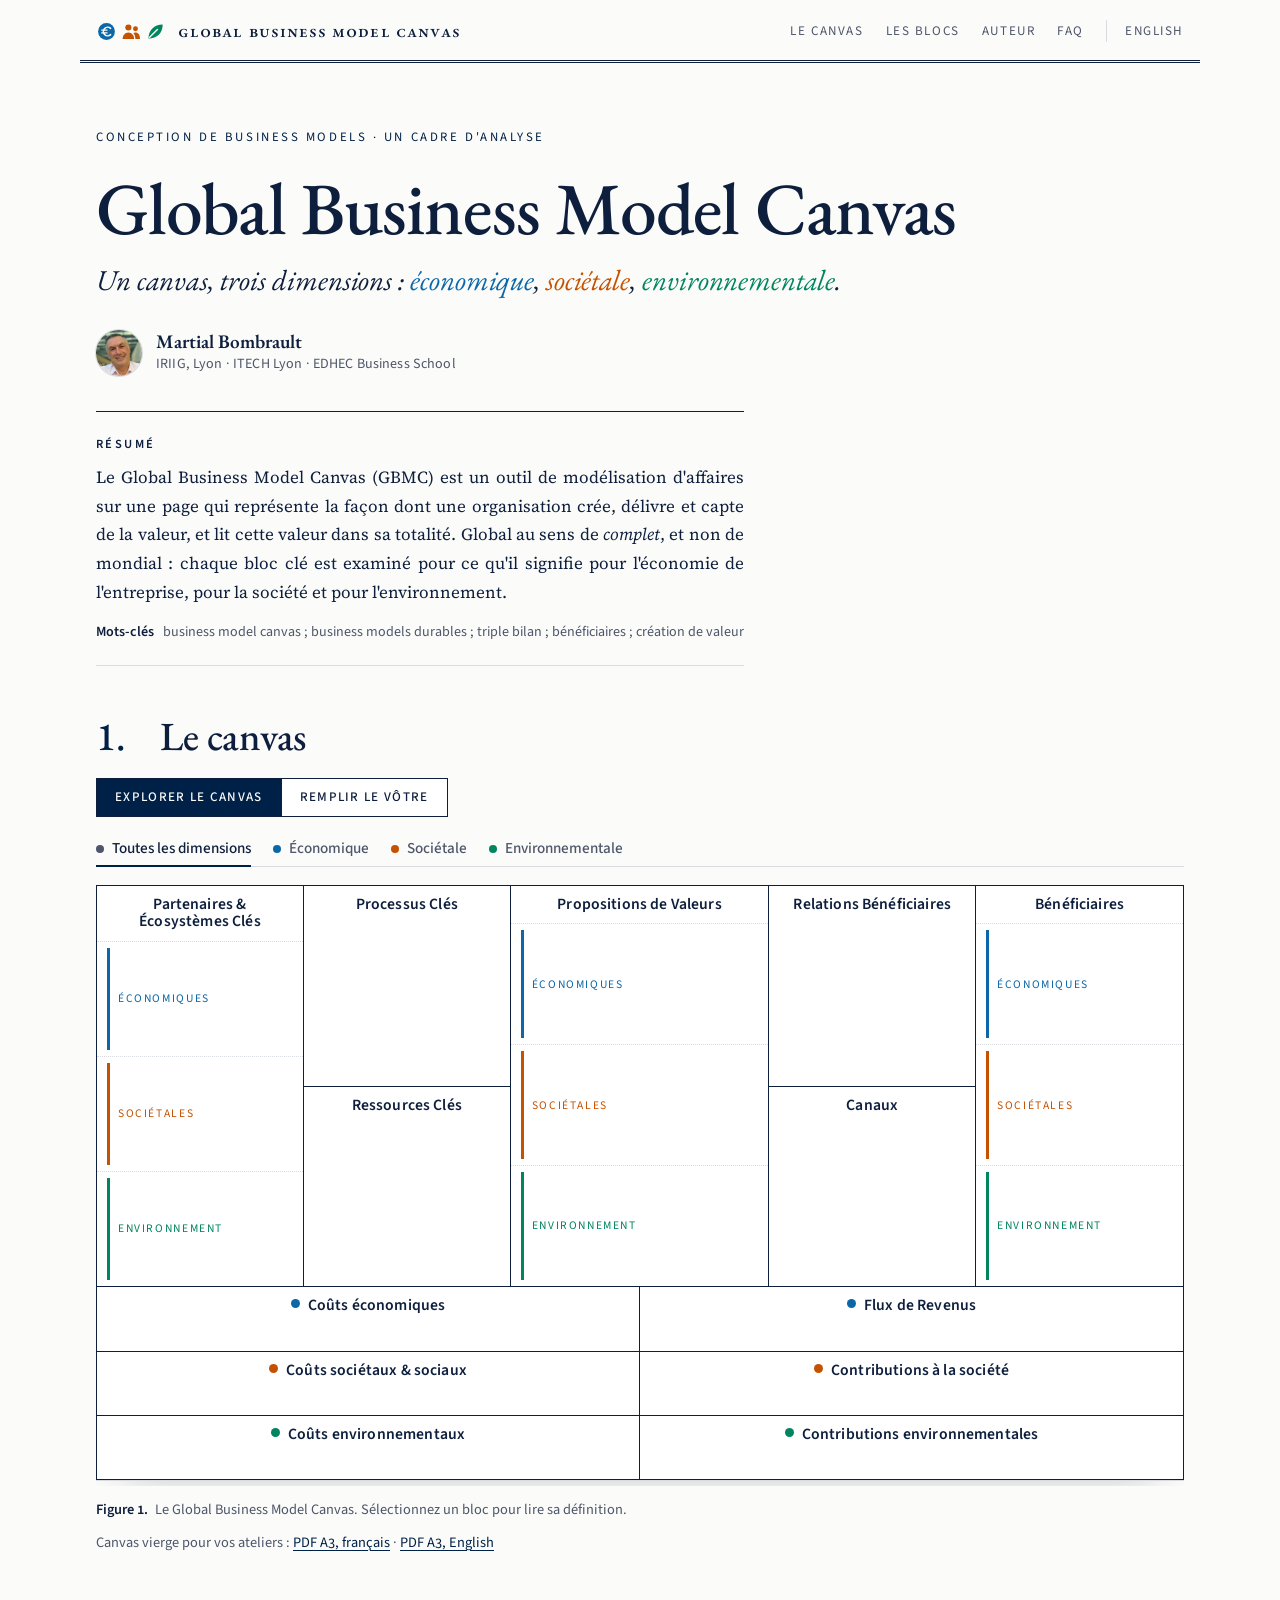
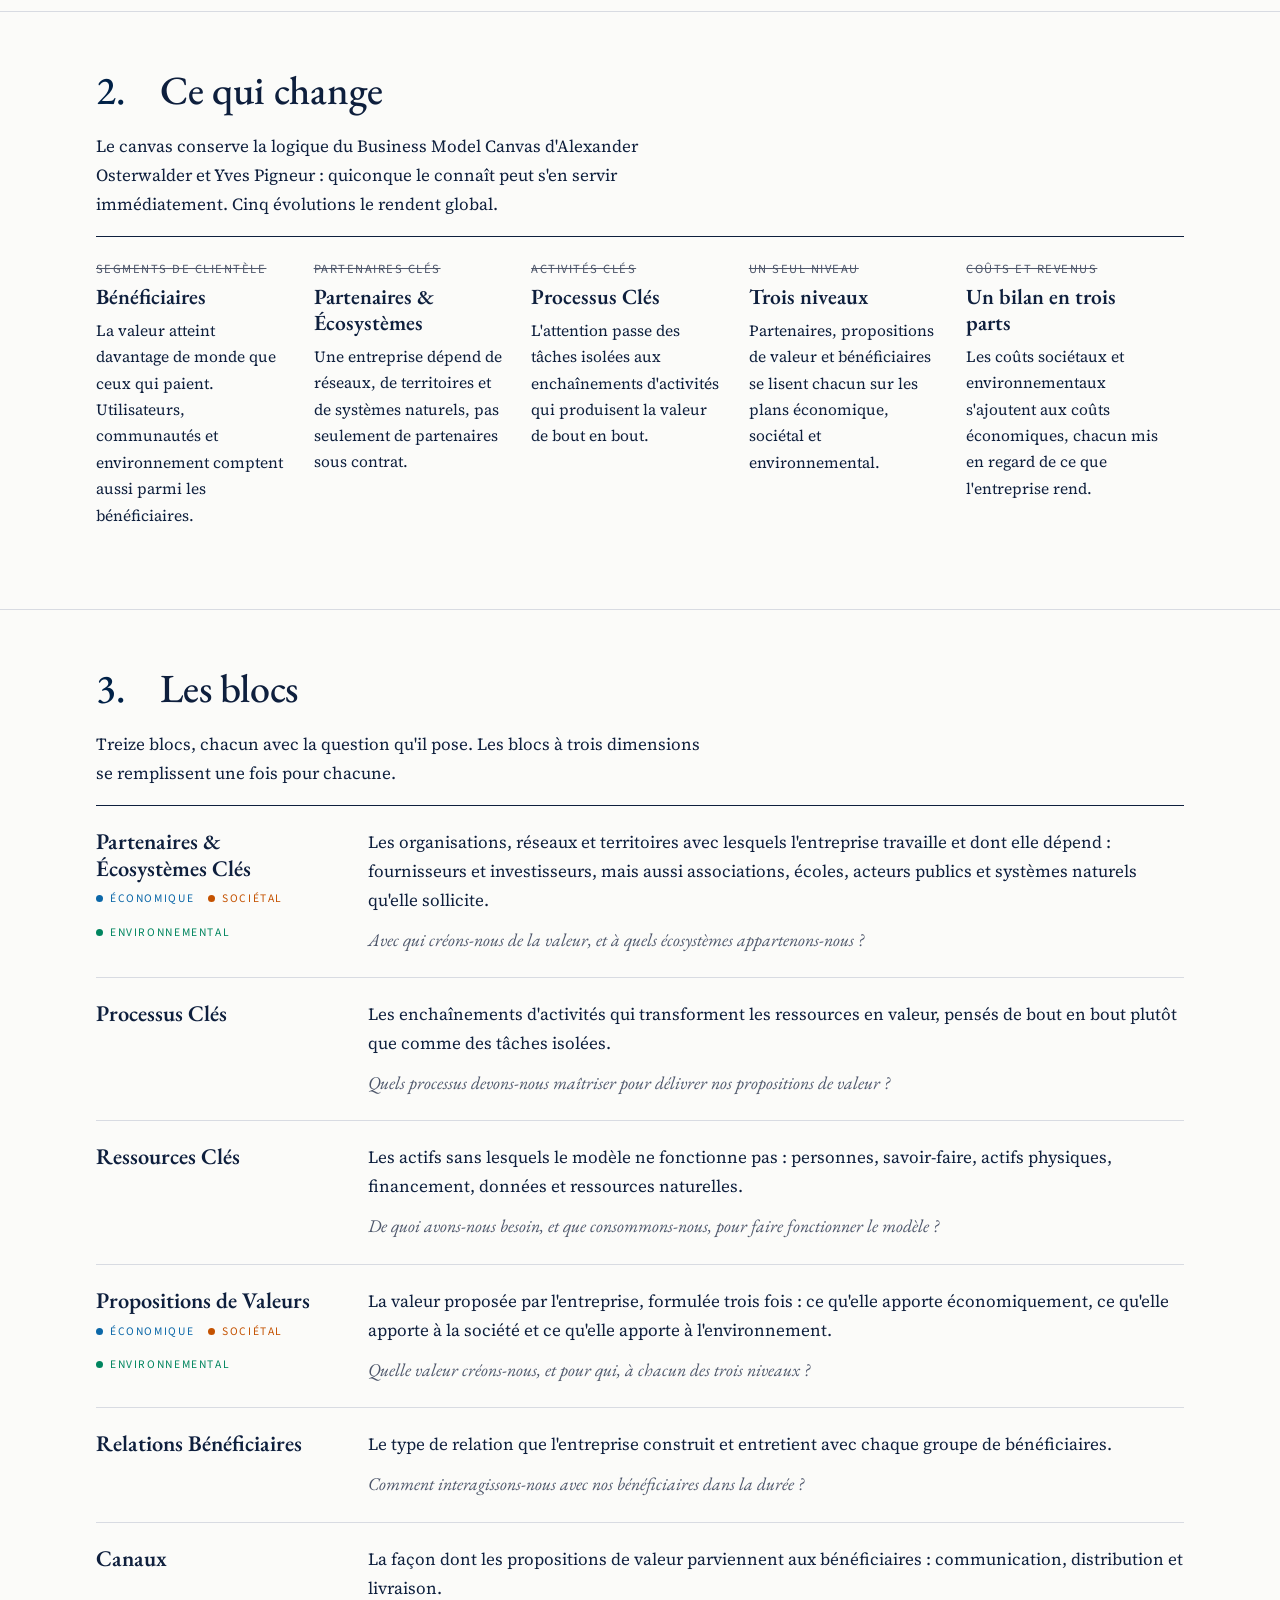
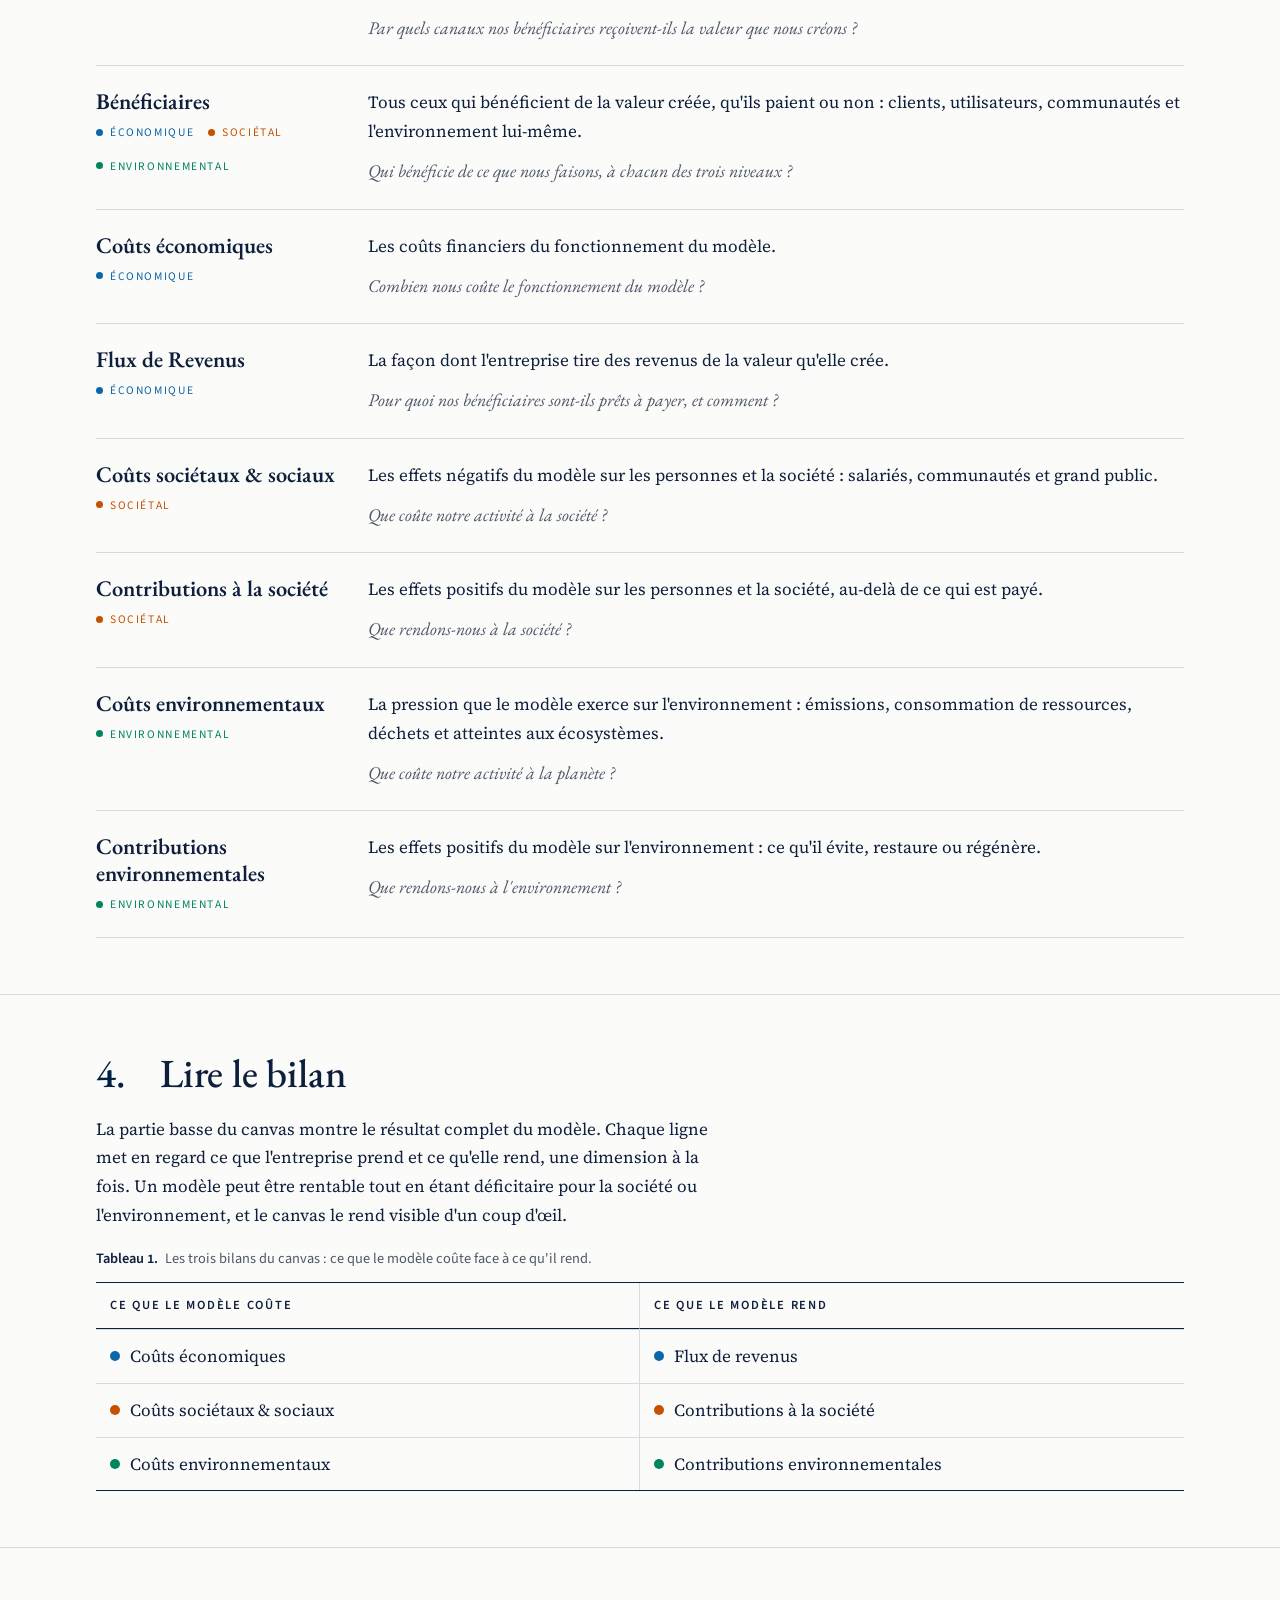
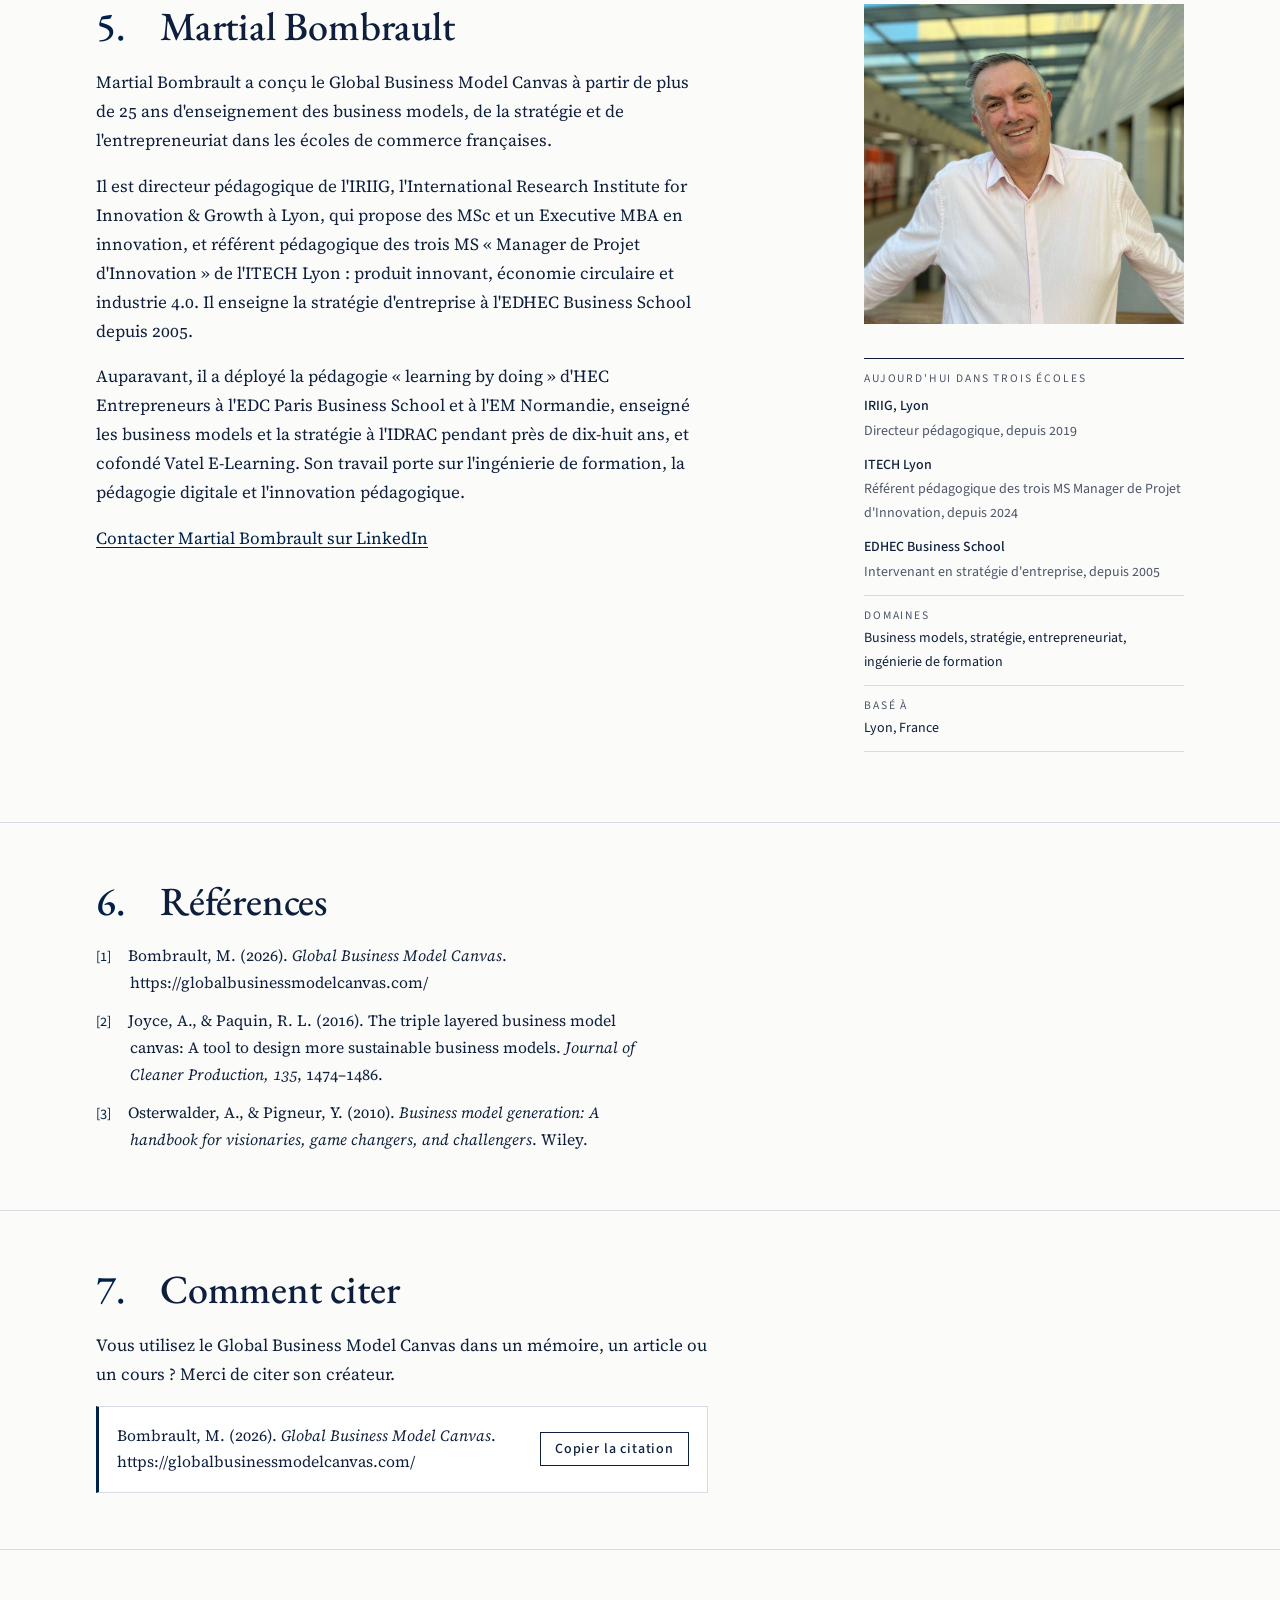
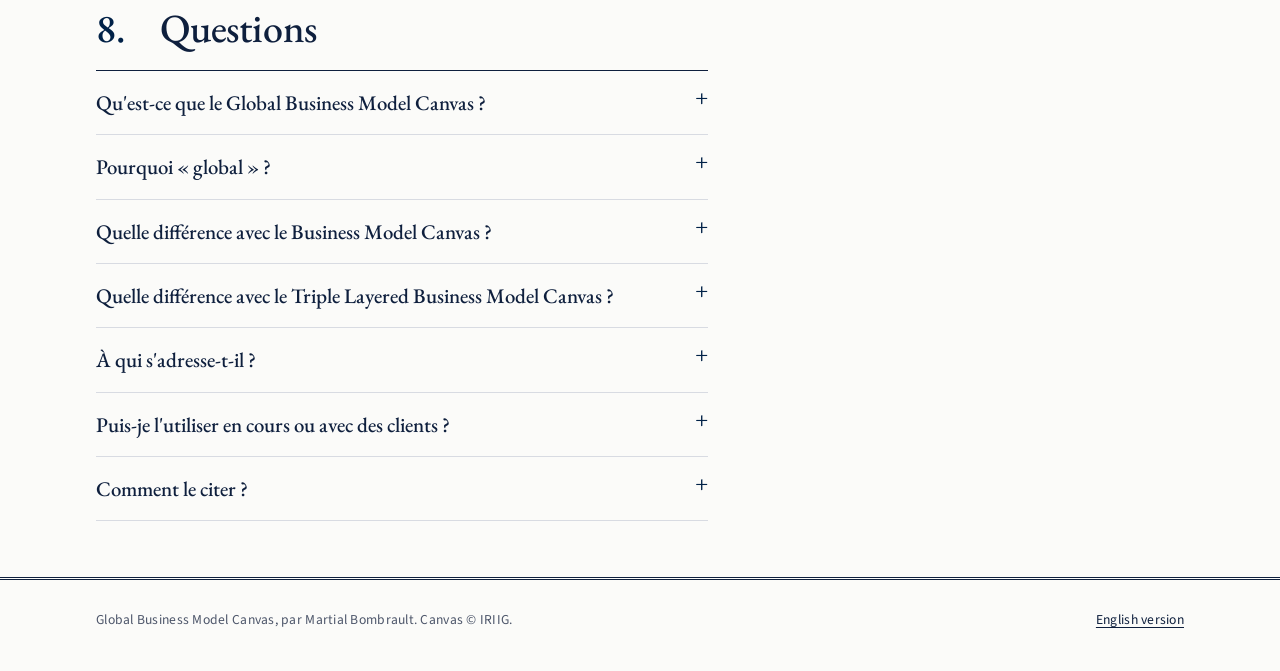
==== commit 3160296a: "New logo: euro, people and leaf for the three dimensions Masthead shows the three icons in the dimen" ====
--- a/fr/index.html
+++ b/fr/index.html
@@ -21,12 +21,17 @@
 <meta property="og:locale" content="fr_FR">
 <meta property="og:locale:alternate" content="en_GB">
 <meta name="twitter:card" content="summary_large_image">
-<link rel="icon" href="/favicon.svg" type="image/svg+xml">
+<link rel="icon" href="/favicon.ico?v=566c2ceb" sizes="32x32">
+<link rel="icon" href="/favicon.svg?v=2705e24f" type="image/svg+xml">
+<link rel="apple-touch-icon" href="/apple-touch-icon.png?v=3d58407d">
+<link rel="manifest" href="/site.webmanifest">
+<meta name="theme-color" content="#fbfbf9" media="(prefers-color-scheme: light)">
+<meta name="theme-color" content="#0c1322" media="(prefers-color-scheme: dark)">
 <link rel="alternate" type="text/plain" href="/llms.txt" title="LLM summary">
 <link rel="preconnect" href="https://fonts.googleapis.com">
 <link rel="preconnect" href="https://fonts.gstatic.com" crossorigin>
 <link rel="stylesheet" href="https://fonts.googleapis.com/css2?family=EB+Garamond:ital,wght@0,400;0,500;0,600;1,400;1,500&family=Source+Serif+4:ital,opsz,wght@0,8..60,400;0,8..60,600;1,8..60,400&family=Source+Sans+3:wght@400;500;600&display=swap">
-<link rel="stylesheet" href="/assets/style.css">
+<link rel="stylesheet" href="/assets/style.css?v=8ec44e17">
 <script type="application/ld+json">
 {
   "@context": "https://schema.org",
@@ -80,7 +85,7 @@
       "@type": "Person",
       "@id": "https://globalbusinessmodelcanvas.com/#martial-bombrault",
       "name": "Martial Bombrault",
-      "image": "https://globalbusinessmodelcanvas.com/assets/martial-bombrault.jpg",
+      "image": "https://globalbusinessmodelcanvas.com/assets/martial-bombrault.jpg?v=72e3117f",
       "jobTitle": "Directeur pédagogique",
       "description": "Directeur pédagogique de l'IRIIG à Lyon, référent pédagogique des MS Manager de Projet d'Innovation de l'ITECH Lyon et intervenant en stratégie d'entreprise à l'EDHEC Business School. Créateur du Global Business Model Canvas.",
       "worksFor": [
@@ -258,7 +263,7 @@
 
 <header class="wrap top">
   <a class="mark" href="/fr/" aria-label="Global Business Model Canvas, accueil">
-    <svg viewBox="0 0 32 32" aria-hidden="true"><rect x="1.5" y="1.5" width="29" height="29" rx="3" fill="none" stroke="currentColor" stroke-width="3"/><rect x="7" y="7.5" width="18" height="4" rx="1" fill="var(--eco)"/><rect x="7" y="14" width="18" height="4" rx="1" fill="var(--soc)"/><rect x="7" y="20.5" width="18" height="4" rx="1" fill="var(--env)"/></svg>
+    <svg class="mark-icons" viewBox="0 0 80 24" aria-hidden="true" focusable="false"><g transform="translate(0 0) scale(1)"><circle cx="12" cy="12" r="9.6" fill="var(--eco)"/><path d="M16.68 8.36A4.9 4.9 0 1 0 16.68 15.64" fill="none" stroke="var(--paper)" stroke-width="1.9" stroke-linecap="round"/><path d="M6.6 10.4H12.6M6.6 13.6H12.6" stroke="var(--paper)" stroke-width="1.6" stroke-linecap="round"/></g><g transform="translate(28 0) scale(1)"><g fill="var(--soc)"><circle cx="9" cy="7.4" r="3.5"/><path d="M2.4 20.6c0-4.1 2.95-7.4 6.6-7.4s6.6 3.3 6.6 7.4z"/><circle cx="17.1" cy="8.9" r="2.8"/><path d="M14.7 13.7c.75-.4 1.55-.6 2.4-.6 2.95 0 5.1 2.65 5.1 6.2v1.3h-5.2c0-2.6-.8-5-2.3-6.9z"/></g></g><g transform="translate(56 0) scale(1)"><path d="M4 20C4 10.6 10.4 4 20.2 4c0 9.8-6.3 16-16.2 16z" fill="var(--env)"/><path d="M5.3 18.7L14.2 9.8" stroke="var(--paper)" stroke-width="1.6" stroke-linecap="round"/></g></svg>
     <span class="mark-full">Global Business Model Canvas</span><span class="mark-short">GBMC</span>
   </a>
   <nav aria-label="Sections">
@@ -275,7 +280,7 @@
     <p class="eyebrow">Conception de business models · Un cadre d'analyse</p>
     <h1>Global Business Model Canvas</h1>
     <p class="tagline">Un canvas, trois dimensions : <span class="e">économique</span>, <span class="s">sociétale</span>, <span class="v">environnementale</span>.</p>
-    <p class="byline"><img class="avatar" src="/assets/martial-bombrault-avatar.jpg" alt="" width="40" height="40"><span><strong>Martial Bombrault</strong><span class="affil">IRIIG, Lyon · ITECH Lyon · EDHEC Business School</span></span></p>
+    <p class="byline"><img class="avatar" src="/assets/martial-bombrault-avatar.jpg?v=955475de" alt="" width="40" height="40"><span><strong>Martial Bombrault</strong><span class="affil">IRIIG, Lyon · ITECH Lyon · EDHEC Business School</span></span></p>
     <div class="abstract">
       <p class="abstract-label">Résumé</p>
       <p class="lede">Le Global Business Model Canvas (GBMC) est un outil de modélisation d'affaires sur une page qui représente la façon dont une organisation crée, délivre et capte de la valeur, et lit cette valeur dans sa totalité. Global au sens de <em>complet</em>, et non de mondial : chaque bloc clé est examiné pour ce qu'il signifie pour l'économie de l'entreprise, pour la société et pour l'environnement.</p>
@@ -498,7 +503,7 @@
         <p><a href="https://www.linkedin.com/in/bombraultmartial/" rel="me noopener" target="_blank">Contacter Martial Bombrault sur LinkedIn</a></p>
       </div>
       <div class="author-side">
-        <img class="portrait" src="/assets/martial-bombrault.jpg" alt="Portrait de Martial Bombrault" width="640" height="640" loading="lazy">
+        <img class="portrait" src="/assets/martial-bombrault.jpg?v=72e3117f" alt="Portrait de Martial Bombrault" width="640" height="640" loading="lazy">
         <dl class="facts">
         <div><dt>Aujourd'hui dans trois écoles</dt>
           <dd><ul class="schools">
@@ -575,6 +580,6 @@
   </div>
 </footer>
 
-<script src="/assets/canvas.js" defer></script>
+<script src="/assets/canvas.js?v=eb390b51" defer></script>
 </body>
 </html>
--- a/assets/style.css
+++ b/assets/style.css
@@ -296,7 +296,7 @@
   font-variant: small-caps; text-transform: lowercase; gap: 12px; }
 .mark-full { font-variant: small-caps; }
 .mark-short { display: none; }
-.mark svg { width: 24px; height: 24px; }
+.mark svg.mark-icons { width: 70px; height: 21px; flex: none; }
 .top nav { gap: 22px; align-items: center; }
 .top nav a { font-family: var(--ui); font-size: 0.82rem; letter-spacing: 0.12em; text-transform: uppercase; color: var(--ink-soft); }
 .lang { border: 0; border-left: 1px solid var(--rule); border-radius: 0; padding: 0 0 0 18px; }
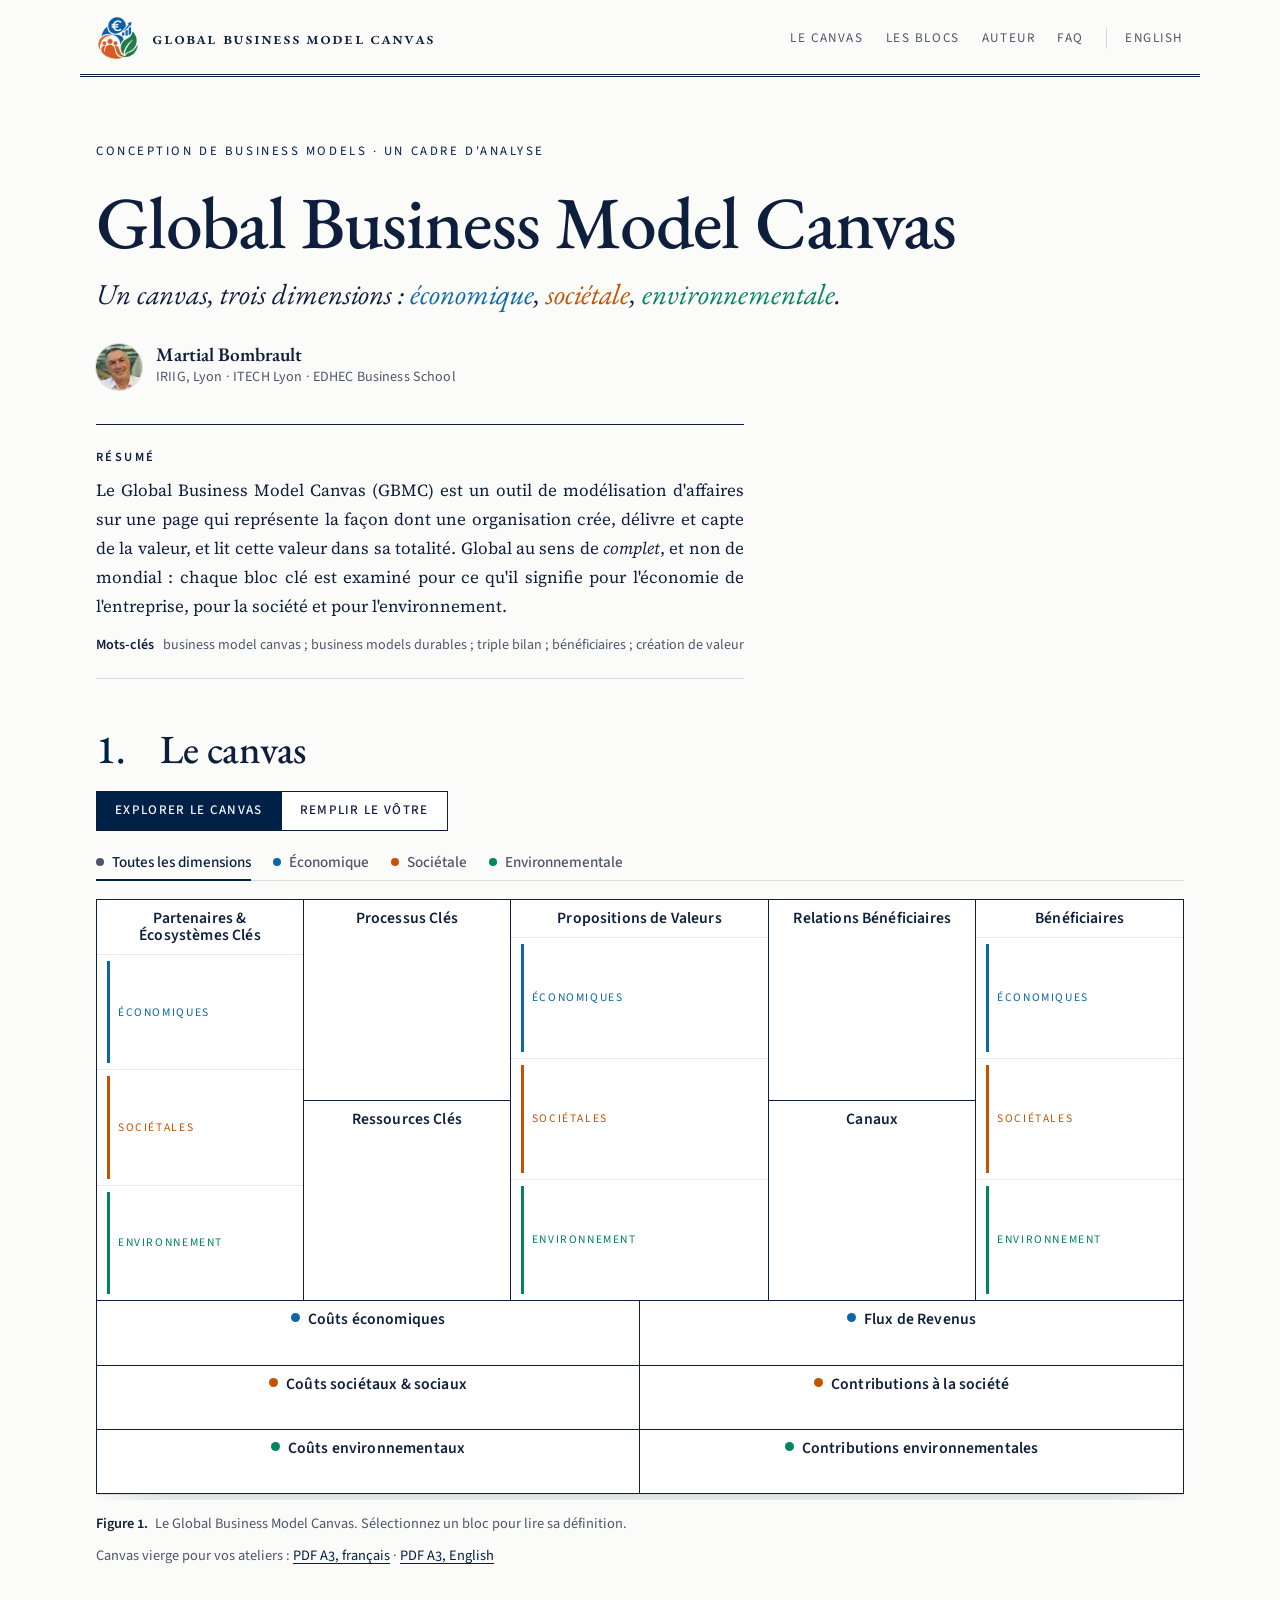
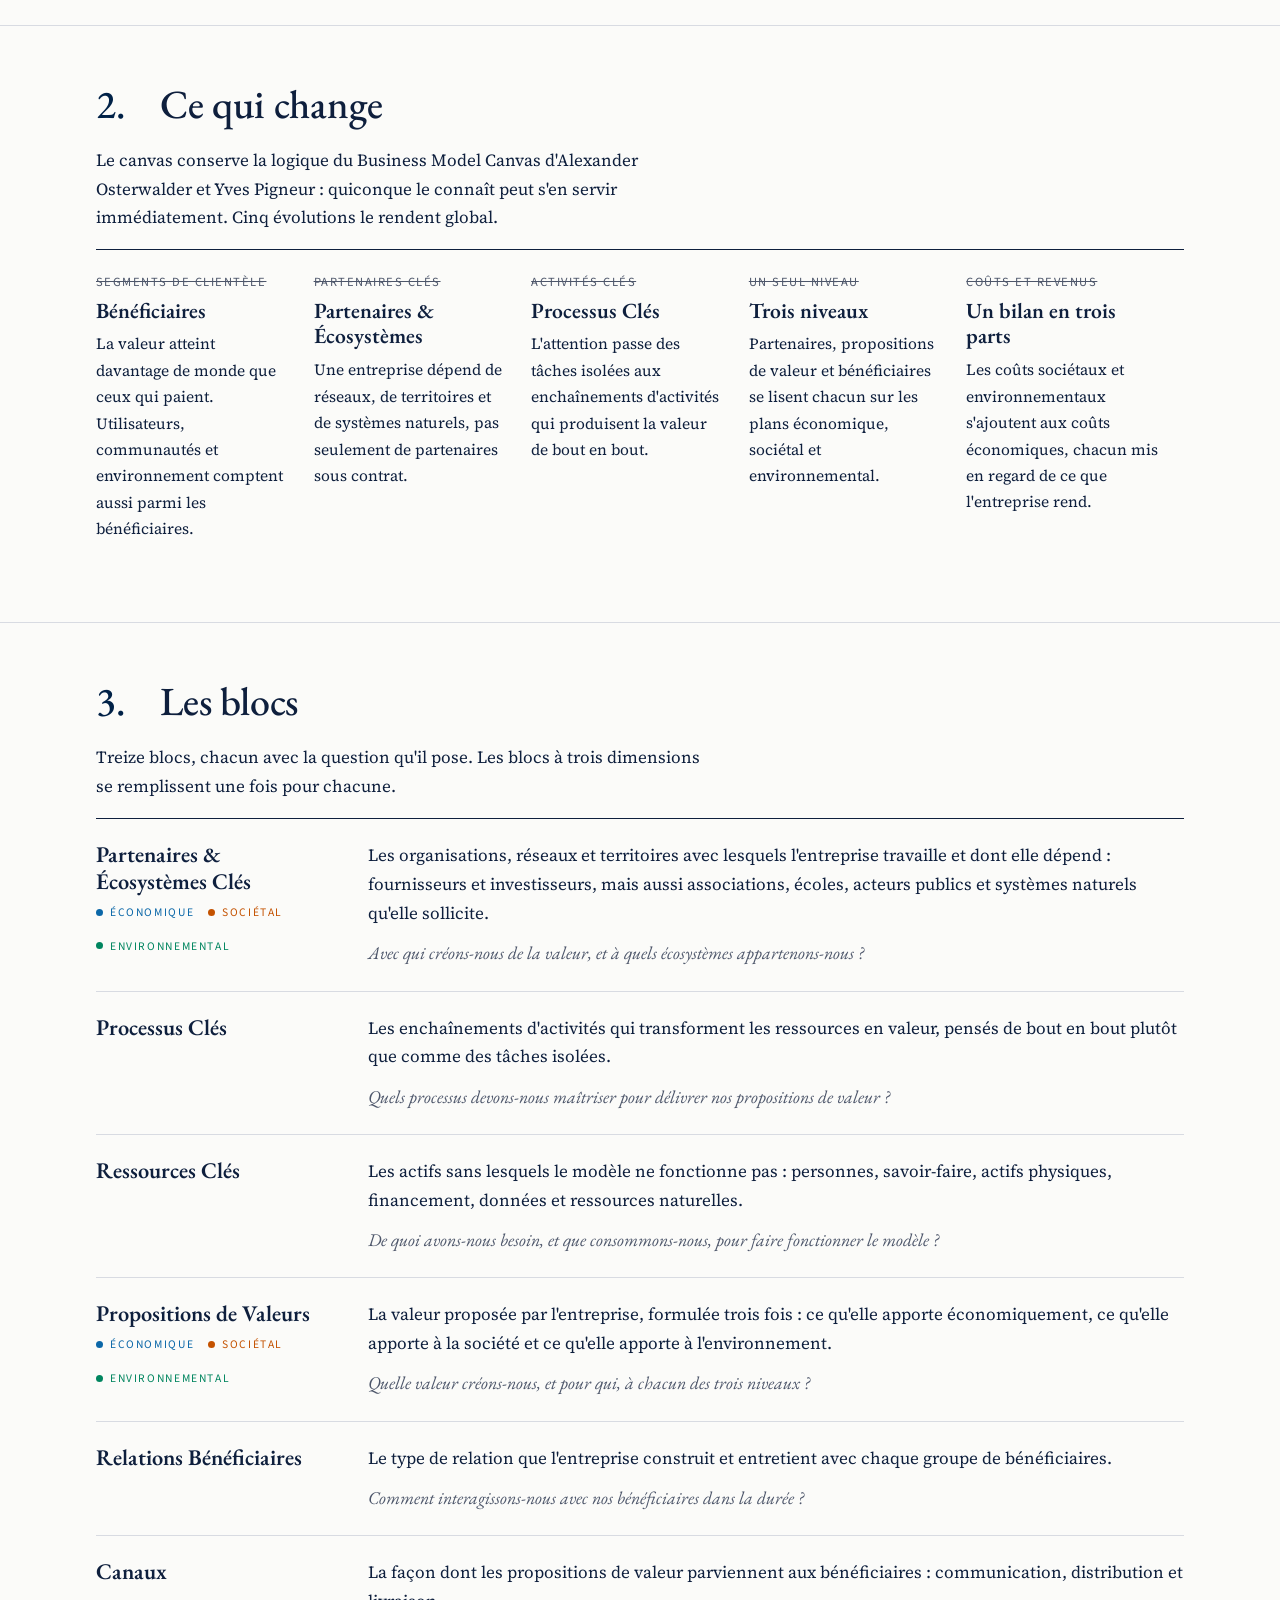
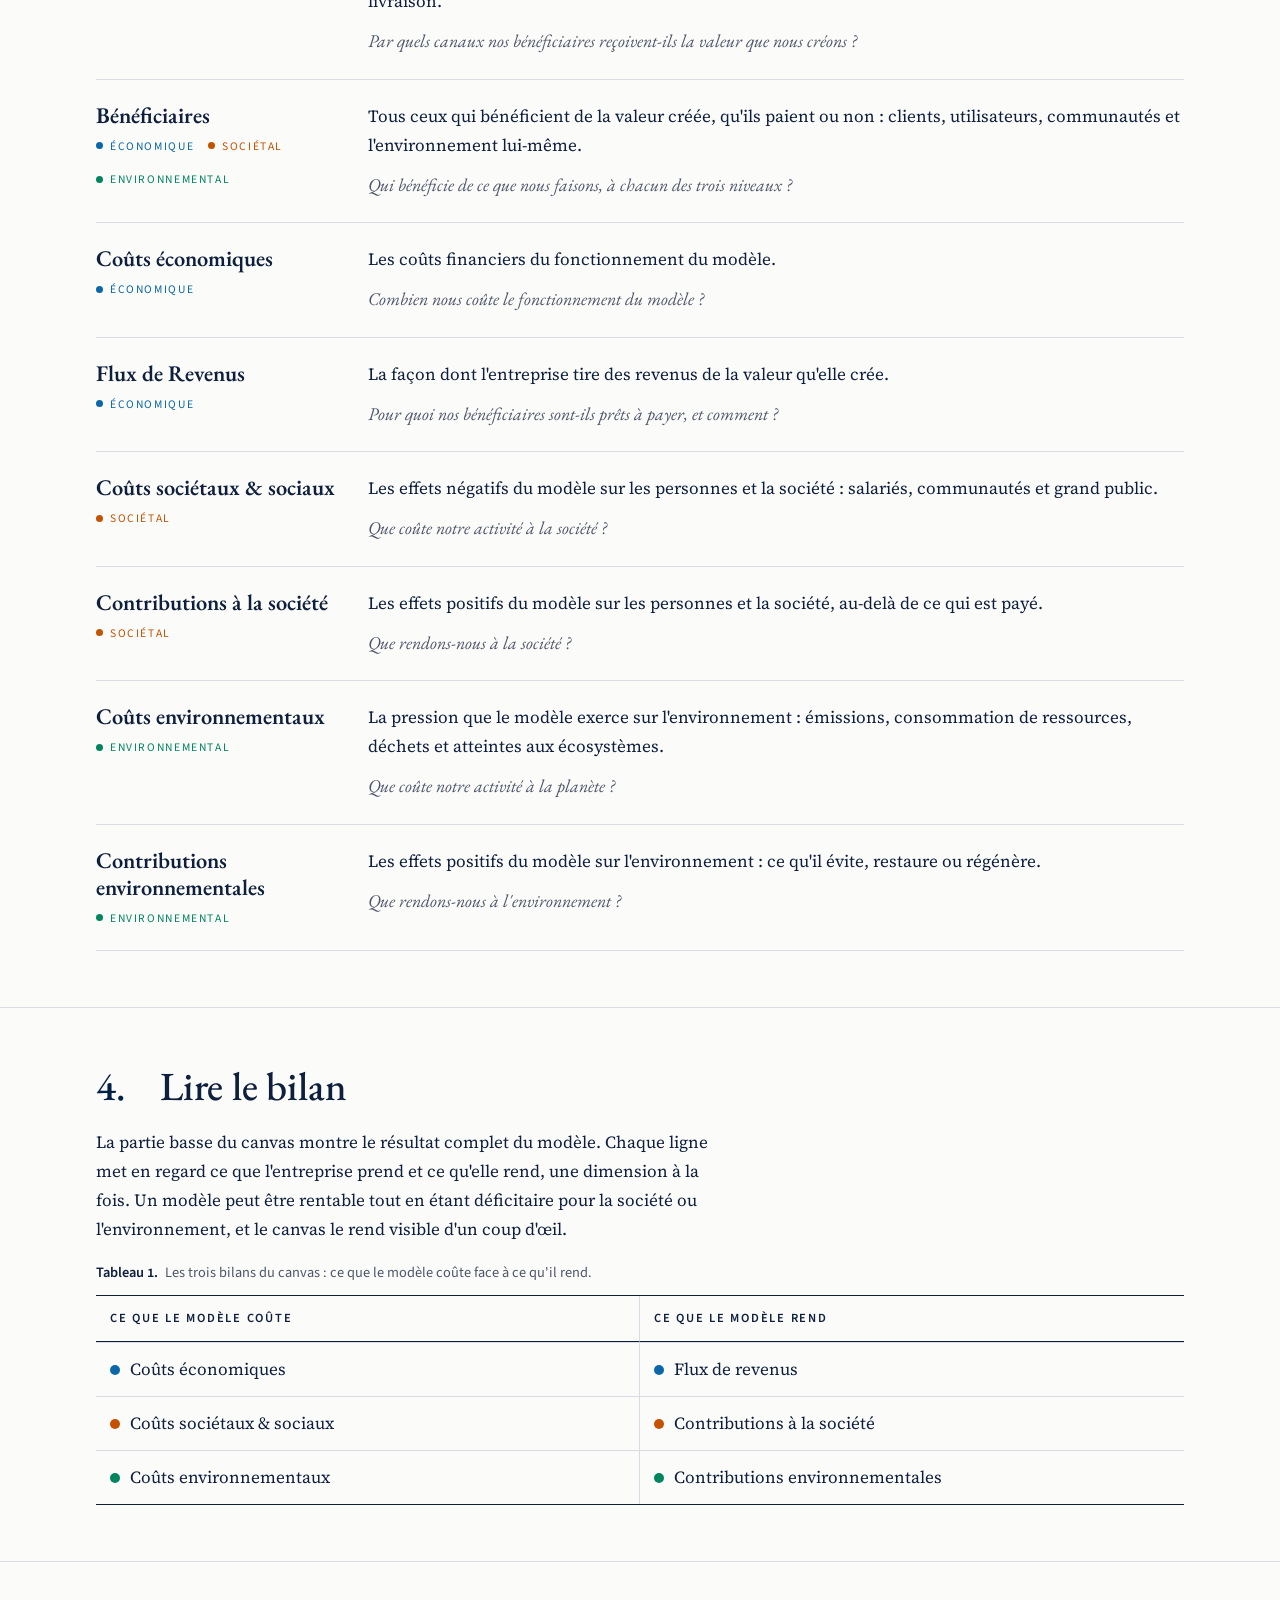
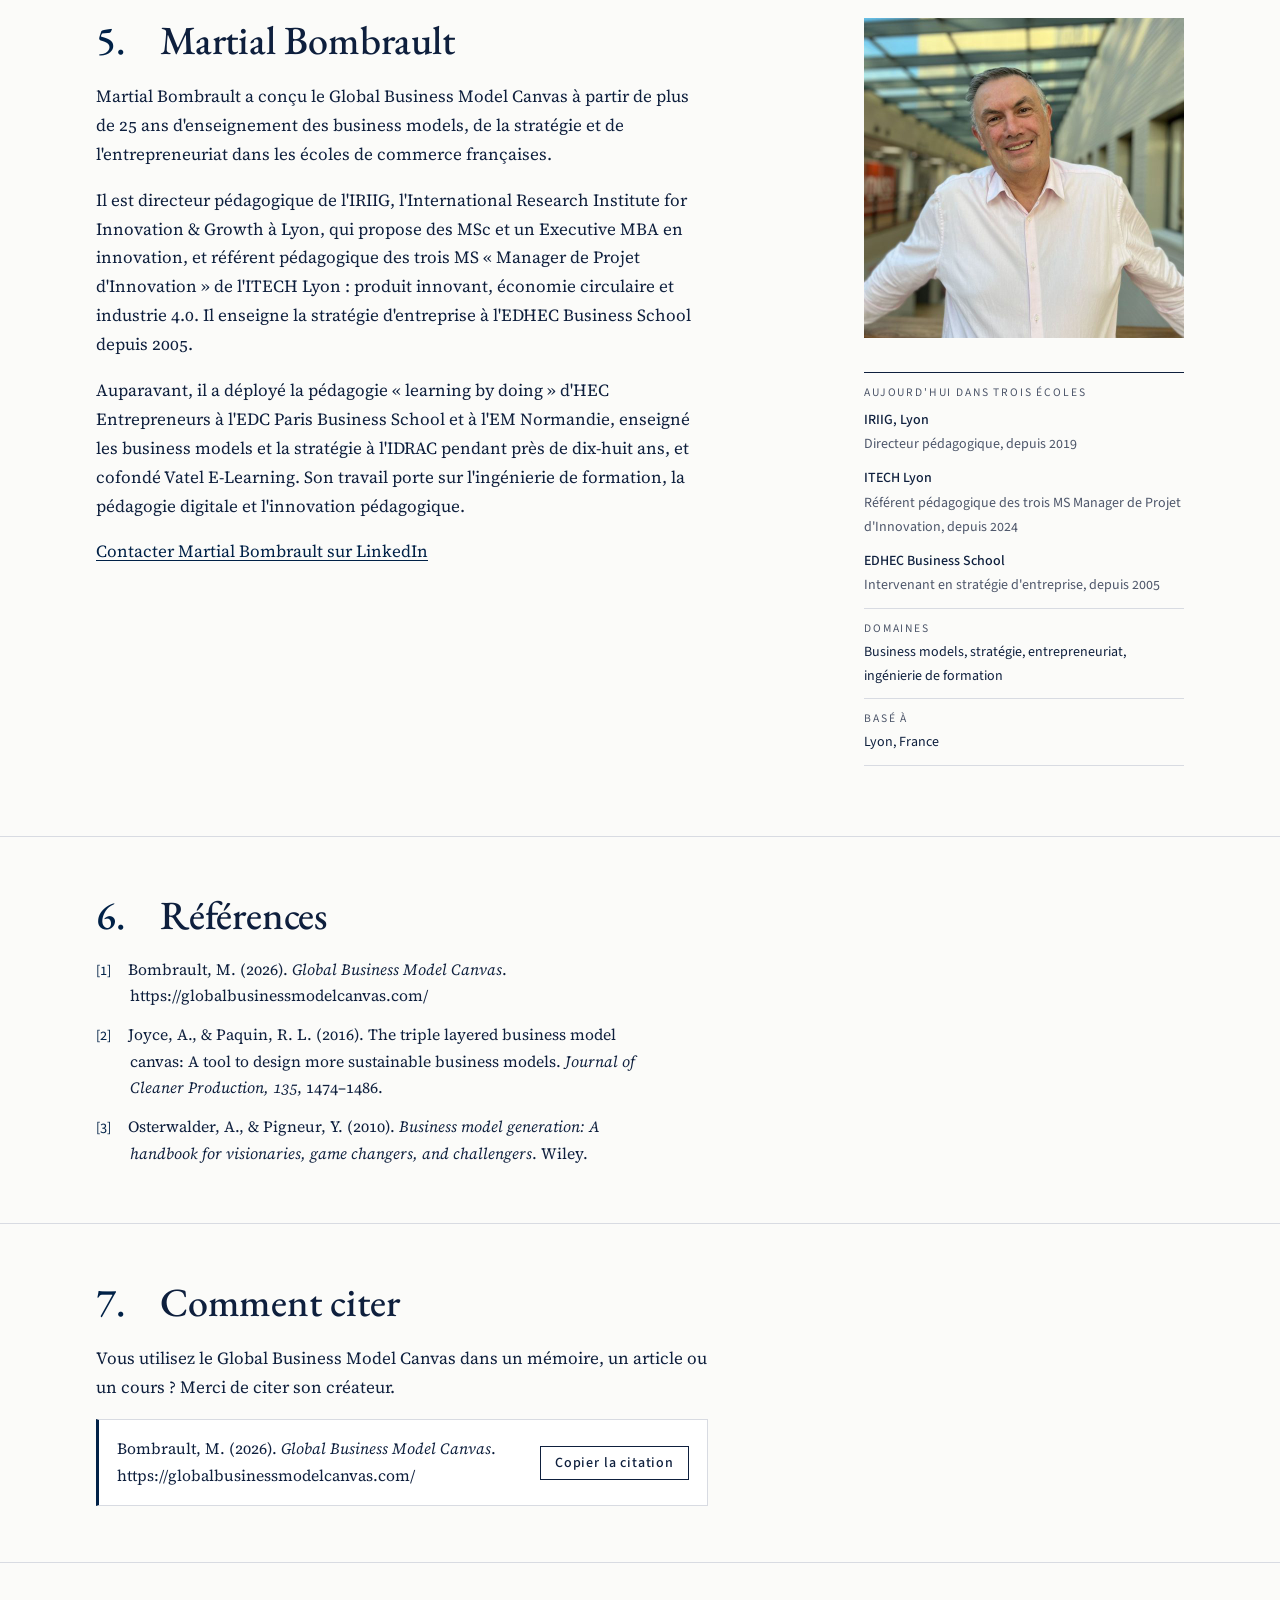
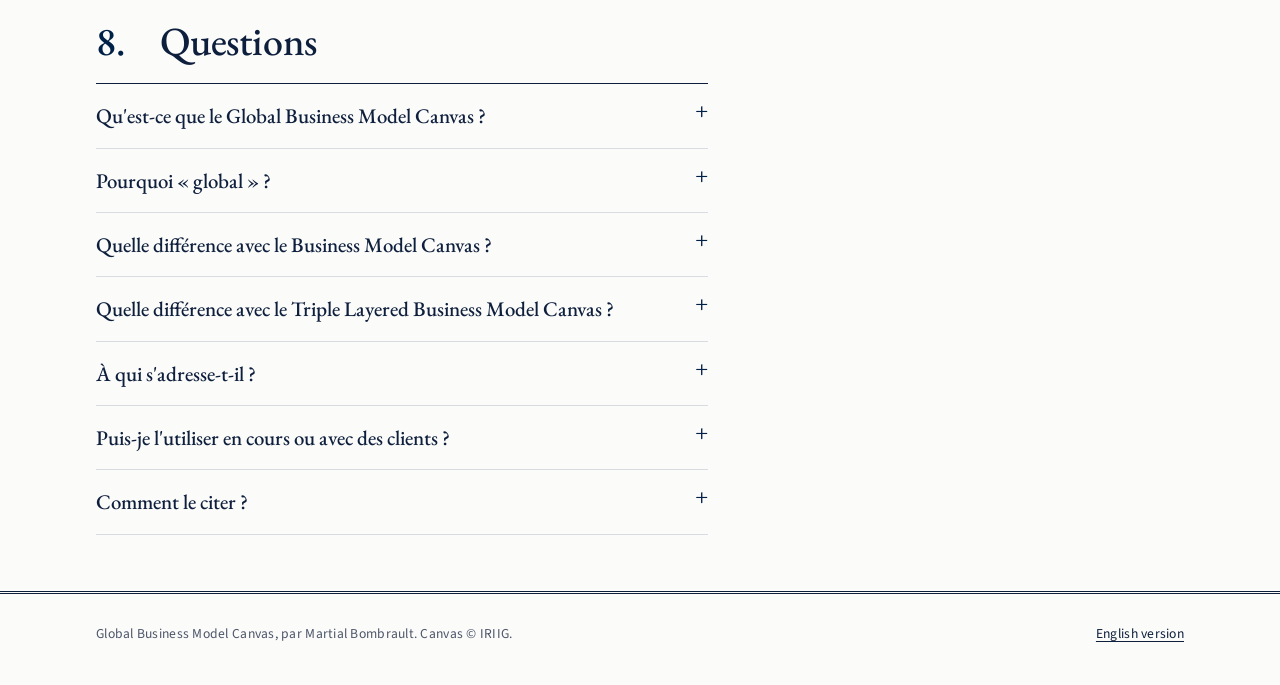
==== commit 69491f98: "Use the new illustrated logo Background removed and edges cleaned for light and dark pages. Masthead" ====
--- a/fr/index.html
+++ b/fr/index.html
@@ -21,9 +21,10 @@
 <meta property="og:locale" content="fr_FR">
 <meta property="og:locale:alternate" content="en_GB">
 <meta name="twitter:card" content="summary_large_image">
-<link rel="icon" href="/favicon.ico?v=566c2ceb" sizes="32x32">
-<link rel="icon" href="/favicon.svg?v=2705e24f" type="image/svg+xml">
-<link rel="apple-touch-icon" href="/apple-touch-icon.png?v=3d58407d">
+<link rel="icon" href="/favicon.ico?v=3b1df539" sizes="48x48">
+<link rel="icon" href="/favicon-32.png?v=e8d03435" type="image/png" sizes="32x32">
+<link rel="icon" href="/favicon-16.png?v=7f84a90d" type="image/png" sizes="16x16">
+<link rel="apple-touch-icon" href="/apple-touch-icon.png?v=71dd7cd6">
 <link rel="manifest" href="/site.webmanifest">
 <meta name="theme-color" content="#fbfbf9" media="(prefers-color-scheme: light)">
 <meta name="theme-color" content="#0c1322" media="(prefers-color-scheme: dark)">
@@ -31,7 +32,7 @@
 <link rel="preconnect" href="https://fonts.googleapis.com">
 <link rel="preconnect" href="https://fonts.gstatic.com" crossorigin>
 <link rel="stylesheet" href="https://fonts.googleapis.com/css2?family=EB+Garamond:ital,wght@0,400;0,500;0,600;1,400;1,500&family=Source+Serif+4:ital,opsz,wght@0,8..60,400;0,8..60,600;1,8..60,400&family=Source+Sans+3:wght@400;500;600&display=swap">
-<link rel="stylesheet" href="/assets/style.css?v=8ec44e17">
+<link rel="stylesheet" href="/assets/style.css?v=f90c6246">
 <script type="application/ld+json">
 {
   "@context": "https://schema.org",
@@ -263,7 +264,7 @@
 
 <header class="wrap top">
   <a class="mark" href="/fr/" aria-label="Global Business Model Canvas, accueil">
-    <svg class="mark-icons" viewBox="0 0 80 24" aria-hidden="true" focusable="false"><g transform="translate(0 0) scale(1)"><circle cx="12" cy="12" r="9.6" fill="var(--eco)"/><path d="M16.68 8.36A4.9 4.9 0 1 0 16.68 15.64" fill="none" stroke="var(--paper)" stroke-width="1.9" stroke-linecap="round"/><path d="M6.6 10.4H12.6M6.6 13.6H12.6" stroke="var(--paper)" stroke-width="1.6" stroke-linecap="round"/></g><g transform="translate(28 0) scale(1)"><g fill="var(--soc)"><circle cx="9" cy="7.4" r="3.5"/><path d="M2.4 20.6c0-4.1 2.95-7.4 6.6-7.4s6.6 3.3 6.6 7.4z"/><circle cx="17.1" cy="8.9" r="2.8"/><path d="M14.7 13.7c.75-.4 1.55-.6 2.4-.6 2.95 0 5.1 2.65 5.1 6.2v1.3h-5.2c0-2.6-.8-5-2.3-6.9z"/></g></g><g transform="translate(56 0) scale(1)"><path d="M4 20C4 10.6 10.4 4 20.2 4c0 9.8-6.3 16-16.2 16z" fill="var(--env)"/><path d="M5.3 18.7L14.2 9.8" stroke="var(--paper)" stroke-width="1.6" stroke-linecap="round"/></g></svg>
+    <img class="mark-logo" src="/assets/logo.png?v=72eee960" alt="" width="44" height="44">
     <span class="mark-full">Global Business Model Canvas</span><span class="mark-short">GBMC</span>
   </a>
   <nav aria-label="Sections">
--- a/assets/style.css
+++ b/assets/style.css
@@ -296,7 +296,7 @@
   font-variant: small-caps; text-transform: lowercase; gap: 12px; }
 .mark-full { font-variant: small-caps; }
 .mark-short { display: none; }
-.mark svg.mark-icons { width: 70px; height: 21px; flex: none; }
+.mark-logo { width: 44px; height: 44px; flex: none; display: block; }
 .top nav { gap: 22px; align-items: center; }
 .top nav a { font-family: var(--ui); font-size: 0.82rem; letter-spacing: 0.12em; text-transform: uppercase; color: var(--ink-soft); }
 .lang { border: 0; border-left: 1px solid var(--rule); border-radius: 0; padding: 0 0 0 18px; }
@@ -486,3 +486,5 @@
   border: 1px solid var(--rule-strong); background: var(--surface); color: var(--ink); }
 .sheet-actions .primary { background: var(--ink); color: var(--paper); }
 @media print { .sheet, .sheet-backdrop { display: none !important; } }
+
+@media screen and (max-width: 760px) { .mark-logo { width: 38px; height: 38px; } }
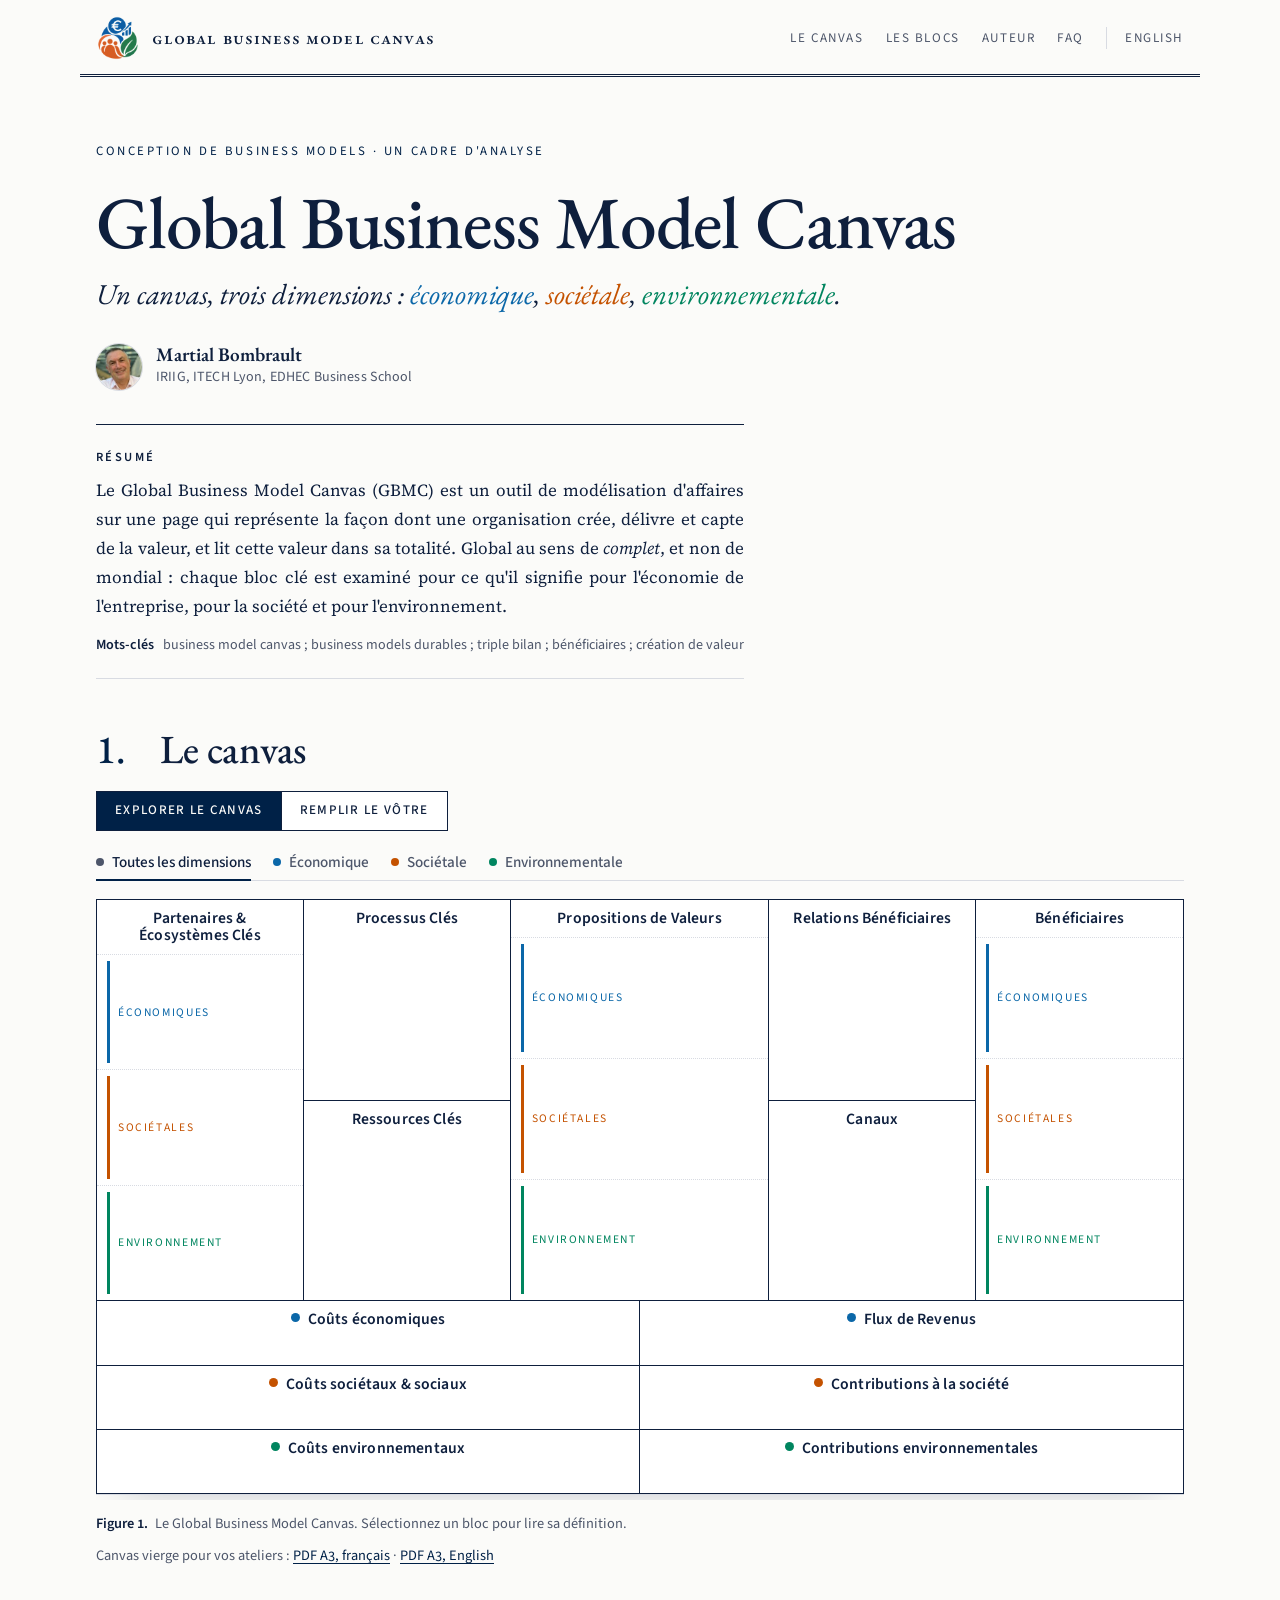
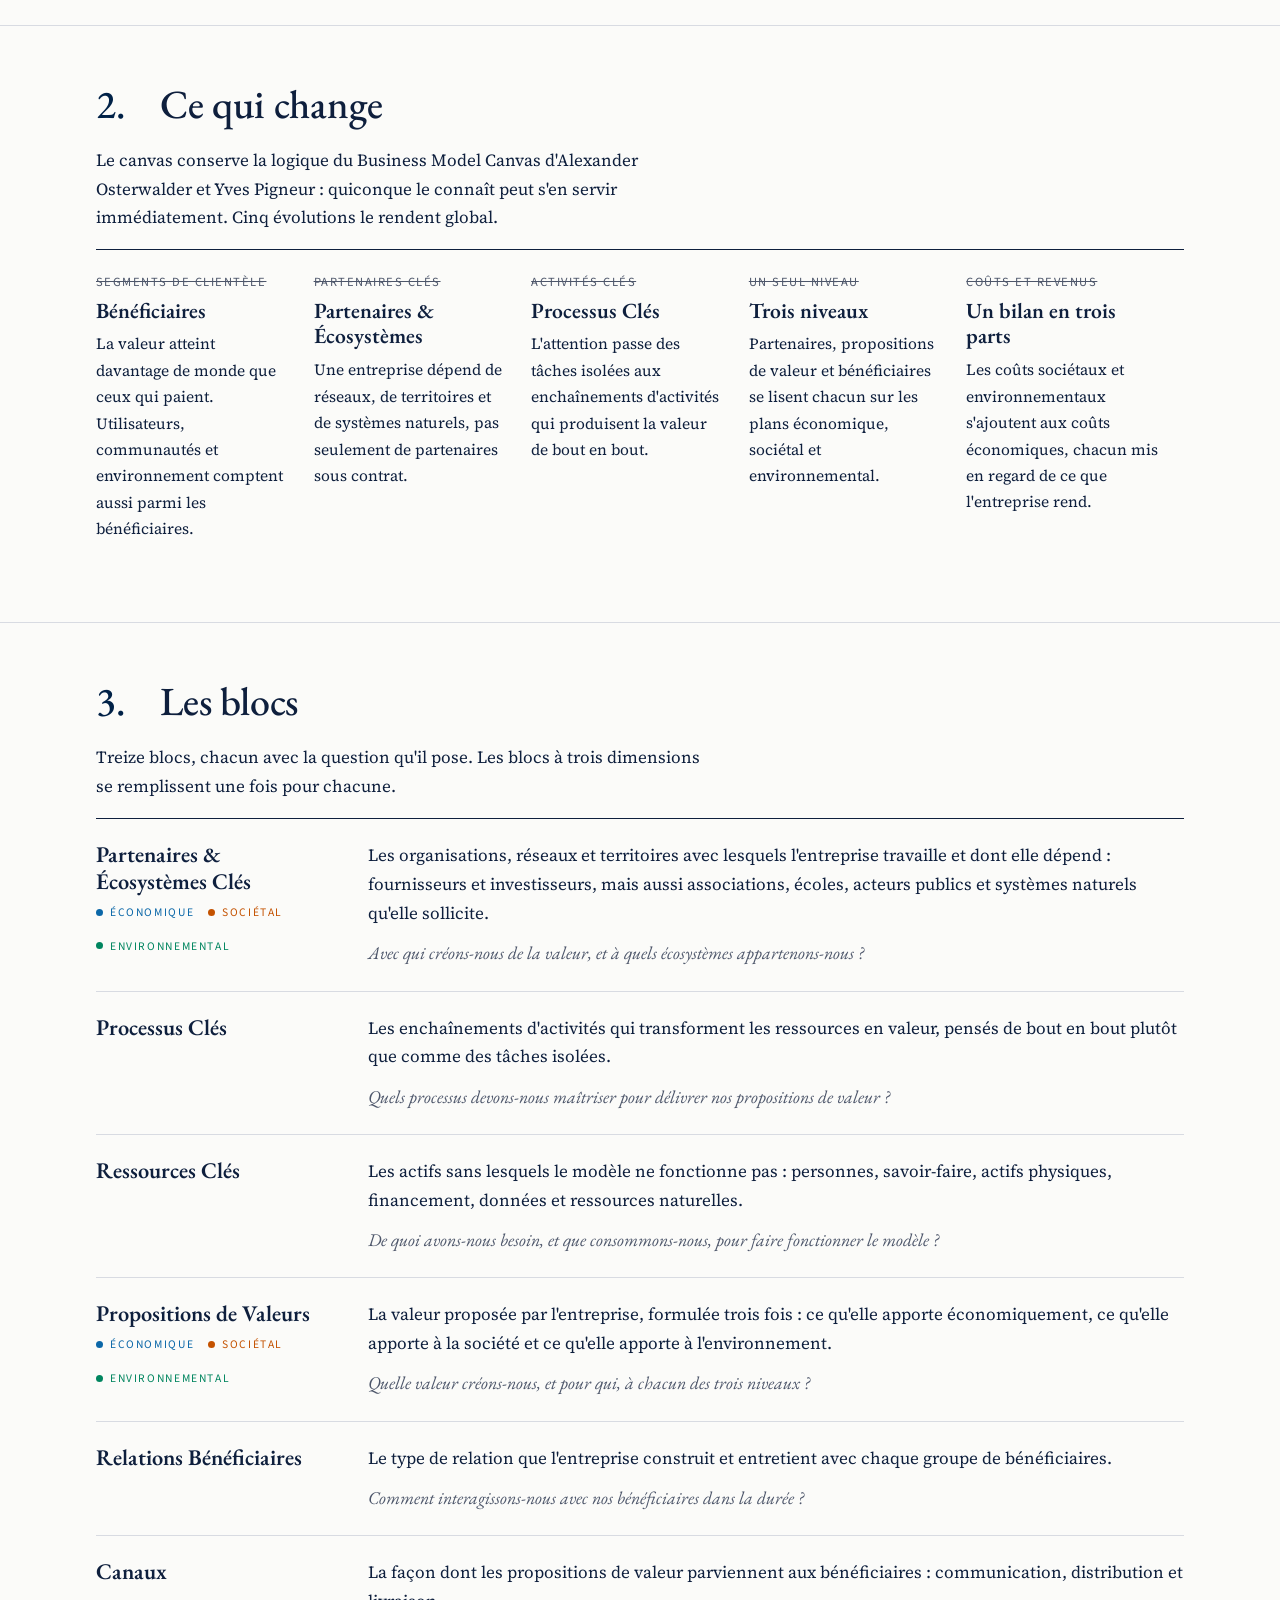
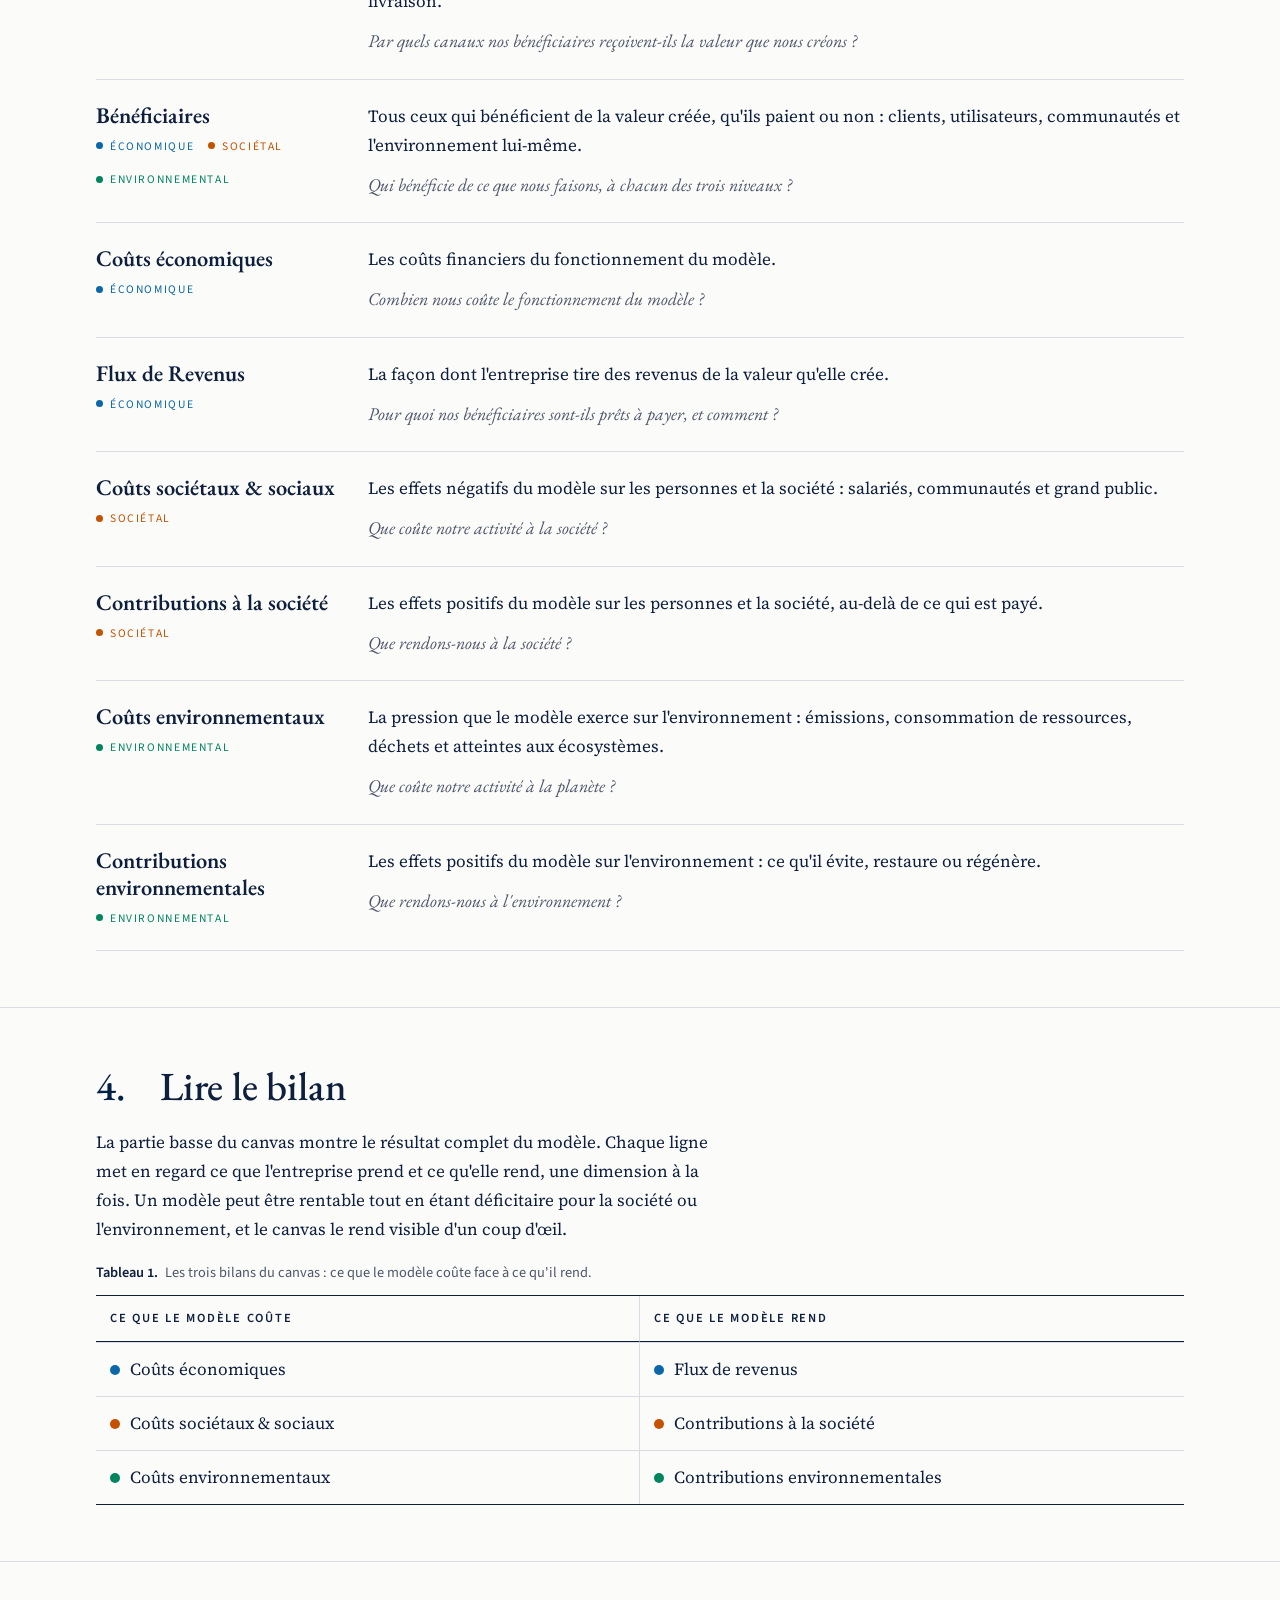
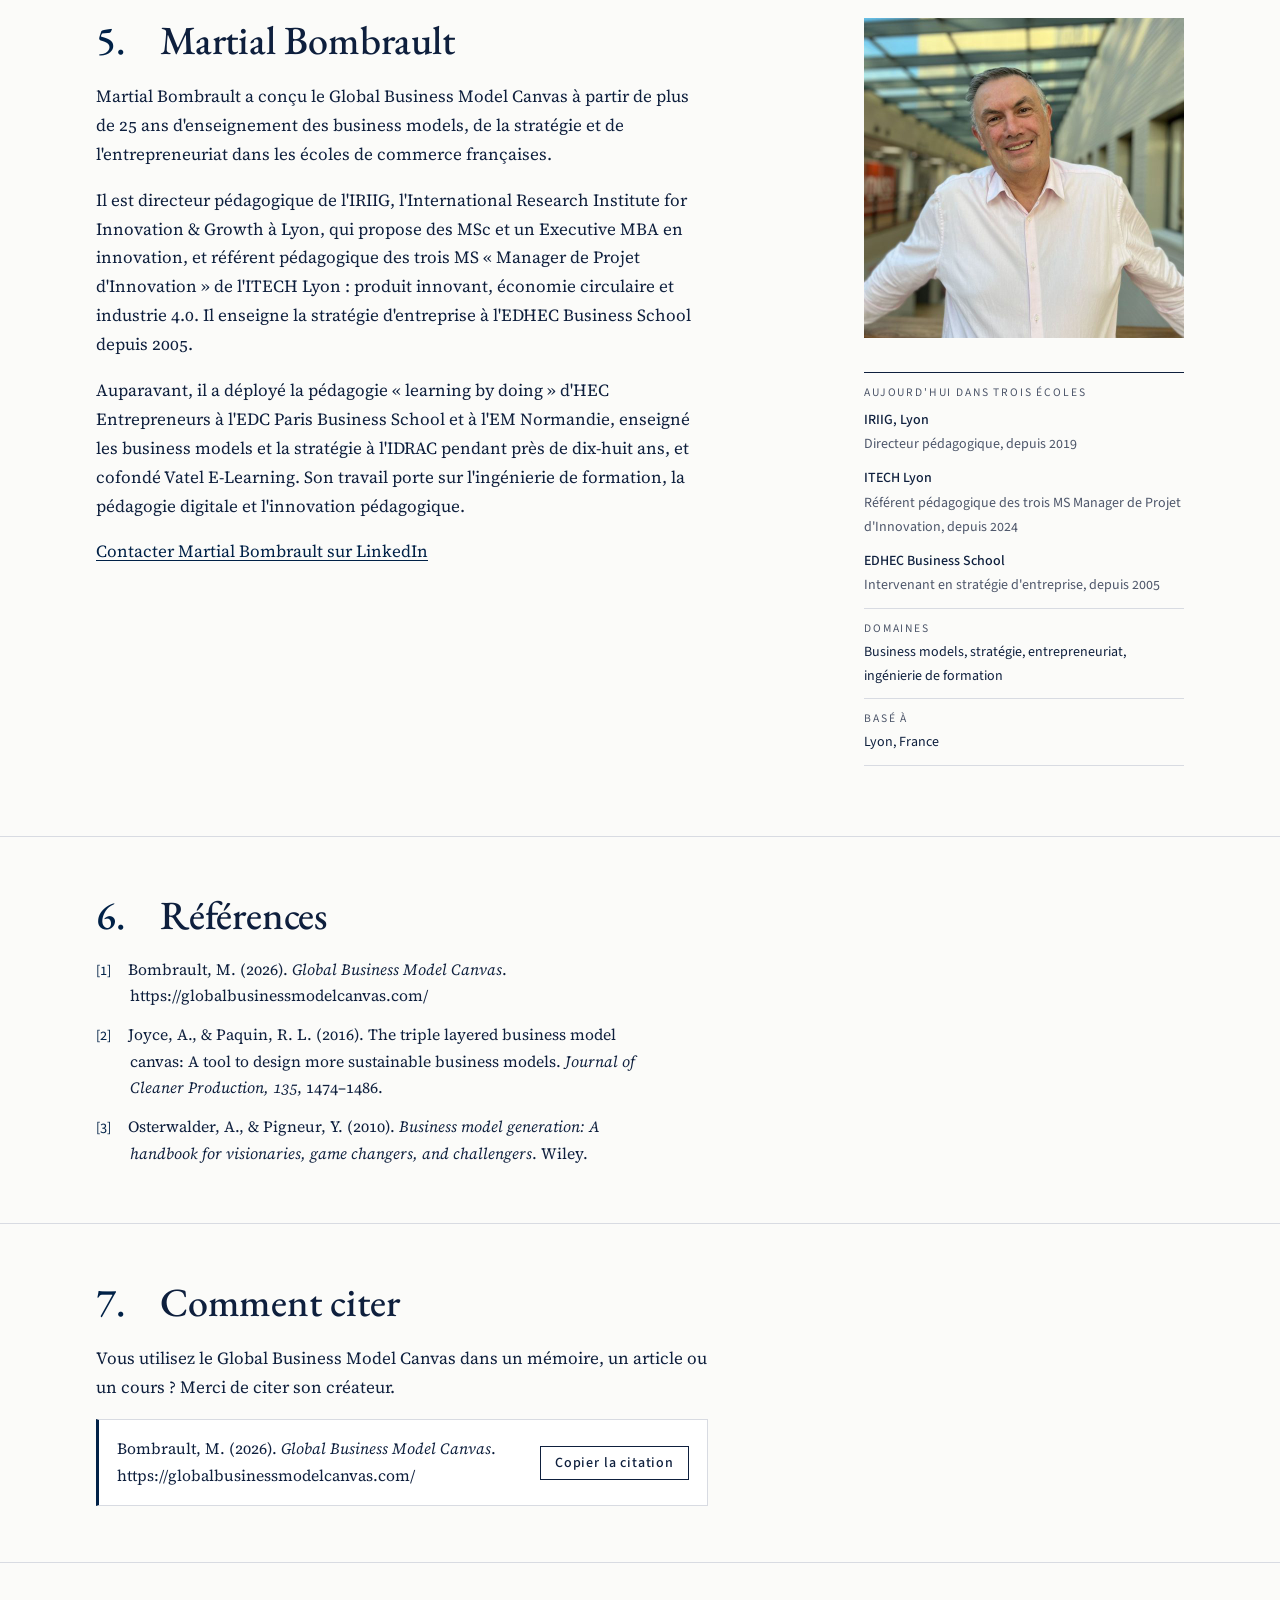
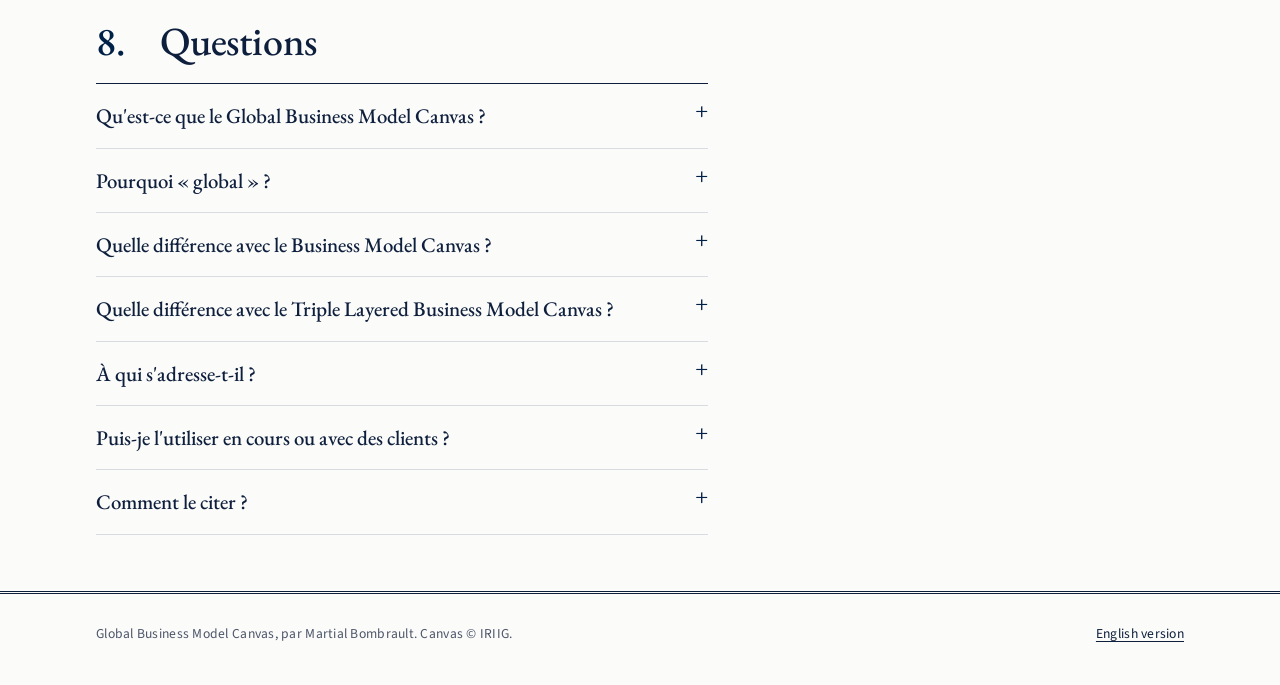
==== commit f83f85d4: "Simplify author affiliations line Co-Authored-By: Claude Opus 5.5 <noreply@anthropic.com> Claude-Ses" ====
--- a/fr/index.html
+++ b/fr/index.html
@@ -281,7 +281,7 @@
     <p class="eyebrow">Conception de business models · Un cadre d'analyse</p>
     <h1>Global Business Model Canvas</h1>
     <p class="tagline">Un canvas, trois dimensions : <span class="e">économique</span>, <span class="s">sociétale</span>, <span class="v">environnementale</span>.</p>
-    <p class="byline"><img class="avatar" src="/assets/martial-bombrault-avatar.jpg?v=955475de" alt="" width="40" height="40"><span><strong>Martial Bombrault</strong><span class="affil">IRIIG, Lyon · ITECH Lyon · EDHEC Business School</span></span></p>
+    <p class="byline"><img class="avatar" src="/assets/martial-bombrault-avatar.jpg?v=955475de" alt="" width="40" height="40"><span><strong>Martial Bombrault</strong><span class="affil">IRIIG, ITECH Lyon, EDHEC Business School</span></span></p>
     <div class="abstract">
       <p class="abstract-label">Résumé</p>
       <p class="lede">Le Global Business Model Canvas (GBMC) est un outil de modélisation d'affaires sur une page qui représente la façon dont une organisation crée, délivre et capte de la valeur, et lit cette valeur dans sa totalité. Global au sens de <em>complet</em>, et non de mondial : chaque bloc clé est examiné pour ce qu'il signifie pour l'économie de l'entreprise, pour la société et pour l'environnement.</p>
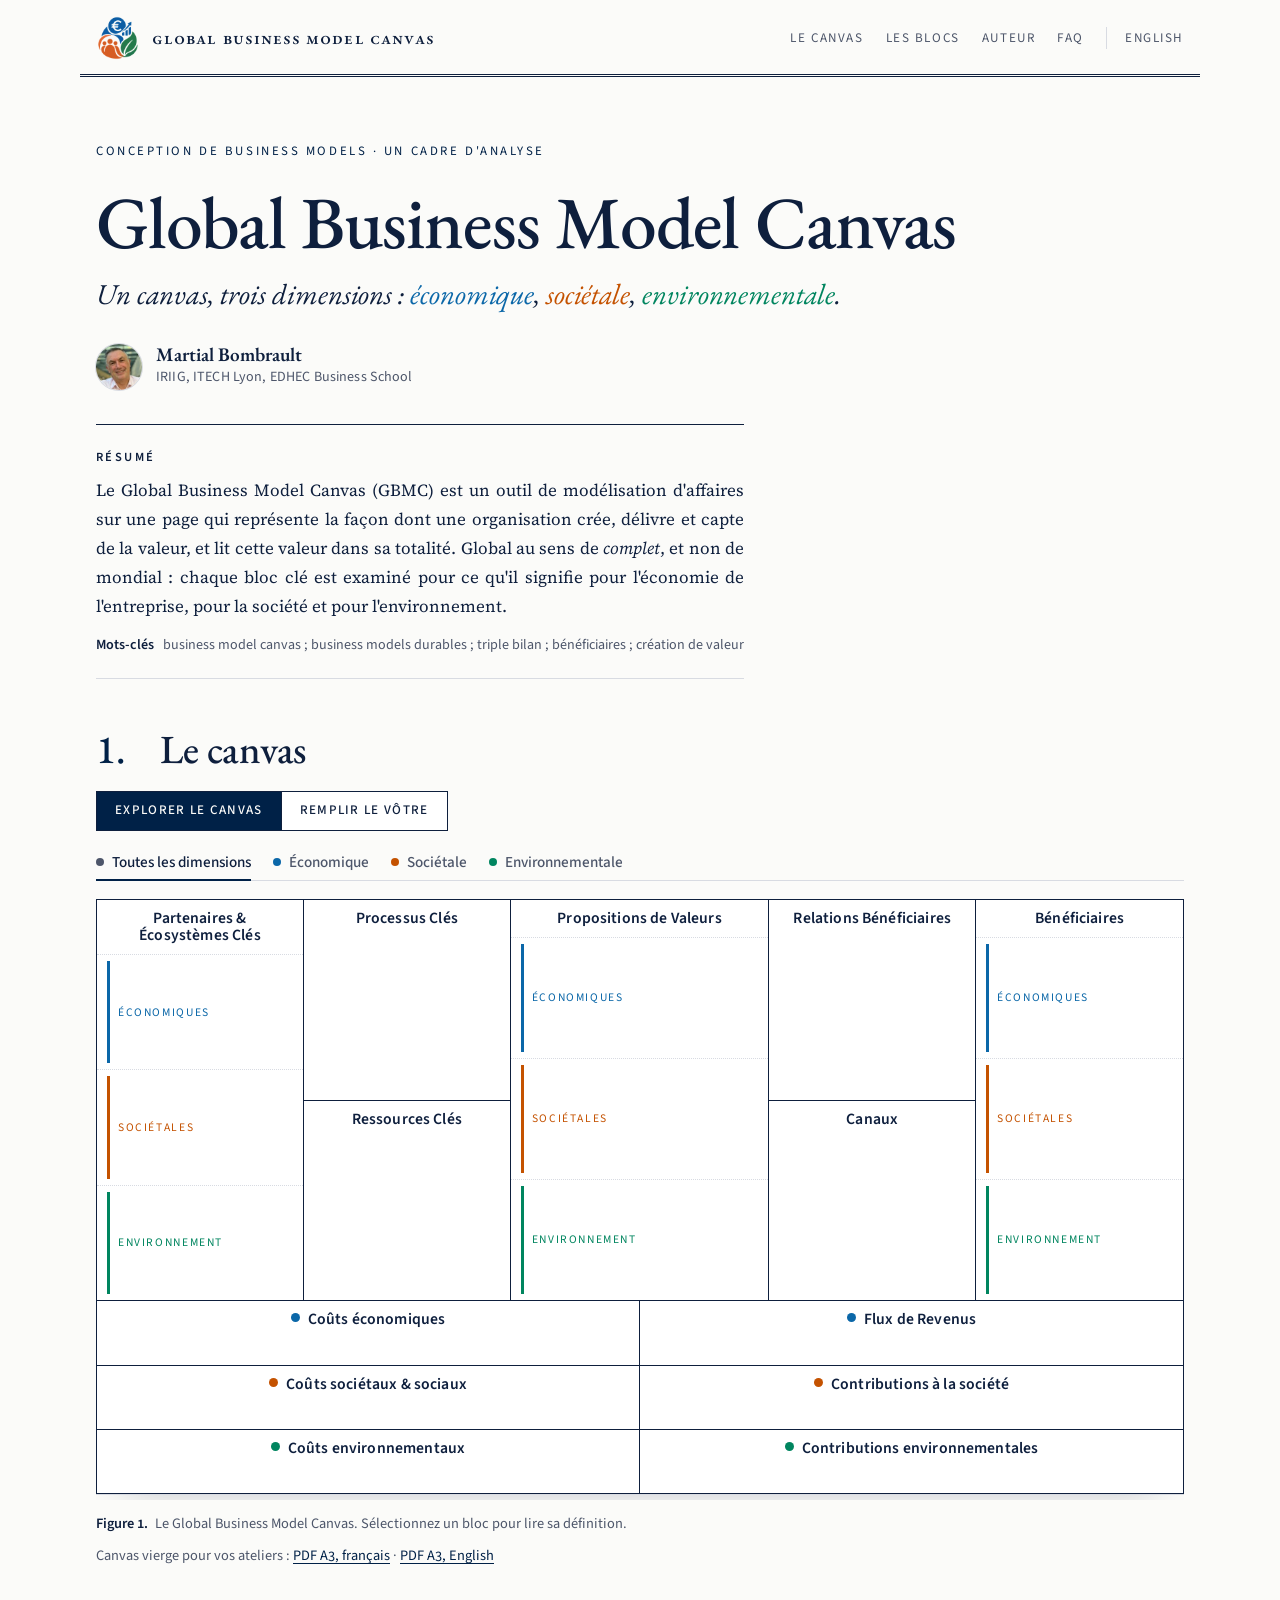
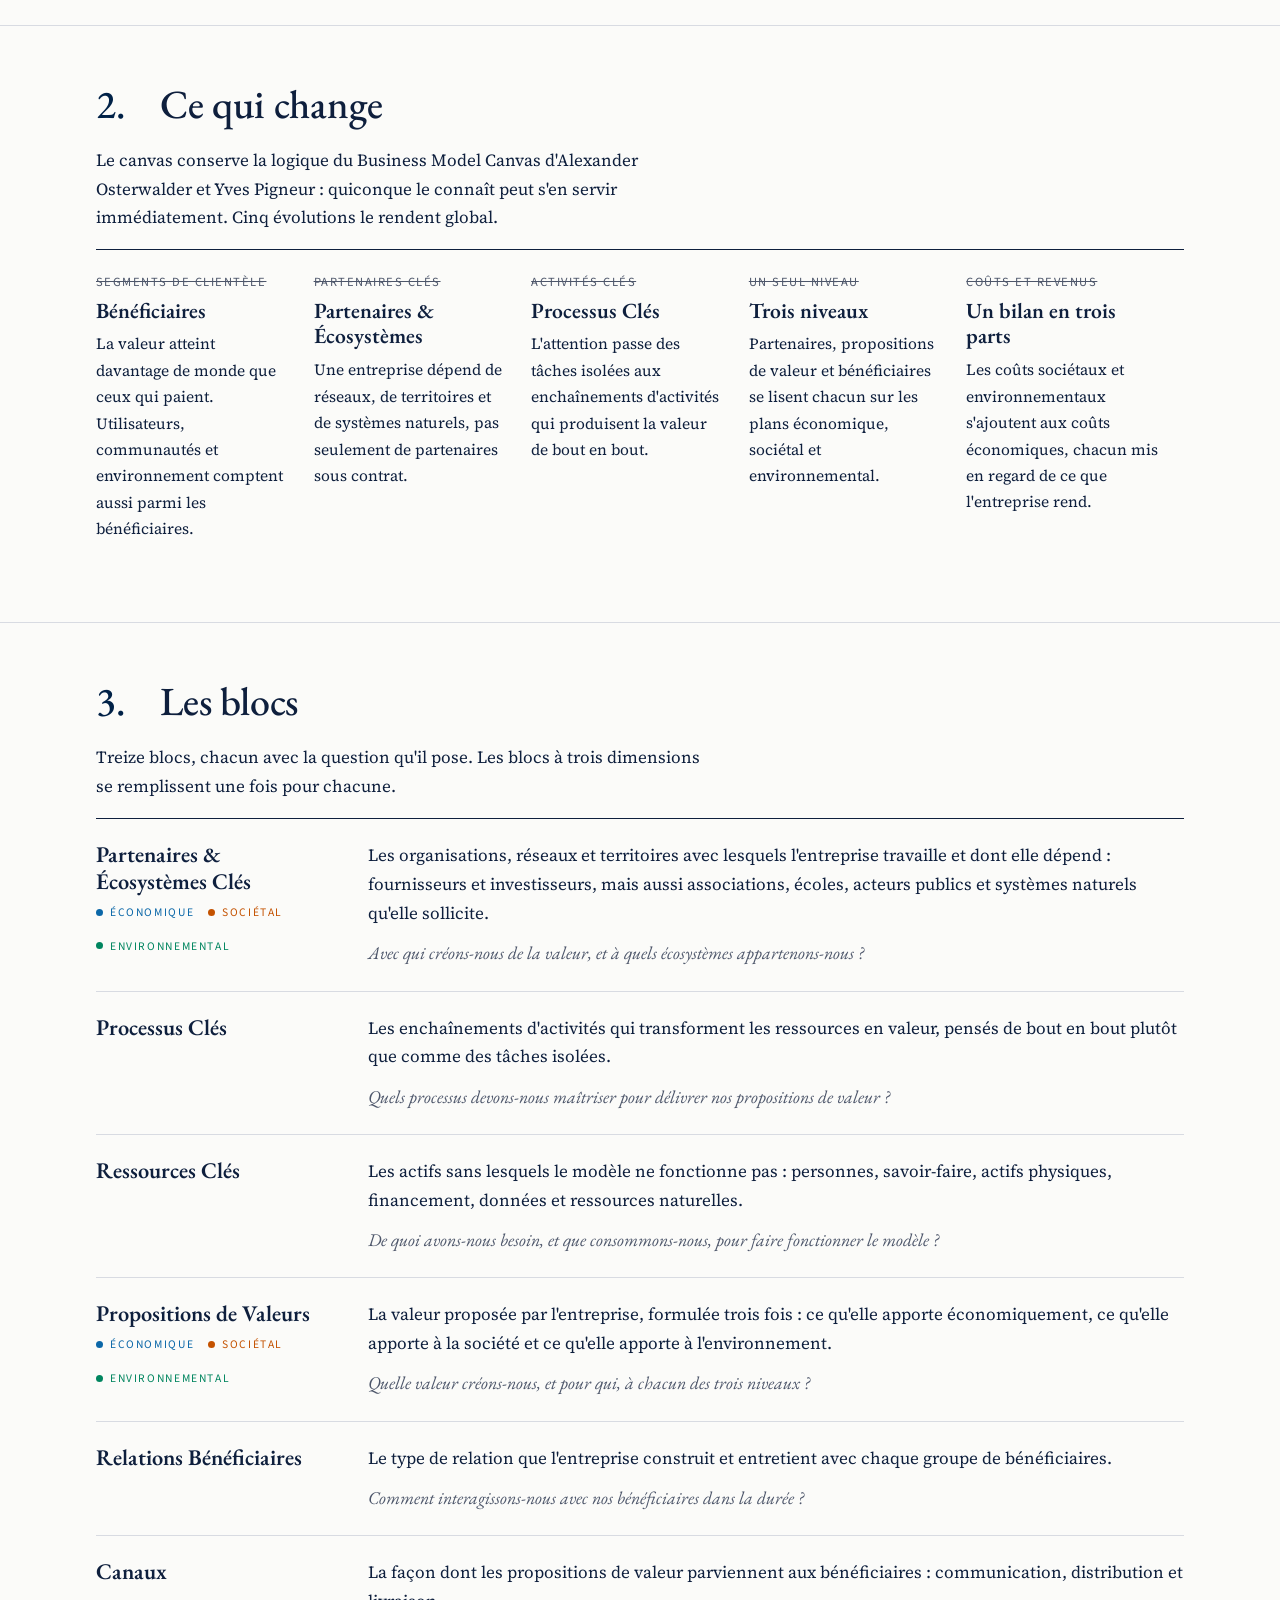
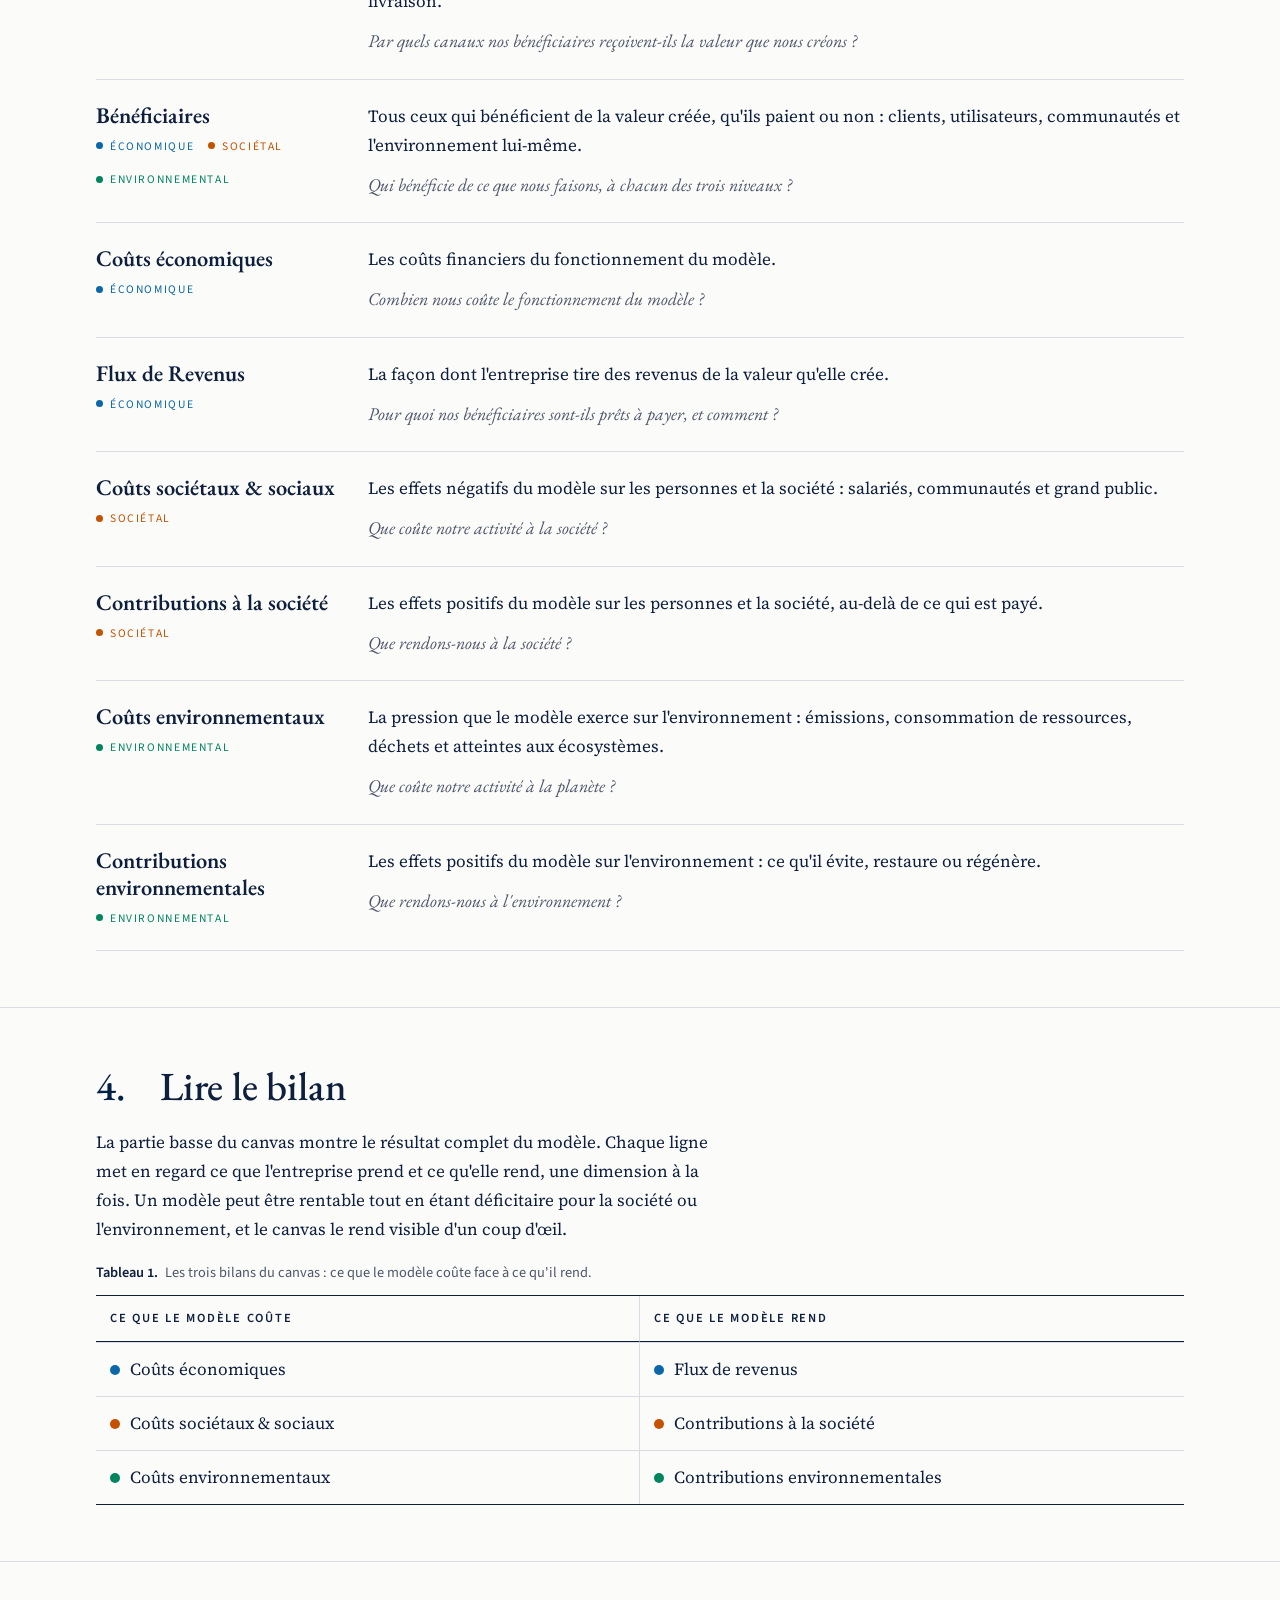
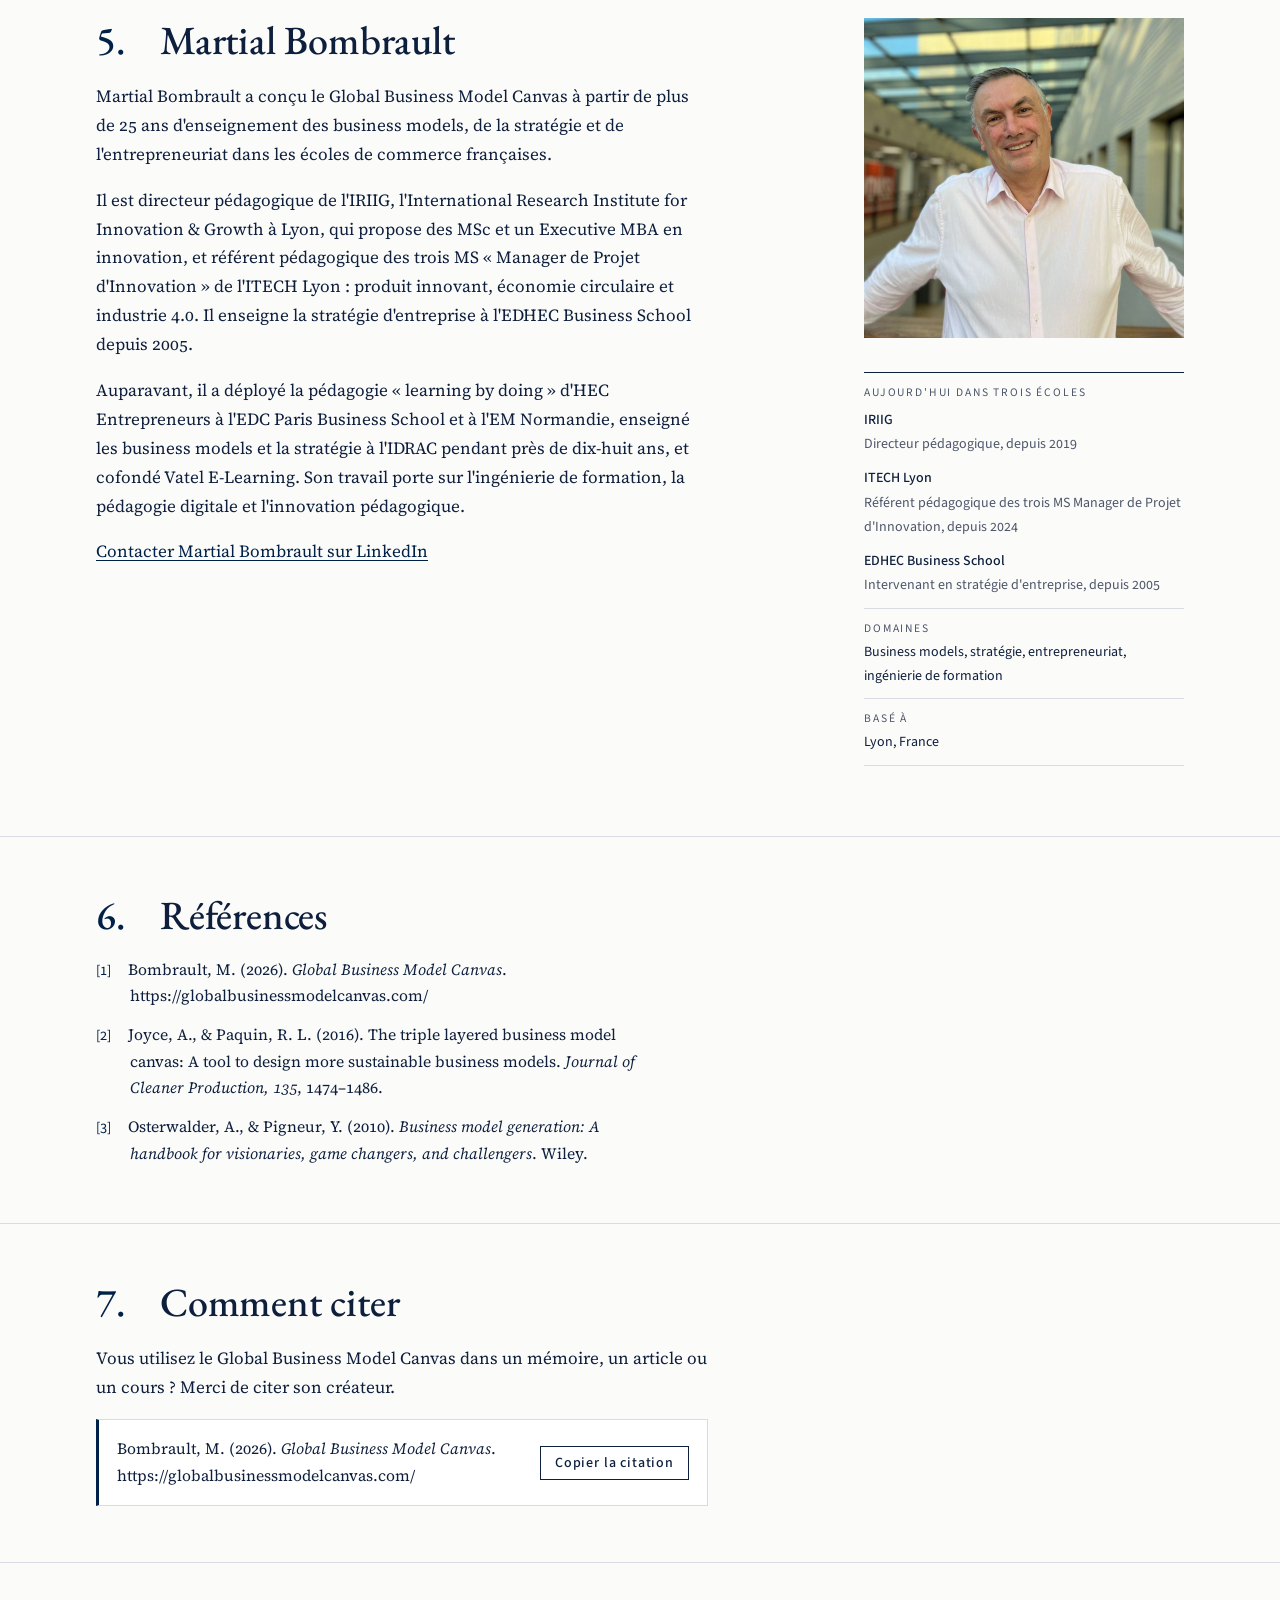
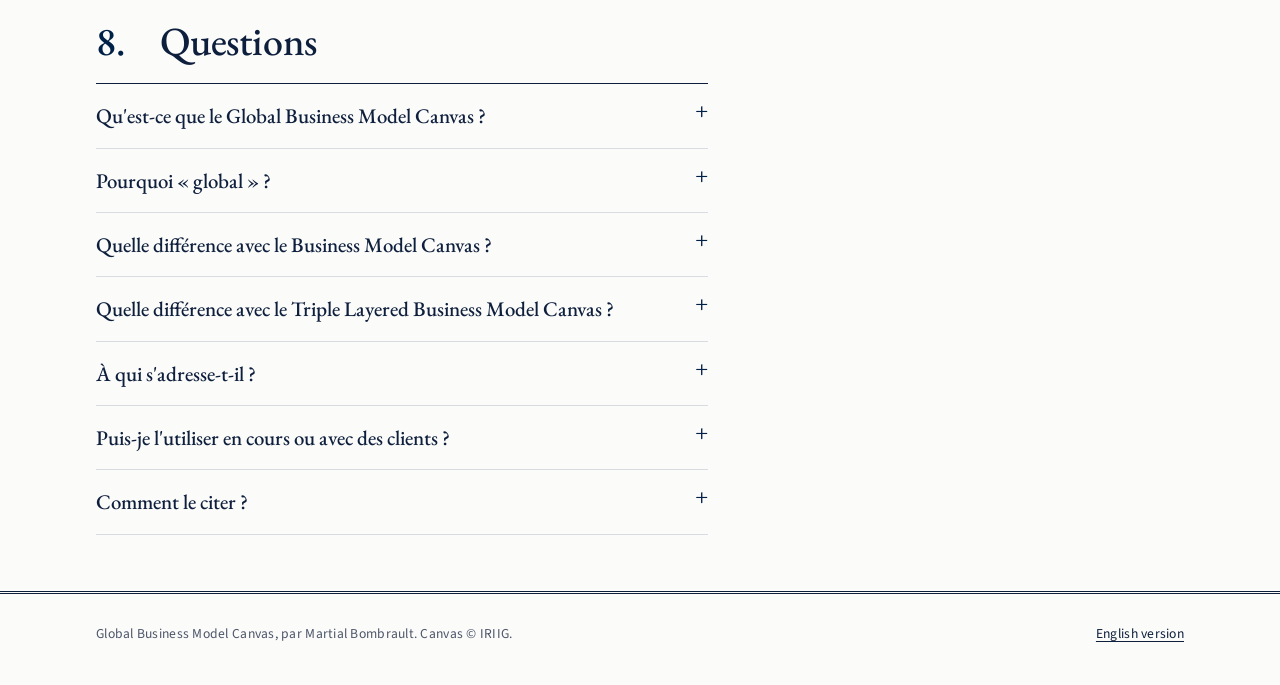
==== commit a85223e8: "Show IRIIG without city in the author panel Co-Authored-By: Claude Opus 5.5 <noreply@anthropic.com> " ====
--- a/fr/index.html
+++ b/fr/index.html
@@ -508,7 +508,7 @@
         <dl class="facts">
         <div><dt>Aujourd'hui dans trois écoles</dt>
           <dd><ul class="schools">
-            <li><strong>IRIIG, Lyon</strong><span>Directeur pédagogique, depuis 2019</span></li>
+            <li><strong>IRIIG</strong><span>Directeur pédagogique, depuis 2019</span></li>
             <li><strong>ITECH Lyon</strong><span>Référent pédagogique des trois MS Manager de Projet d'Innovation, depuis 2024</span></li>
             <li><strong>EDHEC Business School</strong><span>Intervenant en stratégie d'entreprise, depuis 2005</span></li>
           </ul></dd></div>
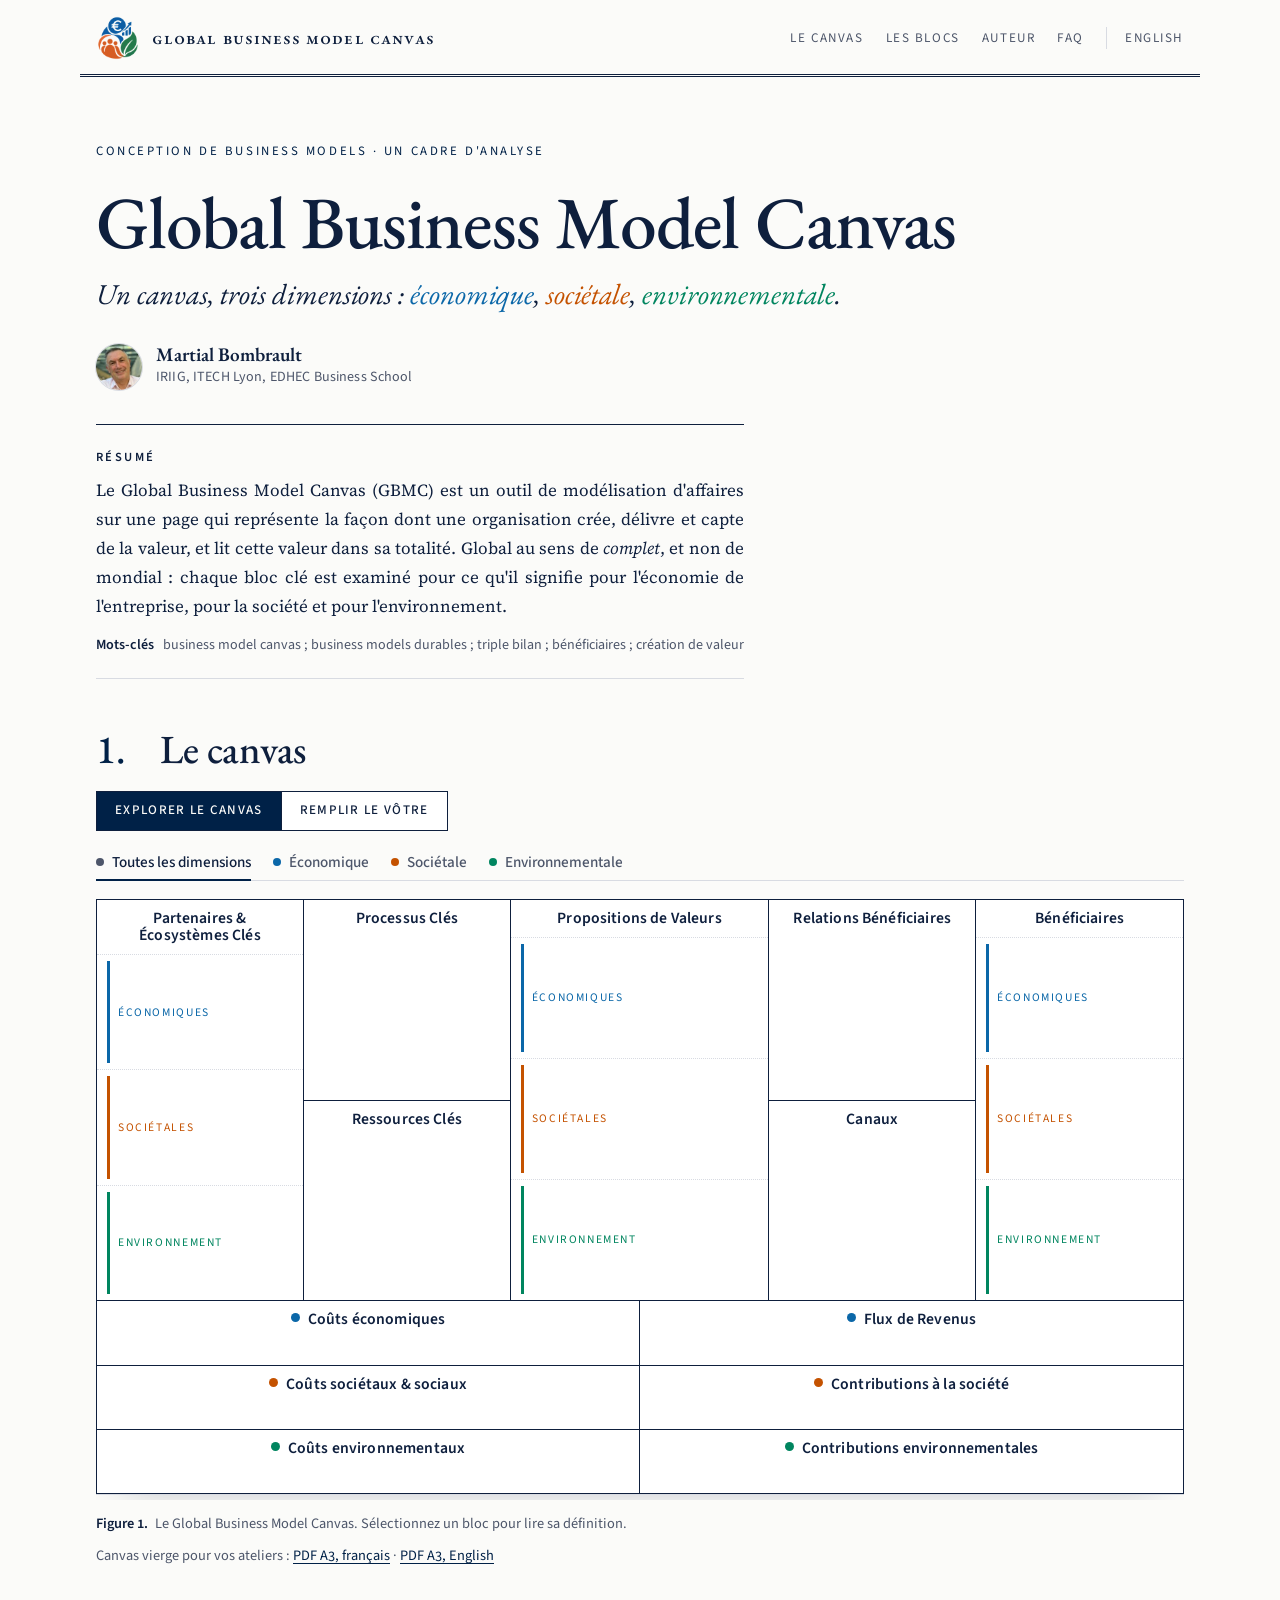
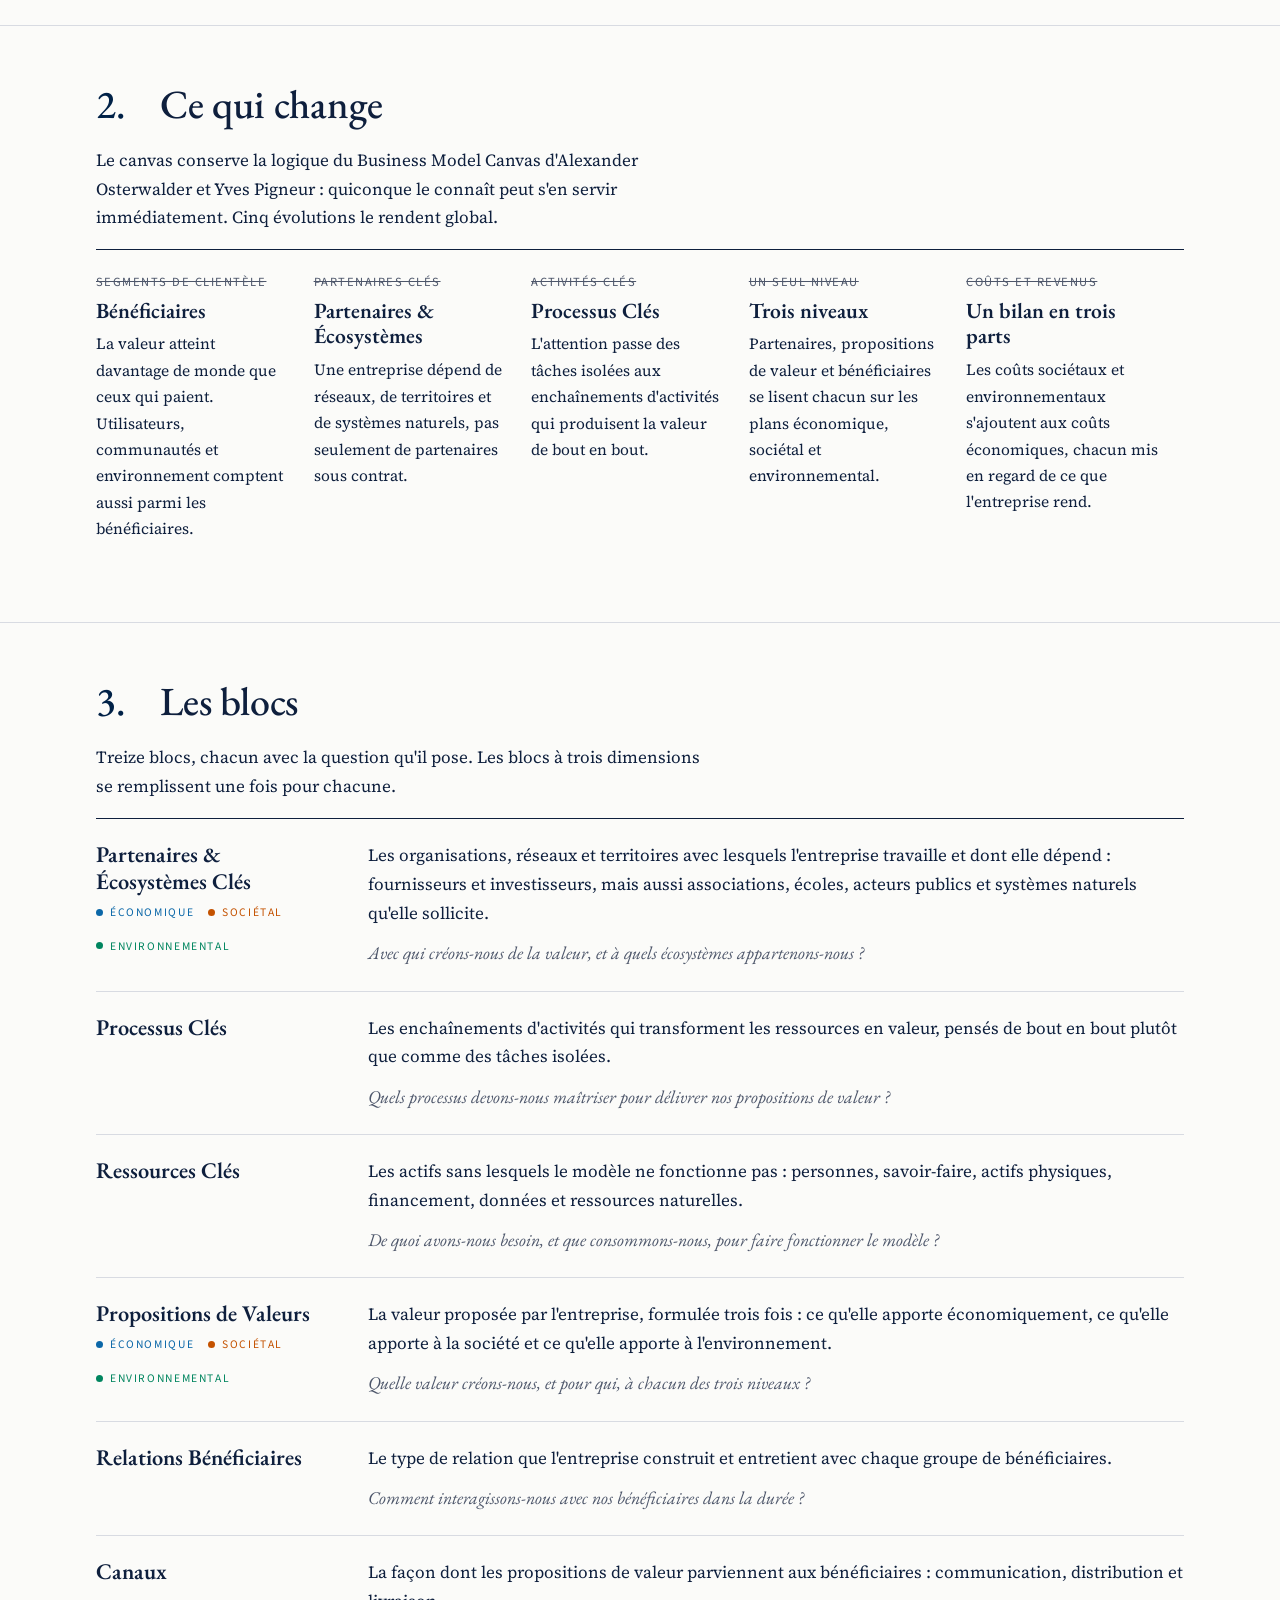
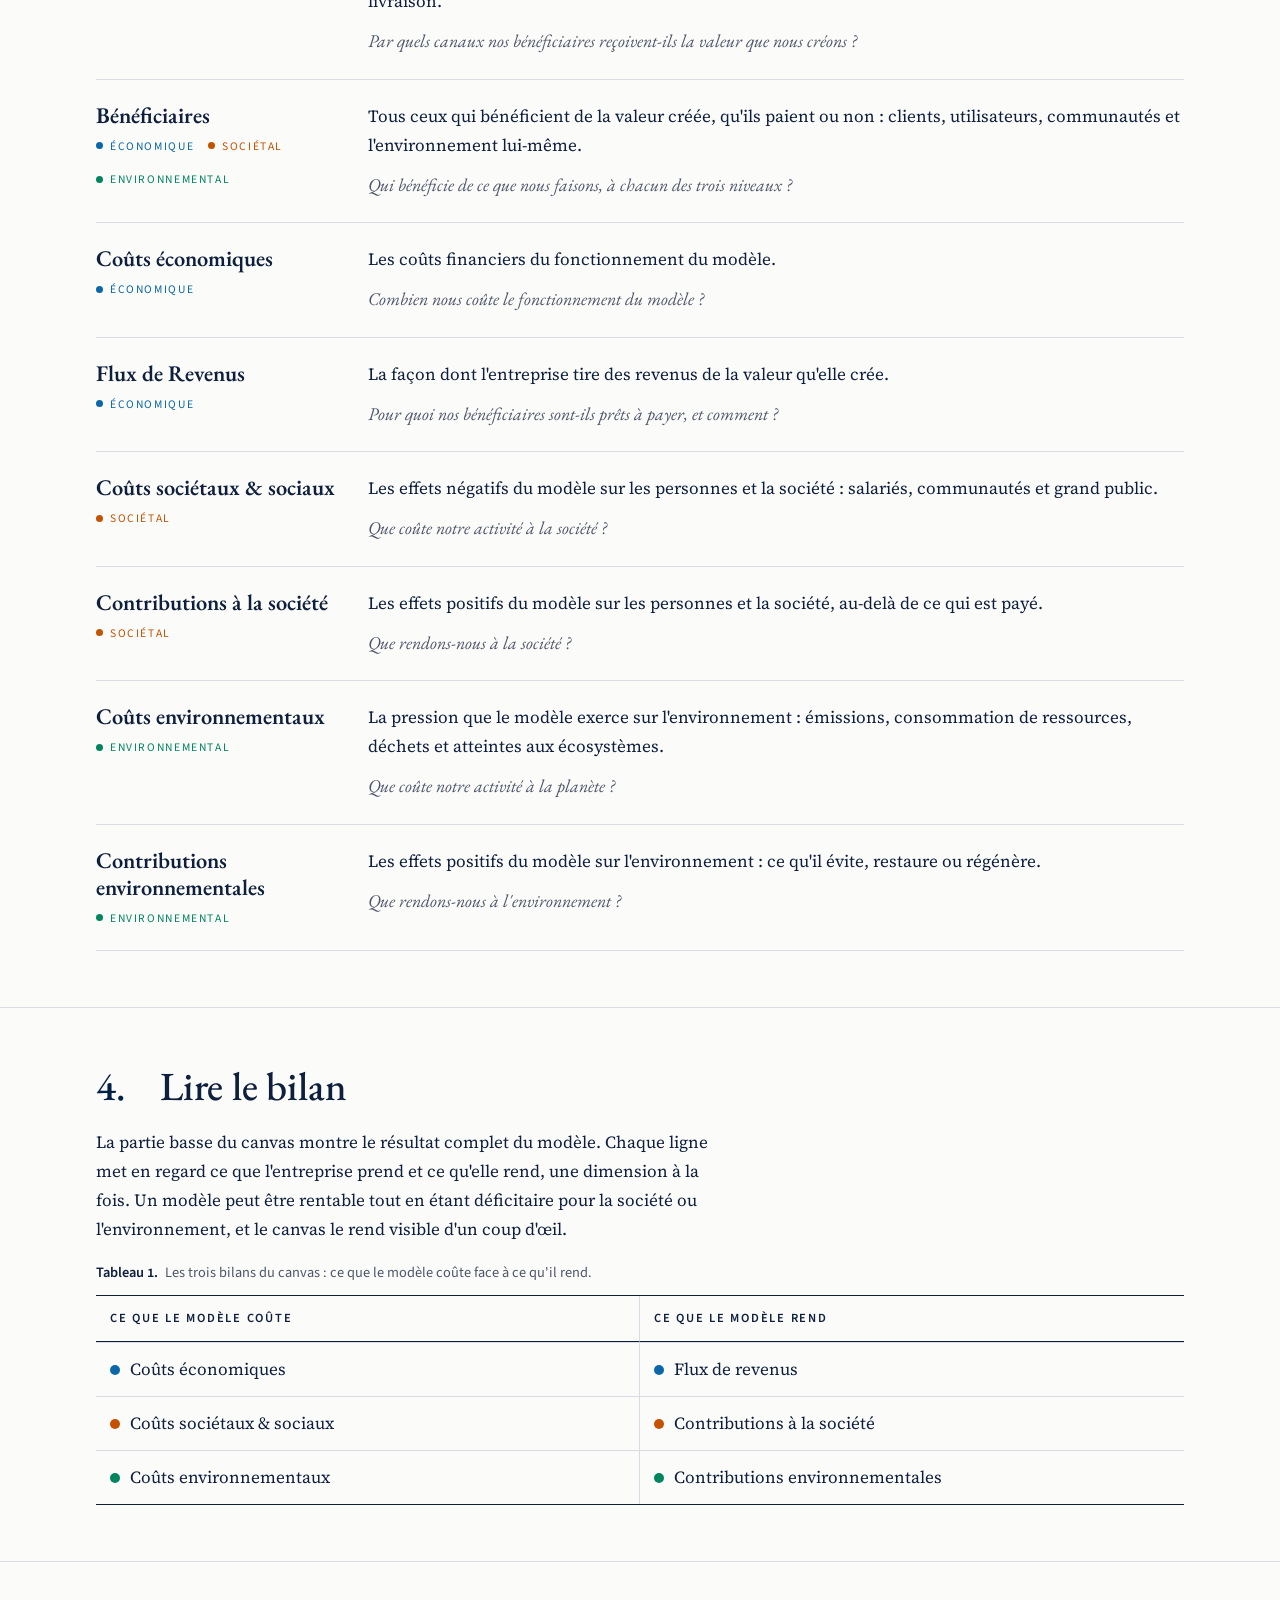
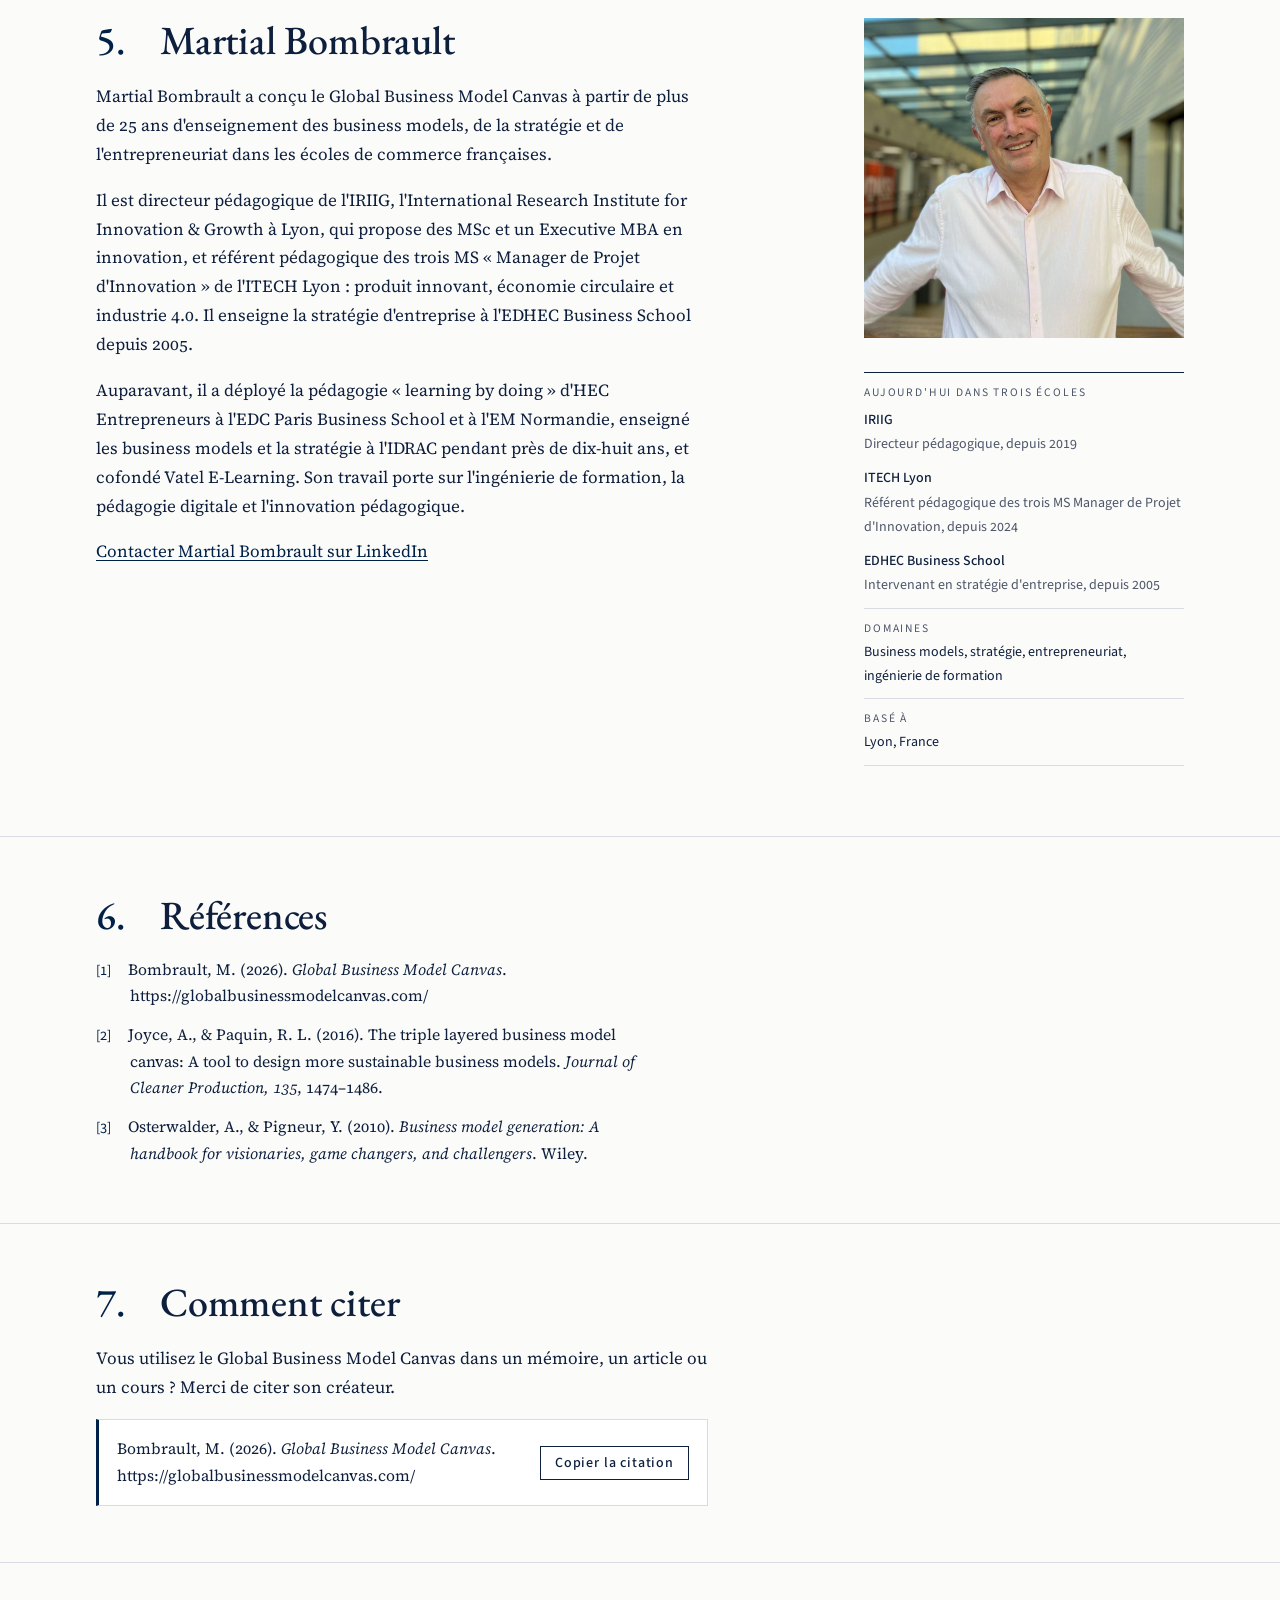
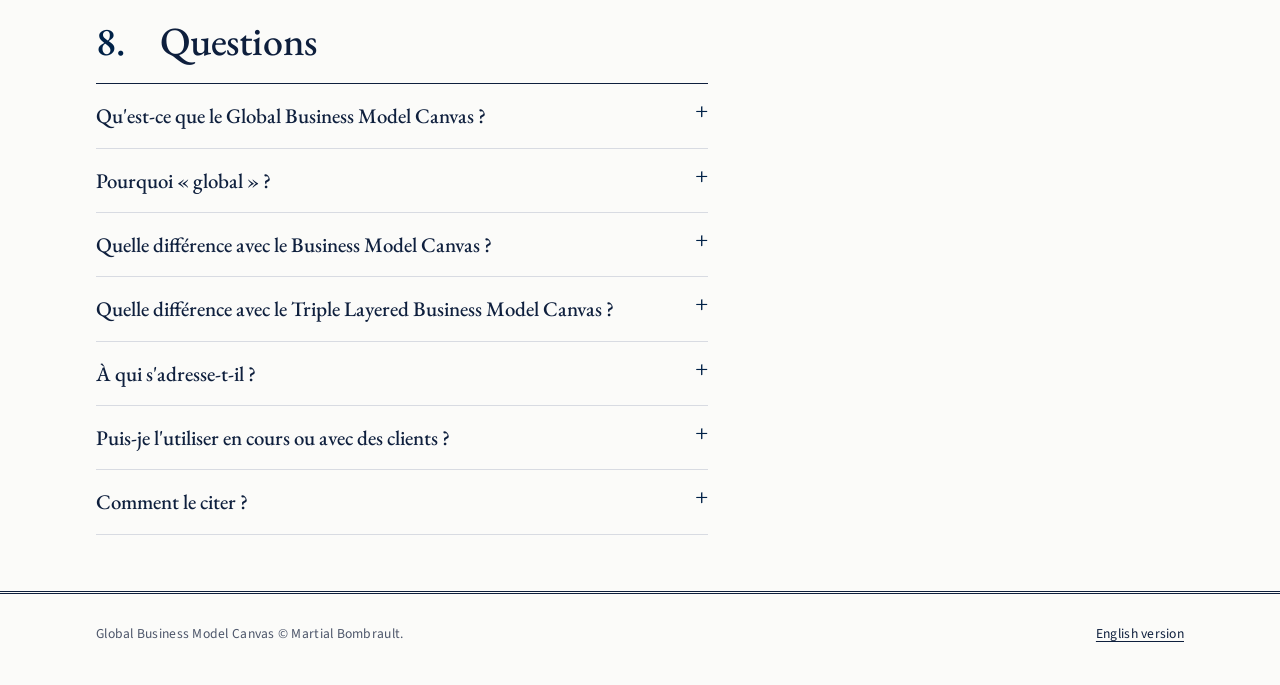
==== commit 84981c8d: "Credit the canvas copyright to Martial Bombrault Co-Authored-By: Claude Opus 5.5 <noreply@anthropic." ====
--- a/fr/index.html
+++ b/fr/index.html
@@ -155,8 +155,7 @@
         "@id": "https://globalbusinessmodelcanvas.com/#martial-bombrault"
       },
       "copyrightHolder": {
-        "@type": "EducationalOrganization",
-        "name": "IRIIG"
+        "@id": "https://globalbusinessmodelcanvas.com/#martial-bombrault"
       },
       "inLanguage": [
         "en",
@@ -346,7 +345,7 @@
         </div>
         <div class="print-head"><span class="print-title">Global Business Model Canvas</span><span class="print-project">Entreprise ou projet : <span class="print-name"></span></span></div>
         <div id="fill-canvas" class="canvas-scroll"></div>
-        <div class="print-foot">globalbusinessmodelcanvas.com · Global Business Model Canvas de Martial Bombrault · © IRIIG</div>
+        <div class="print-foot">globalbusinessmodelcanvas.com · Global Business Model Canvas de Martial Bombrault · © Martial Bombrault</div>
         <p class="canvas-note">Vos notes restent dans ce navigateur et ne sont envoyées nulle part. <span id="fill-status" role="status"></span></p>
       </div>
       <p class="downloads">Canvas vierge pour vos ateliers : <a href="/downloads/global-business-model-canvas-fr.pdf" download>PDF A3, français</a> · <a href="/downloads/global-business-model-canvas-en.pdf" download hreflang="en">PDF A3, English</a></p>
@@ -564,7 +563,7 @@
       </details>
       <details>
         <summary>Puis-je l'utiliser en cours ou avec des clients ?</summary>
-        <p>Le canvas est © IRIIG. Pour l'utiliser en enseignement, en formation ou en conseil, contactez Martial Bombrault sur LinkedIn.</p>
+        <p>Le canvas est © Martial Bombrault. Pour l'utiliser en enseignement, en formation ou en conseil, contactez-le sur LinkedIn.</p>
       </details>
       <details>
         <summary>Comment le citer ?</summary>
@@ -576,7 +575,7 @@
 
 <footer>
   <div class="wrap">
-    <span>Global Business Model Canvas, par Martial Bombrault. Canvas © IRIIG.</span>
+    <span>Global Business Model Canvas © Martial Bombrault.</span>
     <span><a href="/" hreflang="en" lang="en">English version</a></span>
   </div>
 </footer>
